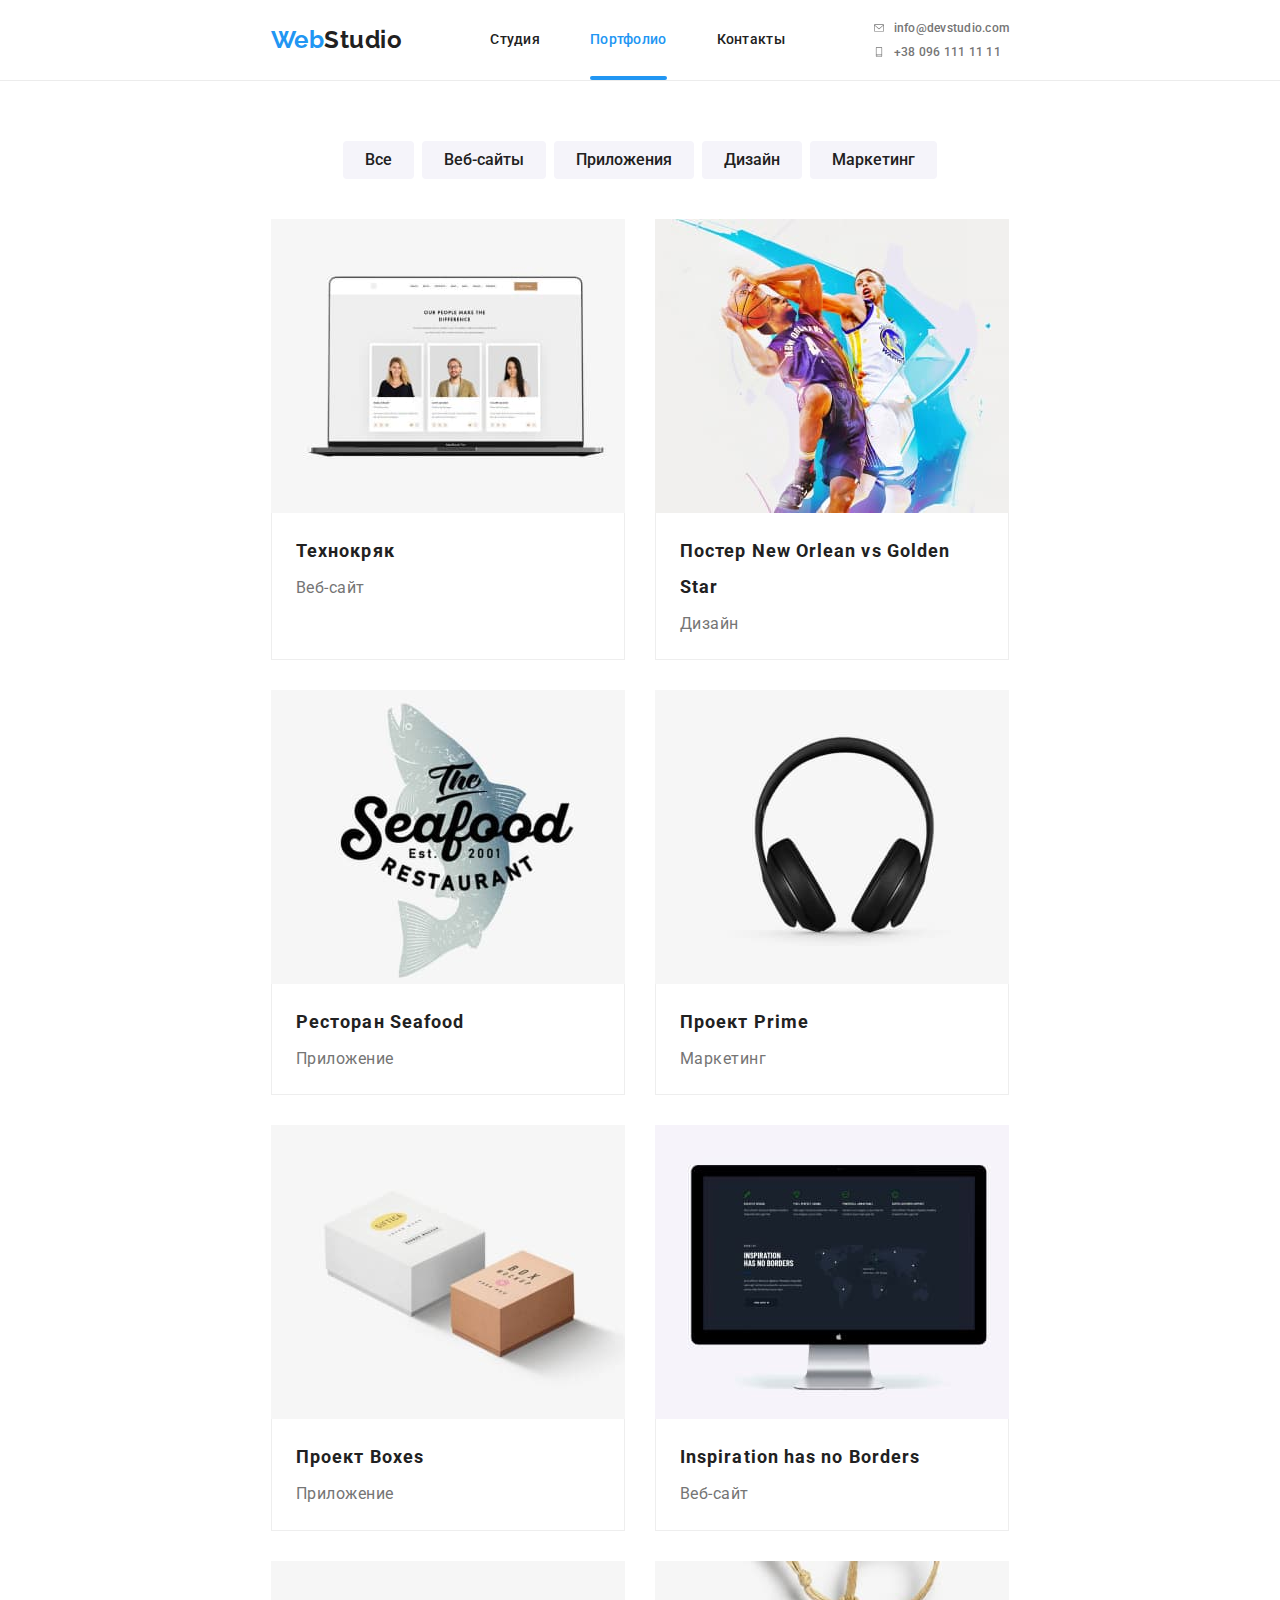
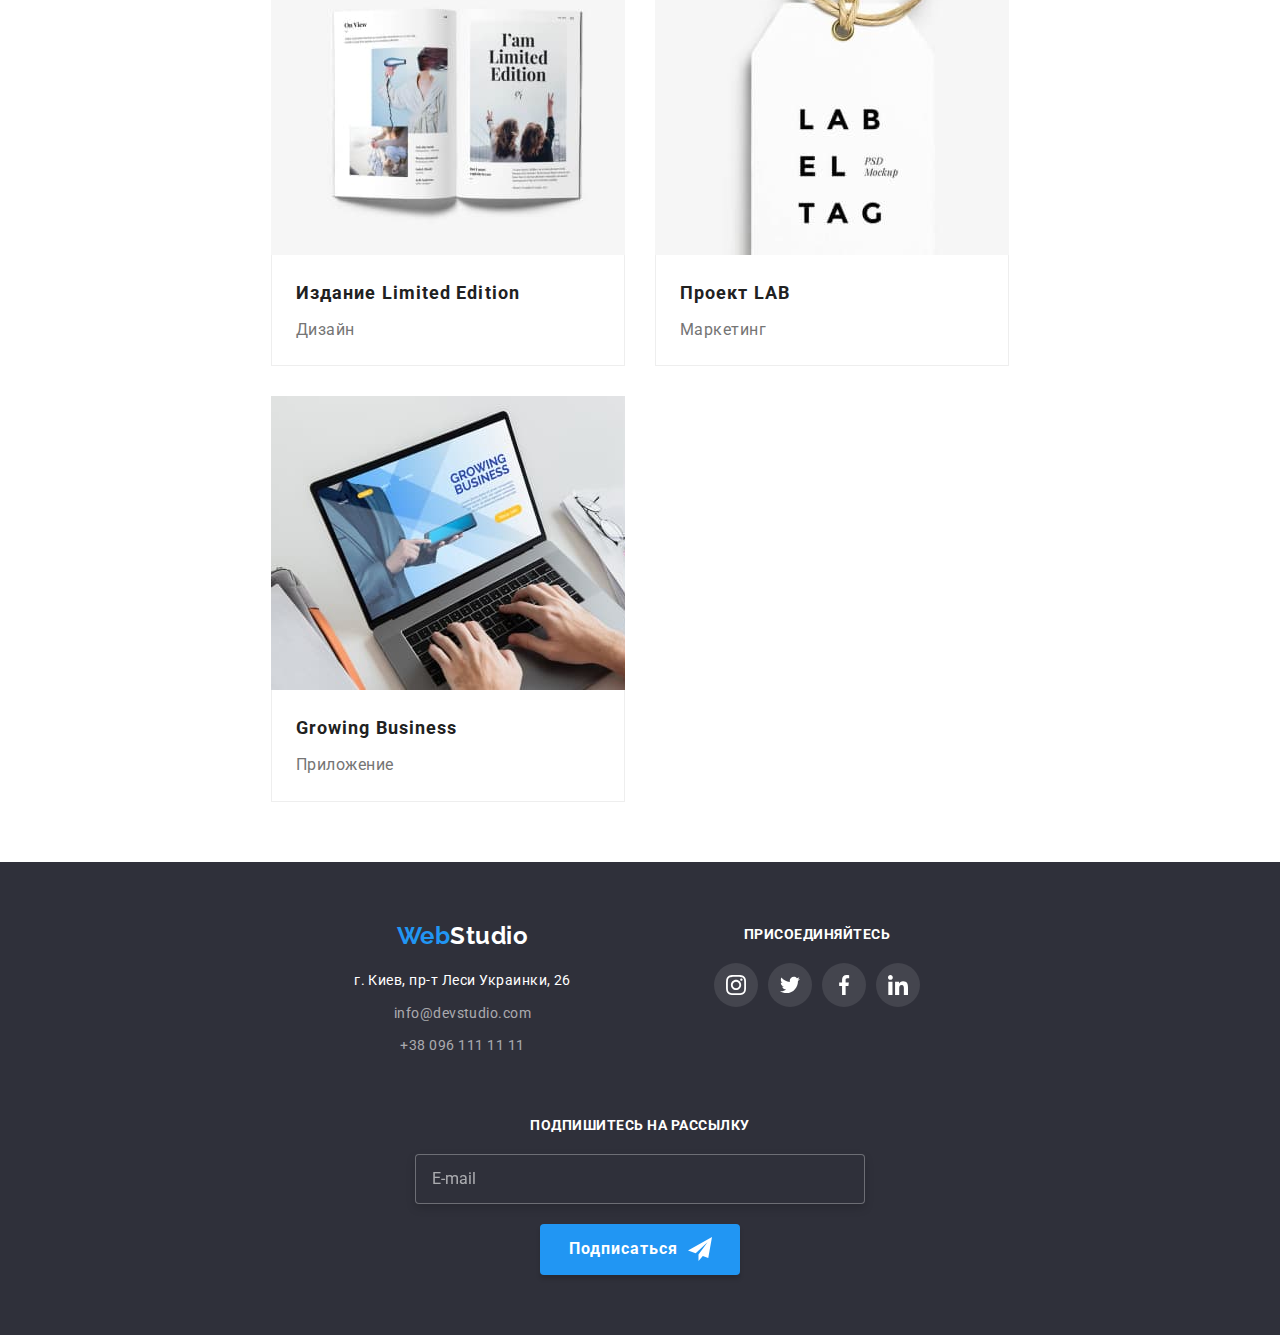
==== portfolio.html @ 77389b67 "сделан макет в формате tablet + кнопка мобильного меню" ====
<!DOCTYPE html>
<html lang="en">
<head>
    <meta charset="UTF-8">
    <meta http-equiv="X-UA-Compatible" content="IE=edge">
    <meta name="viewport" content="width=device-width, initial-scale=1.0">
    <title>Document</title>
    <link rel="preconnect" href="https://fonts.googleapis.com">
    <link rel="preconnect" href="https://fonts.gstatic.com" crossorigin>
    <link href="https://fonts.googleapis.com/css2?family=Raleway:wght@700&family=Roboto:wght@400;500;700;900&display=swap"
        rel="stylesheet">
    <link rel="stylesheet" href="https://cdnjs.cloudflare.com/ajax/libs/modern-normalize/1.1.0/modern-normalize.min.css">
    <link rel="stylesheet" href="./css/main.min.css">
</head>
<body>
    <!-- Шапка сайта -->
    <header class="page-header">
        <div class="container main-nav">
            <nav class="page-header__nav">
                <a href="#" class="logo">
                    Web<span class="logo__text">Studio</span>
                </a>
                <button class="page-header__menu-btn" type="button" data-modal-open></button>
                <ul class="site-nav list">
                    <li class="site-nav__item"><a href="./index.html" class="site-nav__link">Студия</a></li>
                    <li class="site-nav__item"><a href="#" class="site-nav__link site-nav__link--current">Портфолио</a></li>
                    <li class="site-nav__item"><a href="" class="site-nav__link">Контакты</a></li>
                </ul>

                <div class="mobile-menu is-hidden" data-modal>
                    <div class="mobile-menu__container">
                        <button type="button" class="menu-btn-close" data-modal-close></button>
                        <ul class="nav-menu">
                            <li class="nav-menu__item"><a href="./index.html" class="nav-menu__link">Студия</a></li>
                            <li class="nav-menu__item"><a href="#" class="nav-menu__link nav-menu__link--current">Портфолио</a></li>
                            <li class="nav-menu__item"><a href="" class="nav-menu__link">Контакты</a></li>
                        </ul>
                        <ul class="contacts-mobile">
                            <li class="contacts-mobile__item">
                                <a href="tel:+380961111111" class="contacts-mobile__tel-link">
                                    +38 096 111 11 11
                                </a>
                            </li>
                            <li class="contacts-mobile__item">
                                <a href="mailto:info@devstudio.com" class="contacts-mobile__mail-link">
                                    info@devstudio.com
                                </a>
                            </li>
                        </ul>
                        <ul class="links-menu">
                            <li class="links-menu__item"><a class="links-menu__link" href="">Instagram</a></li>
                            <li class="links-menu__item"><a class="links-menu__link" href="">Twitter</a></li>
                            <li class="links-menu__item"><a class="links-menu__link" href="">Facebook</a></li>
                            <li class="links-menu__item"><a class="links-menu__link" href="">LinkedIn</a></li>
                        </ul>
                    </div>
                </div>
            </nav>
            <ul class="contacts list">
                <li class="contacts__item">
                    <a href="mailto:info@devstudio.com" class="contacts__link">
                        <svg class="contacts__icon" width="16px" height="12px">
                            <use href="images/symbol-defs.svg#envelope"></use>
                        </svg>
                        info@devstudio.com
                    </a>
                </li>
                <li class="contacts__item">
                    <a href="tel:+380961111111" class="contacts__link">
                        <svg class="contacts__icon" width="10px" height="16px">
                            <use href="images/symbol-defs.svg#smartphone"></use>
                        </svg>
                        +38 096 111 11 11
                    </a>
                </li>
            </ul>
        </div>
    </header>

    <!-- Основной контент -->
    <main>
        <!-- Примеры работ -->
        <section class="works-section">
            <!-- Фильтр -->
            <div class="container-portfolio">
                <ul class="filter">
                    <li class="filter__item"><button type="button" class="filter__button">Все</button></li>
                    <li class="filter__item"><button type="button" class="filter__button">Веб-сайты</button></li>
                    <li class="filter__item"><button type="button" class="filter__button">Приложения</button></li>
                    <li class="filter__item"><button type="button" class="filter__button">Дизайн</button></li>
                    <li class="filter__item"><button type="button" class="filter__button">Маркетинг</button></li>
                </ul>
                <ul class="examples">
                    <li class="examples__item">
                        <a href="" class="examples__link">
                            <img class="photo" src="./images/imgp1.jpg" alt="Пример веб-сайта" width="370">
                            <div class="examples__container">
                                <p class="examples__description">Технокряк это современная площадка распространения коронавируса. Компании используют эту платформу для цифрового
                                шпионажа и атак на защищённые сервера конкурентов.
                                </p>
                            </div>
                            <div class="examples__info examples__info--height">
                                <h2 class="examples__titel">Технокряк</h2>
                                <p class="examples__text">Веб-сайт</p>
                            </div>
                        </a>
                    </li>
                    <li class="examples__item">
                        <a href="" class="examples__link">
                            <img class="photo" src="./images/imgp2.jpg" alt="Постер" width="370">
                            <div class="examples__container">
                                <p class="examples__description">Технокряк это современная площадка распространения коронавируса. Компании используют эту платформу для цифрового
                                    шпионажа и атак на защищённые сервера конкурентов.
                                </p>
                            </div>
                            <div class="examples__info">
                                <h2 class="examples__titel">Постер New Orlean vs Golden Star</h2>
                                <p class="examples__text">Дизайн</p>
                            </div>
                        </a>
                    </li>
                    <li class="examples__item">
                        <a href="" class="examples__link">
                            <img class="photo" src="./images/imgp3.jpg" alt="Логотип" width="370">
                            <div class="examples__container">
                                <p class="examples__description">Технокряк это современная площадка распространения коронавируса. Компании используют эту платформу для цифрового
                                    шпионажа и атак на защищённые сервера конкурентов.
                                </p class="examples__description">
                            </div>
                            <div class="examples__info">
                                <h2 class="examples__titel">Ресторан Seafood</h2>
                                <p class="examples__text">Приложение</p>
                            </div>
                        </a>
                    </li>
                    <li class="examples__item">
                        <a href="" class="examples__link">
                            <img class="photo" src="./images/imgp4.jpg" alt="Наушники" width="370">
                            <div class="examples__container">
                                <p class="examples__description">Технокряк это современная площадка распространения коронавируса. Компании используют эту платформу для цифрового
                                    шпионажа и атак на защищённые сервера конкурентов.
                                </p>
                            </div>
                            <div class="examples__info">
                                <h2 class="examples__titel">Проект Prime</h2>
                                <p class="examples__text">Маркетинг</p>
                            </div>
                        </a>
                    </li>
                    <li class="examples__item">
                        <a href="" class="examples__link">
                            <img class="photo" src="./images/imgp5.jpg" alt="Коробки" width="370">
                            <div class="examples__container">
                                <p class="examples__description">Технокряк это современная площадка распространения коронавируса. Компании используют эту платформу для цифрового
                                    шпионажа и атак на защищённые сервера конкурентов.
                                </p>
                            </div>
                            <div class="examples__info">
                                <h2 class="examples__titel">Проект Boxes</h2>
                                <p class="examples__text">Приложение</p>
                            </div>
                        </a>
                    </li>
                    <li class="examples__item">
                        <a href="" class="examples__link">
                            <img class="photo" src="./images/imgp6.jpg" alt="Пример веб-сайта" width="370">
                            <div class="examples__container">
                                <p class="examples__description">Технокряк это современная площадка распространения коронавируса. Компании используют эту платформу для цифрового
                                    шпионажа и атак на защищённые сервера конкурентов.
                                </p>
                            </div>
                            <div class="examples__info">
                                <h2 class="examples__titel">Inspiration has no Borders</h2>
                                <p class="examples__text">Веб-сайт</p>
                            </div>
                        </a>
                    </li>
                    <li class="examples__item">
                        <a href="" class="examples__link">
                            <img class="photo" src="./images/imgp7.jpg" alt="Книга" width="370">
                            <div class="examples__container">
                                <p class="examples__description">Технокряк это современная площадка распространения коронавируса. Компании используют эту платформу для цифрового
                                    шпионажа и атак на защищённые сервера конкурентов.
                                </p>
                            </div>
                            <div class="examples__info">
                                <h2 class="examples__titel">Издание Limited Edition</h2>
                                <p class="examples__text">Дизайн</p>
                            </div>
                        </a>
                    </li>
                    <li class="examples__item">
                        <a href="" class="examples__link">
                            <img class="photo" src="./images/imgp8.jpg" alt="Логотип" width="370">
                            <div class="examples__container">
                                <p class="examples__description">Технокряк это современная площадка распространения коронавируса. Компании используют эту платформу для цифрового
                                    шпионажа и атак на защищённые сервера конкурентов.
                                </p>
                            </div>
                            <div class="examples__info">
                                <h2 class="examples__titel">Проект LAB</h2>
                                <p class="examples__text">Маркетинг</p>
                            </div>
                        </a>
                    </li>
                    <li class="examples__item">
                        <a href="" class="examples__link">
                            <img class="photo" src="./images/imgp9.jpg" alt="Пример приложения" width="370">
                            <div class="examples__container">
                                <p class="examples__description">Технокряк это современная площадка распространения коронавируса. Компании используют эту платформу для цифрового
                                    шпионажа и атак на защищённые сервера конкурентов.
                                </p>
                            </div>
                            <div class="examples__info">
                                <h2 class="examples__titel">Growing Business</h2>
                                <p class="examples__text">Приложение</p>
                            </div>
                        </a>
                    </li>
                </ul>
            </div>
        </section>
            
    </main>

    <!-- Футер -->
    <footer class="footer">
        <div class="footer-container">
            <div class="contacts-container">
                <a href="#" class="logo logo--footer">
                    Web<span class="logo__text logo__text--white">Studio</span>
                </a>
                <address class="address">
                    <p class="address__text">г. Киев, пр-т Леси Украинки, 26</p>
                    <a href="mailto:info@devstudio.com" class="address__link">info@devstudio.com</a>
                    <a href="tel:+380961111111" class="address__link">+38 096 111 11 11</a>
                </address>
            </div>
            <div class="footer-social-container">
                <p class="join-text">присоединяйтесь</p>
                <ul class="social-networks social-networks--footer">
                    <li class="social-networks__item social-networks__item--dark">
                        <a href="" class="social-networks__link social-networks__link--white">
                            <svg width="20" height="20">
                                <use href="images/symbol-defs.svg#instagram"></use>
                            </svg>
                        </a>
                    </li>
                    <li class="social-networks__item social-networks__item--dark">
                        <a href="" class="social-networks__link social-networks__link--white">
                            <svg width="20px" height="20px">
                                <use href="images/symbol-defs.svg#twitter"></use>
                            </svg>
                        </a>
                    </li>
                    <li class="social-networks__item social-networks__item--dark">
                        <a href="" class="social-networks__link social-networks__link--white">
                            <svg width="20px" height="20px">
                                <use href="images/symbol-defs.svg#facebook"></use>
                            </svg>
                        </a>
                    </li>
                    <li class="social-networks__item social-networks__item--dark">
                        <a href="" class="social-networks__link social-networks__link--white">
                            <svg width="20px" height="20px">
                                <use href="images/symbol-defs.svg#linkedin"></use>
                            </svg>
                        </a>
                    </li>
                </ul>
            </div>
            <div class="join-container">
                <p class="join-text">подпишитесь на рассылку</p>
                <form class="footer-form" name="mailing-list" autocomplete="off">
                    <input class="footer-form__input" type="email" name="email" placeholder="E-mail">
                </form>
                <button class="mailing-btn" type="submit">Подписаться</button>
            </div>
        </div>
    </footer>
    <script src="./js/modal.js"></script>
</body>
</html>
---- css/main.min.css ----
.site-nav,.contacts,.nav-menu,.contacts-mobile,.links-menu,.advantage__list,.services__list,.team-list,.filter,.examples{padding:0;margin:0;list-style:none}.visually-hidden{position:absolute;width:1px;height:1px;margin:-1px;border:0;padding:0;white-space:nowrap;-webkit-clip-path:inset(100%);clip-path:inset(100%);clip:rect(0 0 0 0);overflow:hidden}body{color:#212121;font-family:Roboto,sans-serif;letter-spacing:0.03em}.container{margin:0 auto;padding-left:15px;padding-right:15px}@media screen and (min-width: 480px){.container{width:480px}}@media screen and (min-width: 768px){.container{width:768px}}.section-titel{margin-top:0;font-weight:700;text-align:center}@media screen and (max-width: 767px){.section-titel{margin-bottom:30px;font-size:28px;line-height:1.18}}@media screen and (min-width: 768px){.section-titel{margin-bottom:30px}}.page-header{border-bottom:1px solid #ececec}.page-header__menu-btn{display:-webkit-inline-box;display:-ms-inline-flexbox;display:inline-flex;margin:10px 0;padding:0;border:transparent;background-color:transparent}@media screen and (min-width: 767px){.page-header__menu-btn{display:none}}.main-nav{display:-webkit-box;display:-ms-flexbox;display:flex;-webkit-box-pack:justify;-ms-flex-pack:justify;justify-content:space-between}.page-header__nav{display:-webkit-box;display:-ms-flexbox;display:flex;width:100%}@media screen and (max-width: 767px){.page-header__nav{-webkit-box-pack:justify;-ms-flex-pack:justify;justify-content:space-between}}.logo{display:block;color:#2196f3;font-family:Raleway,sans-serif;font-weight:700;font-size:24px;line-height:1.16;text-decoration:none}@media screen and (max-width: 767px){.logo{padding-top:16px;padding-bottom:16px}}@media screen and (min-width: 768px){.logo{padding-top:26px;padding-bottom:26px}}.logo__text{color:#212121}.main-nav{display:-webkit-box;display:-ms-flexbox;display:flex;-webkit-box-align:center;-ms-flex-align:center;align-items:center}.page-header__nav{display:-webkit-box;display:-ms-flexbox;display:flex}.site-nav{display:none}@media screen and (min-width: 768px){.site-nav{display:-webkit-box;display:-ms-flexbox;display:flex;margin-left:88px}.site-nav__item:not(:last-child){margin-right:50px}}.site-nav__link{display:block;padding-top:32px;padding-bottom:32px;-webkit-transition:color 250ms cubic-bezier(0.4, 0, 0.2, 1);transition:color 250ms cubic-bezier(0.4, 0, 0.2, 1);color:#212121;font-weight:500;font-size:14px;line-height:1.14;letter-spacing:0.02em;text-decoration:none}.site-nav__link:hover,.site-nav__link:focus{color:#2196f3}.site-nav__link--current{position:relative;color:#2196f3}.site-nav__link--current::after{content:'';position:absolute;left:0;bottom:0;display:block;width:100%;height:4px;background-color:#2196f3;border-radius:2px}.contacts{display:none;margin-left:auto}@media screen and (min-width: 768px){.contacts{display:block;padding-top:21px;padding-bottom:21px}}@media screen and (min-width: 768px){.contacts__item:not(:last-child){margin-bottom:10px}}.contacts__link{display:-webkit-box;display:-ms-flexbox;display:flex;-webkit-box-align:center;-ms-flex-align:center;align-items:center;-webkit-transition:color 250ms cubic-bezier(0.4, 0, 0.2, 1);transition:color 250ms cubic-bezier(0.4, 0, 0.2, 1);font-weight:500;letter-spacing:0.02em;text-decoration:none;color:#757575;fill:#757575}.contacts__link:hover,.contacts__link:focus{color:#2196f3;fill:#2196f3}@media screen and (min-width: 768px){.contacts__link{font-size:12px;line-height:1.17}}.contacts__icon{-webkit-transition:fill 250ms cubic-bezier(0.4, 0, 0.2, 1);transition:fill 250ms cubic-bezier(0.4, 0, 0.2, 1)}@media screen and (min-width: 768px){.contacts__icon{width:14px;height:10px;margin-right:8px}}.mobile-menu{position:fixed;top:0;left:0;-webkit-transition:opacity 250ms cubic-bezier(0.4, 0, 0.2, 1);transition:opacity 250ms cubic-bezier(0.4, 0, 0.2, 1);width:100%;height:100%;overflow-y:scroll;background-color:#ffffff;-webkit-box-shadow:0px 4px 8px rgba(0,0,0,0.04),0px 2px 4px rgba(0,0,0,0.08),0px 1px 3px rgba(0,0,0,0.16);box-shadow:0px 4px 8px rgba(0,0,0,0.04),0px 2px 4px rgba(0,0,0,0.08),0px 1px 3px rgba(0,0,0,0.16);z-index:2}.mobile-menu.is-hidden{opacity:0;pointer-events:none;-webkit-transition:opacity 250ms cubic-bezier(0.4, 0, 0.2, 1);transition:opacity 250ms cubic-bezier(0.4, 0, 0.2, 1)}.menu-btn-close{position:absolute;top:10px;right:15px;margin:0;padding:0;border:none;background-color:transparent}.mobile-menu__container{padding:48px 40px}.nav-menu{display:block}.nav-menu__item{margin-bottom:32px}.nav-menu__item:last-child{margin-bottom:0}.nav-menu__link{font-weight:500;font-size:40px;line-height:1.17;letter-spacing:0.02em;text-decoration:none;color:#212121}.nav-menu__link--current{color:#2196f3}.contacts-mobile{display:block;margin-top:306px}.contacts-mobile__item{margin-bottom:32px}.contacts-mobile__item:last-child{margin-bottom:0}.contacts-mobile__tel-link{font-weight:500;font-size:34px;line-height:1.18;letter-spacing:0.02em;text-decoration:none;color:#2196f3}.contacts-mobile__mail-link{font-weight:500;font-size:24px;line-height:1.17;letter-spacing:0.02em;text-decoration:none;color:#757575}.links-menu{display:-webkit-box;display:-ms-flexbox;display:flex;margin-top:64px}.links-menu__item{margin-right:10px;padding-right:10px;border-right:1px solid rgba(33,33,33,0.2)}.links-menu__item:last-child{margin-right:0;padding-right:0;border-right:transparent}.links-menu__link{font-weight:500;font-size:18px;line-height:1.2;letter-spacing:0.02em;text-decoration:none;color:#2196f3}.hero{text-align:center;margin-left:auto;margin-right:auto;background-color:#c4c4c4;background-image:-webkit-gradient(linear, left top, right top, from(rgba(47,48,58,0.4)), to(rgba(47,48,58,0.4))),url(../images/bgh.jpg);background-image:linear-gradient(to right, rgba(47,48,58,0.4), rgba(47,48,58,0.4)),url(../images/bgh.jpg);background-repeat:no-repeat;background-position:center;background-size:cover}@media screen and (max-width: 767px){.hero{padding-top:118px;padding-bottom:118px;height:400px;max-width:767px}}.hero__titel{margin:0 auto 30px auto;color:#fff;font-weight:900;text-align:center;letter-spacing:0.06em;text-transform:uppercase}@media screen and (max-width: 767px){.hero__titel{max-width:360px;font-size:26px;line-height:1.61}}.hero__button{display:inline-block;border:transparent;padding:10px 32px;-webkit-transition:background-color 250ms cubic-bezier(0.4, 0, 0.2, 1);transition:background-color 250ms cubic-bezier(0.4, 0, 0.2, 1);border-radius:4px;background-color:#2196f3;color:#fff;font-weight:700;font-size:16px;line-height:1.9;letter-spacing:0.06em}.hero__button:hover,.hero__button:focus{background-color:#188ce8}@media screen and (max-width: 767px){.advantage{padding-top:60px;padding-bottom:60px}}@media screen and (min-width: 768px){.advantage{padding-top:60px;padding-bottom:60px}}@media screen and (max-width: 767px){.advantage__list{display:block}}@media screen and (min-width: 768px){.advantage__list{display:-webkit-box;display:-ms-flexbox;display:flex;-ms-flex-wrap:wrap;flex-wrap:wrap}}@media screen and (min-width: 768px){.advantage__item{width:354px;margin-right:30px;margin-bottom:30px}.advantage__item:nth-child(2n){margin-right:0}.advantage__item:nth-last-child(-n+2){margin-bottom:0}}.advantage__icon{display:-webkit-box;display:-ms-flexbox;display:flex;-webkit-box-pack:center;-ms-flex-pack:center;justify-content:center;-webkit-box-align:center;-ms-flex-align:center;align-items:center;height:120px;margin-bottom:30px;background-color:#f5f4fa}.advantage__titel{margin-top:0;margin-bottom:10px;font-weight:700;font-size:14px;line-height:1.14;text-transform:uppercase}@media screen and (max-width: 767px){.advantage__titel{text-align:center}}.advantage__text{margin-top:0;margin-bottom:0;color:#757575;font-size:14px;line-height:1.7}.backdrop{position:fixed;top:0;left:0;-webkit-transition:opacity 250ms cubic-bezier(0.4, 0, 0.2, 1);transition:opacity 250ms cubic-bezier(0.4, 0, 0.2, 1);width:100%;height:100%;background-color:rgba(0,0,0,0.2);z-index:1}.backdrop.is-hidden{opacity:0;pointer-events:none;-webkit-transition:opacity 250ms cubic-bezier(0.4, 0, 0.2, 1);transition:opacity 250ms cubic-bezier(0.4, 0, 0.2, 1)}.backdrop__modal{position:absolute;top:50%;left:50%;-webkit-transform:translate(-50%, -50%);transform:translate(-50%, -50%);padding:40px 0;background:#fff;-webkit-box-shadow:0px 1px 3px rgba(0,0,0,0.12),0px 1px 1px rgba(0,0,0,0.14),0px 2px 1px rgba(0,0,0,0.2);box-shadow:0px 1px 3px rgba(0,0,0,0.12),0px 1px 1px rgba(0,0,0,0.14),0px 2px 1px rgba(0,0,0,0.2);border-radius:4px}@media screen and (max-width: 767px){.backdrop__modal{width:450px;height:609px}}@media screen and (min-width: 768px){.backdrop__modal{width:450px;height:609px}}.backdrop__titel{display:block;margin:0 auto;font-weight:700;font-size:20px;text-align:center;color:#212121}@media screen and (max-width: 767px){.backdrop__titel{width:370px;line-height:1.5}}@media screen and (min-width: 768px){.backdrop__titel{width:370px;line-height:1.5}}.close-btn{display:-webkit-box;display:-ms-flexbox;display:flex;-webkit-box-pack:center;-ms-flex-pack:center;justify-content:center;-webkit-box-align:center;-ms-flex-align:center;align-items:center;width:30px;height:30px;cursor:pointer;position:absolute;top:8px;right:8px;-webkit-transition:fill 250ms cubic-bezier(0.4, 0, 0.2, 1);transition:fill 250ms cubic-bezier(0.4, 0, 0.2, 1);padding:0;background-color:#fff;border:2px solid rgba(0,0,0,0.1);border-radius:50%}.close-btn:hover,.close-btn:focus{fill:#2196f3}.backdrop-form{display:-webkit-box;display:-ms-flexbox;display:flex;-webkit-box-orient:vertical;-webkit-box-direction:normal;-ms-flex-direction:column;flex-direction:column;margin:0 auto}@media screen and (max-width: 767px){.backdrop-form{width:370px}}@media screen and (min-width: 768px){.backdrop-form{width:370px}}.backdrop-form__field{display:-webkit-box;display:-ms-flexbox;display:flex;-webkit-box-orient:vertical;-webkit-box-direction:normal;-ms-flex-direction:column;flex-direction:column;margin-top:10px;position:relative}.backdrop-form__field:first-child{margin-top:12px}.backdrop-form__label{display:block;margin:0 0 4px 0;padding:0;font-size:12px;line-height:14px;letter-spacing:0.01em;color:#757575}.backdrop-form__input{width:100%;margin:0;padding:10px 10px 10px 42px;-webkit-transition:border-color 250ms cubic-bezier(0.4, 0, 0.2, 1);transition:border-color 250ms cubic-bezier(0.4, 0, 0.2, 1);color:#000000;border:1px solid rgba(33,33,33,0.2);border-radius:4px}.backdrop-form__input:focus{outline:none;border:1px solid #2196f3;cursor:pointer;fill:#2196f3}.backdrop-form__icon{position:absolute;left:12px;bottom:11px;-webkit-transition:fill 250ms cubic-bezier(0.4, 0, 0.2, 1);transition:fill 250ms cubic-bezier(0.4, 0, 0.2, 1);fill:#212121}.backdrop-form__input:focus+.backdrop-form__icon{fill:#2196f3}.backdrop-form__textarea{display:block;width:100%;height:120px;padding:12px 16px;margin:0;resize:none;cursor:pointer;-webkit-transition:border-color 250ms cubic-bezier(0.4, 0, 0.2, 1);transition:border-color 250ms cubic-bezier(0.4, 0, 0.2, 1);border:1px solid rgba(33,33,33,0.2);border-radius:4px;color:rgba(117,117,117,0.5)}.backdrop-form__textarea::-webkit-input-placeholder{font-size:12px;line-height:14px;letter-spacing:0.01em}.backdrop-form__textarea:-ms-input-placeholder{font-size:12px;line-height:14px;letter-spacing:0.01em}.backdrop-form__textarea::-ms-input-placeholder{font-size:12px;line-height:14px;letter-spacing:0.01em}.backdrop-form__textarea::placeholder{font-size:12px;line-height:14px;letter-spacing:0.01em}.backdrop-form__textarea:focus{outline:none;border:1px solid #2196f3}.checkbox{display:-webkit-box;display:-ms-flexbox;display:flex;-webkit-box-pack:center;-ms-flex-pack:center;justify-content:center;-webkit-box-align:center;-ms-flex-align:center;align-items:center;margin-top:20px}@media screen and (max-width: 767px){.checkbox{height:15px}}@media screen and (min-width: 768px){.checkbox{height:15px}}.checkbox__input{position:absolute;width:1px;height:1px;margin:-1px;border:0;padding:0}.checkbox__icon{display:block;width:16px;height:15px;margin-right:8px;-webkit-transition:border-color 250ms cubic-bezier(0.4, 0, 0.2, 1),background-color 250ms cubic-bezier(0.4, 0, 0.2, 1);transition:border-color 250ms cubic-bezier(0.4, 0, 0.2, 1),background-color 250ms cubic-bezier(0.4, 0, 0.2, 1);border:2px solid #212121;border-radius:4px}.checkbox__input:checked+.checkbox__icon{background-color:#2196f3;background-image:url(../images/icon-check.svg);background-size:contain;background-origin:border-box;border-color:#2196f3}.checkbox__accept{letter-spacing:0.03em;color:#757575}@media screen and (max-width: 767px){.checkbox__accept{height:14px;font-size:12px;line-height:1.66}}@media screen and (min-width: 768px){.checkbox__accept{height:14px;font-size:12px;line-height:1.66}}.checkbox__conditions{color:#2196f3}.send-btn{display:block;padding:10px 55px;margin:30px auto 0;font-weight:700;font-size:16px;line-height:30px;text-align:center;letter-spacing:0.06em;border:transparent;cursor:pointer;-webkit-transition:background-color 250ms cubic-bezier(0.4, 0, 0.2, 1),-webkit-box-shadow 250ms cubic-bezier(0.4, 0, 0.2, 1);transition:background-color 250ms cubic-bezier(0.4, 0, 0.2, 1),-webkit-box-shadow 250ms cubic-bezier(0.4, 0, 0.2, 1);transition:background-color 250ms cubic-bezier(0.4, 0, 0.2, 1),box-shadow 250ms cubic-bezier(0.4, 0, 0.2, 1);transition:background-color 250ms cubic-bezier(0.4, 0, 0.2, 1),box-shadow 250ms cubic-bezier(0.4, 0, 0.2, 1),-webkit-box-shadow 250ms cubic-bezier(0.4, 0, 0.2, 1);background-color:#2196f3;color:#fff;border-radius:4px;-webkit-box-shadow:0px 4px 4px rgba(0,0,0,0.15);box-shadow:0px 4px 4px rgba(0,0,0,0.15)}.send-btn:hover{background-color:#188ce8;-webkit-box-shadow:0px 4px 4px rgba(0,0,0,0.15);box-shadow:0px 4px 4px rgba(0,0,0,0.15)}.services{padding-top:94px;padding-bottom:94px}@media screen and (max-width: 1199px){.services{display:none}}.services__list{display:-webkit-box;display:-ms-flexbox;display:flex;padding-top:0}.services__item{margin-right:30px;position:relative}.services__item:last-child{margin-right:0}.photo{display:block}.services__description{width:100%;position:absolute;left:0;bottom:0;text-align:center;background:rgba(47,48,58,0.8)}.services__text{margin:27px 0;font-weight:700;font-size:14px;line-height:16px;text-transform:uppercase;color:#fff}.team{background-color:#f5f4fa}@media screen and (max-width: 767px){.team{padding-top:60px;padding-bottom:60px}}@media screen and (min-width: 768px){.team{padding-top:60px;padding-bottom:60px}}.team-list{display:-webkit-box;display:-ms-flexbox;display:flex;-ms-flex-wrap:wrap;flex-wrap:wrap}.team-list__item{border-radius:0px 0px 4px 4px;-webkit-box-shadow:0px 1px 3px rgba(0,0,0,0.12),0px 1px 1px rgba(0,0,0,0.14),0px 2px 1px rgba(0,0,0,0.2);box-shadow:0px 1px 3px rgba(0,0,0,0.12),0px 1px 1px rgba(0,0,0,0.14),0px 2px 1px rgba(0,0,0,0.2);background-color:#fff}@media screen and (max-width: 767px){.team-list__item{width:450px;margin-bottom:30px}.team-list__item:last-child{margin-bottom:0}}@media screen and (min-width: 768px){.team-list__item{width:354px;margin-right:30px;margin-bottom:30px}.team-list__item:nth-child(2n){margin-right:0}.team-list__item:nth-last-child(-n+2){margin-bottom:0}}.information{padding-top:30px}.information__titel{margin-top:0;margin-bottom:10px;font-weight:500;font-size:16px;line-height:1.2;text-align:center}.information__text{margin-top:0;margin-bottom:0;color:#757575;font-size:16px;line-height:1.2;text-align:center}.social-networks{display:-webkit-box;display:-ms-flexbox;display:flex;-webkit-box-pack:center;-ms-flex-pack:center;justify-content:center;margin-top:16px;padding:0 0 24px 0;-webkit-box-align:center;-ms-flex-align:center;align-items:center}.social-networks__item{display:-webkit-box;display:-ms-flexbox;display:flex;-webkit-box-align:center;-ms-flex-align:center;align-items:center;list-style:none;margin-right:10px;min-height:44px;min-width:44px;border-radius:50%}.social-networks__item:last-child{margin-right:0}.social-networks__link{display:-webkit-box;display:-ms-flexbox;display:flex;-webkit-box-pack:center;-ms-flex-pack:center;justify-content:center;-webkit-box-align:center;-ms-flex-align:center;align-items:center;min-height:44px;min-width:44px;-webkit-transition:fill 250ms cubic-bezier(0.4, 0, 0.2, 1),background-color 250ms cubic-bezier(0.4, 0, 0.2, 1);transition:fill 250ms cubic-bezier(0.4, 0, 0.2, 1),background-color 250ms cubic-bezier(0.4, 0, 0.2, 1);border-radius:50%;fill:#afb1b8}.social-networks__link:hover,.social-networks__link:focus{background-color:#2196f3;fill:#fff}@media screen and (max-width: 767px){.regular-customers{padding-top:60px;padding-bottom:60px}}@media screen and (min-width: 768px){.regular-customers{padding-top:60px;padding-bottom:60px}}.customers-list{display:-webkit-box;display:-ms-flexbox;display:flex;margin:0;padding:0;list-style-type:none}@media screen and (max-width: 767px){.customers-list{-ms-flex-wrap:wrap;flex-wrap:wrap}}@media screen and (min-width: 768px){.customers-list{-ms-flex-wrap:wrap;flex-wrap:wrap}}.customers-list__item{display:-webkit-box;display:-ms-flexbox;display:flex;-webkit-box-align:center;-ms-flex-align:center;align-items:center;-webkit-box-pack:center;-ms-flex-pack:center;justify-content:center;padding:0;height:92px;-webkit-transition:border 250ms cubic-bezier(0.4, 0, 0.2, 1);transition:border 250ms cubic-bezier(0.4, 0, 0.2, 1);border:1px solid #afb1b8;border-radius:4px}.customers-list__item:hover,.customers-list__item:focus{border:1px solid #2196f3}@media screen and (max-width: 767px){.customers-list__item{width:210px;margin-right:30px;margin-bottom:30px}.customers-list__item:nth-child(2n){margin-right:0}.customers-list__item:nth-last-child(-n+2){margin-bottom:0}}@media screen and (min-width: 768px){.customers-list__item{width:226px;margin-right:30px;margin-bottom:30px}.customers-list__item:nth-child(3n){margin-right:0}.customers-list__item:nth-last-child(-n+3){margin-bottom:0}}.customers-list__link{display:-webkit-box;display:-ms-flexbox;display:flex;-webkit-box-pack:center;-ms-flex-pack:center;justify-content:center;-webkit-box-align:center;-ms-flex-align:center;align-items:center;width:100%;height:92px;-webkit-transition:fill 250ms cubic-bezier(0.4, 0, 0.2, 1);transition:fill 250ms cubic-bezier(0.4, 0, 0.2, 1);border-radius:4px;fill:#afb1b8}.customers-list__link:hover,.customers-list__link:focus{fill:#2196f3}.footer{padding-top:60px;padding-bottom:60px;background-color:#2f303a}.footer-container{-ms-flex-line-pack:baseline;align-content:baseline;margin:0 auto;padding-left:15px;padding-right:15px}@media screen and (min-width: 480px){.footer-container{width:480px}}@media screen and (min-width: 768px){.footer-container{display:-webkit-box;display:-ms-flexbox;display:flex;width:768px;-ms-flex-wrap:wrap;flex-wrap:wrap}}.contacts-container{width:231px}@media screen and (max-width: 767px){.contacts-container{text-align:center;margin:0 auto}}@media screen and (min-width: 768px){.contacts-container{text-align:center;margin:0 auto;margin-left:76px}}@media screen and (max-width: 767px){.logo--footer{padding:0;margin-bottom:20px}}@media screen and (min-width: 768px){.logo--footer{padding:0 0 20px 0}}.logo__text--white{color:#fff}.address{color:#fff;font-size:14px;line-height:1.7;font-style:normal}@media screen and (max-width: 767px){.address{margin-bottom:60px}}.address__text{margin:0 0 9px 0}@media screen and (max-width: 767px){.address__text{margin-bottom:8px}}.address__link{display:block;margin:0;-webkit-transition:color 250ms cubic-bezier(0.4, 0, 0.2, 1);transition:color 250ms cubic-bezier(0.4, 0, 0.2, 1);color:rgba(255,255,255,0.6);text-decoration:none}.address__link:hover,.address__link:focus{color:#f5f4fa}.address__link:last-child{margin-bottom:0}@media screen and (max-width: 767px){.address__link{margin-bottom:8px}}@media screen and (min-width: 768px){.address__link{margin-bottom:8px}}@media screen and (min-width: 768px){.footer-social-container{display:-webkit-box;display:-ms-flexbox;display:flex;-webkit-box-orient:vertical;-webkit-box-direction:normal;-ms-flex-direction:column;flex-direction:column;width:206px;margin-right:89px;padding-top:5px}}.join-text{font-weight:700;font-size:14px;line-height:1.14;text-transform:uppercase;color:#fff}@media screen and (max-width: 767px){.join-text{margin:0 0 20px 0;text-align:center}}@media screen and (min-width: 768px){.join-text{margin:0 0 20px 0;text-align:center}}@media screen and (max-width: 767px){.social-networks--footer{margin:0 0 60px 0}}@media screen and (min-width: 768px){.social-networks--footer{margin:0;padding:0}}.social-networks__item:last-child{margin-right:0}.social-networks__item--dark{background:rgba(255,255,255,0.1)}.social-networks__link--white{fill:#fff}@media screen and (min-width: 768px){.join-container{width:450px;margin:0 auto;padding-top:60px}}.footer-form{display:-webkit-box;display:-ms-flexbox;display:flex}@media screen and (max-width: 767px){.footer-form{-webkit-box-orient:vertical;-webkit-box-direction:normal;-ms-flex-direction:column;flex-direction:column}}.footer-form__input{padding:15px 16px;margin:0;border:1px solid rgba(255,255,255,0.3);border-radius:4px;-webkit-transition:250ms cubic-bezier(0.4, 0, 0.2, 1);transition:250ms cubic-bezier(0.4, 0, 0.2, 1);color:#fff;background-color:#2f303a;-webkit-filter:drop-shadow(0px 4px 4px rgba(0,0,0,0.15));filter:drop-shadow(0px 4px 4px rgba(0,0,0,0.15))}.footer-form__input::-webkit-input-placeholder{font-size:16px;line-height:1.25;color:rgba(255,255,255,0.6)}.footer-form__input:-ms-input-placeholder{font-size:16px;line-height:1.25;color:rgba(255,255,255,0.6)}.footer-form__input::-ms-input-placeholder{font-size:16px;line-height:1.25;color:rgba(255,255,255,0.6)}.footer-form__input::placeholder{font-size:16px;line-height:1.25;color:rgba(255,255,255,0.6)}.footer-form__input:focus{outline:none;border:1px solid #2196f3;cursor:pointer}@media screen and (max-width: 767px){.footer-form__input{margin-bottom:20px}}@media screen and (min-width: 768px){.footer-form__input{width:100%;margin-bottom:20px}}.mailing-btn{display:block;width:200px;padding:10px 29px;margin:0;font-weight:700;font-size:16px;line-height:1.9;-webkit-box-align:center;-ms-flex-align:center;align-items:center;text-align:start;letter-spacing:0.06em;cursor:pointer;background-color:#2196f3;color:#fff;-webkit-box-shadow:0px 4px 4px rgba(0,0,0,0.15);box-shadow:0px 4px 4px rgba(0,0,0,0.15);border:transparent;border-radius:4px;background-image:url(../images/icon-send.svg);background-repeat:no-repeat;background-position:148px 13px}@media screen and (max-width: 767px){.mailing-btn{margin:0 auto}}@media screen and (min-width: 768px){.mailing-btn{margin:0 auto}}.works-section{display:-webkit-box;display:-ms-flexbox;display:flex;-ms-flex-wrap:wrap;flex-wrap:wrap;margin-left:auto;margin-right:auto}@media screen and (max-width: 767px){.works-section{padding-top:60px;padding-bottom:60px}}@media screen and (min-width: 768px){.works-section{padding-top:60px;padding-bottom:60px}}.container-portfolio{display:-webkit-box;display:-ms-flexbox;display:flex;-ms-flex-wrap:wrap;flex-wrap:wrap;padding-left:15px;padding-right:15px;margin-left:auto;margin-right:auto}@media screen and (min-width: 480px){.container-portfolio{width:480px}}@media screen and (min-width: 768px){.container-portfolio{width:768px}}.filter{display:-webkit-box;display:-ms-flexbox;display:flex;margin-left:auto;margin-right:auto}@media screen and (max-width: 767px){.filter{margin-bottom:40px;-ms-flex-wrap:wrap;flex-wrap:wrap}}@media screen and (min-width: 768px){.filter{margin-bottom:40px}}.filter__item{margin-right:8px}@media screen and (max-width: 767px){.filter__item{padding-bottom:15px}}.filter__item:last-child{margin-right:0}@media screen and (max-width: 767px){.filter__item:nth-last-child(-n+2){padding-bottom:0px}}.filter__button{padding:6px 22px;border-radius:4px;border:transparent;-webkit-transition:background-color 250ms cubic-bezier(0.4, 0, 0.2, 1),color 250ms cubic-bezier(0.4, 0, 0.2, 1),-webkit-box-shadow 250ms cubic-bezier(0.4, 0, 0.2, 1);transition:background-color 250ms cubic-bezier(0.4, 0, 0.2, 1),color 250ms cubic-bezier(0.4, 0, 0.2, 1),-webkit-box-shadow 250ms cubic-bezier(0.4, 0, 0.2, 1);transition:box-shadow 250ms cubic-bezier(0.4, 0, 0.2, 1),background-color 250ms cubic-bezier(0.4, 0, 0.2, 1),color 250ms cubic-bezier(0.4, 0, 0.2, 1);transition:box-shadow 250ms cubic-bezier(0.4, 0, 0.2, 1),background-color 250ms cubic-bezier(0.4, 0, 0.2, 1),color 250ms cubic-bezier(0.4, 0, 0.2, 1),-webkit-box-shadow 250ms cubic-bezier(0.4, 0, 0.2, 1);font-weight:500;font-size:16px;line-height:1.6;text-align:center;cursor:pointer;background-color:#f5f4fa;color:#212121}.filter__button:hover,.filter__button:focus{background-color:#2196f3;color:#fff;-webkit-box-shadow:0px 3px 1px rgba(0,0,0,0.1),0px 1px 2px rgba(0,0,0,0.08),0px 2px 2px rgba(0,0,0,0.12);box-shadow:0px 3px 1px rgba(0,0,0,0.1),0px 1px 2px rgba(0,0,0,0.08),0px 2px 2px rgba(0,0,0,0.12)}@media screen and (max-width: 767px){.examples{display:block}}@media screen and (min-width: 768px){.examples{display:-webkit-box;display:-ms-flexbox;display:flex;-ms-flex-wrap:wrap;flex-wrap:wrap}}.examples__item{margin-bottom:30px}@media screen and (max-width: 767px){.examples__item{width:450px}}@media screen and (min-width: 768px){.examples__item{width:354px;margin-right:30px}}@media screen and (max-width: 767px){.examples__item:last-child{margin-bottom:0}}@media screen and (min-width: 768px){.examples__item:last-child{margin-bottom:0}}@media screen and (min-width: 768px){.examples__item:nth-child(2n){margin-right:0}}@media screen and (min-width: 768px){.examples__item:nth-last-child(-n+2){margin-bottom:0}}.examples__link{display:block;position:relative;-webkit-transition:color 250ms cubic-bezier(0.4, 0, 0.2, 1),-webkit-box-shadow 250ms cubic-bezier(0.4, 0, 0.2, 1);transition:color 250ms cubic-bezier(0.4, 0, 0.2, 1),-webkit-box-shadow 250ms cubic-bezier(0.4, 0, 0.2, 1);transition:color 250ms cubic-bezier(0.4, 0, 0.2, 1),box-shadow 250ms cubic-bezier(0.4, 0, 0.2, 1);transition:color 250ms cubic-bezier(0.4, 0, 0.2, 1),box-shadow 250ms cubic-bezier(0.4, 0, 0.2, 1),-webkit-box-shadow 250ms cubic-bezier(0.4, 0, 0.2, 1);color:#212121;text-decoration:none;overflow:hidden}.examples__link:hover,.examples__link:focus{-webkit-box-shadow:0px 1px 1px rgba(0,0,0,0.12),0px 4px 4px rgba(0,0,0,0.06),1px 4px 6px rgba(0,0,0,0.16);box-shadow:0px 1px 1px rgba(0,0,0,0.12),0px 4px 4px rgba(0,0,0,0.06),1px 4px 6px rgba(0,0,0,0.16)}.examples__link:hover .examples__container,.examples__link:focus .examples__container{-webkit-transform:translateY(0);transform:translateY(0)}.examples__container{width:100%;height:294px;margin:0 0 0 0;position:absolute;left:0;top:0;-webkit-transform:translateY(101%);transform:translateY(101%);-webkit-transition:-webkit-transform 250ms cubic-bezier(0.4, 0, 0.2, 1);transition:-webkit-transform 250ms cubic-bezier(0.4, 0, 0.2, 1);transition:transform 250ms cubic-bezier(0.4, 0, 0.2, 1);transition:transform 250ms cubic-bezier(0.4, 0, 0.2, 1), -webkit-transform 250ms cubic-bezier(0.4, 0, 0.2, 1);background:rgba(33,150,243,0.9)}.examples__description{margin:0;padding:63px 24px;font-size:18px;line-height:28px;color:#fff}.examples__info{padding:20px 24px;border:1px solid #eeeeee;border-top:transparent;position:relative;z-index:1;background-color:#fff}@media screen and (min-width: 768px){.examples__info--height{height:147.4px}}.examples__titel{margin:0 0 4px 0;font-weight:700;font-size:18px;line-height:2;letter-spacing:0.06em}.examples__text{margin:0;color:#757575;font-size:16px;line-height:1.9}
/*# sourceMappingURL=main.min.css.map */
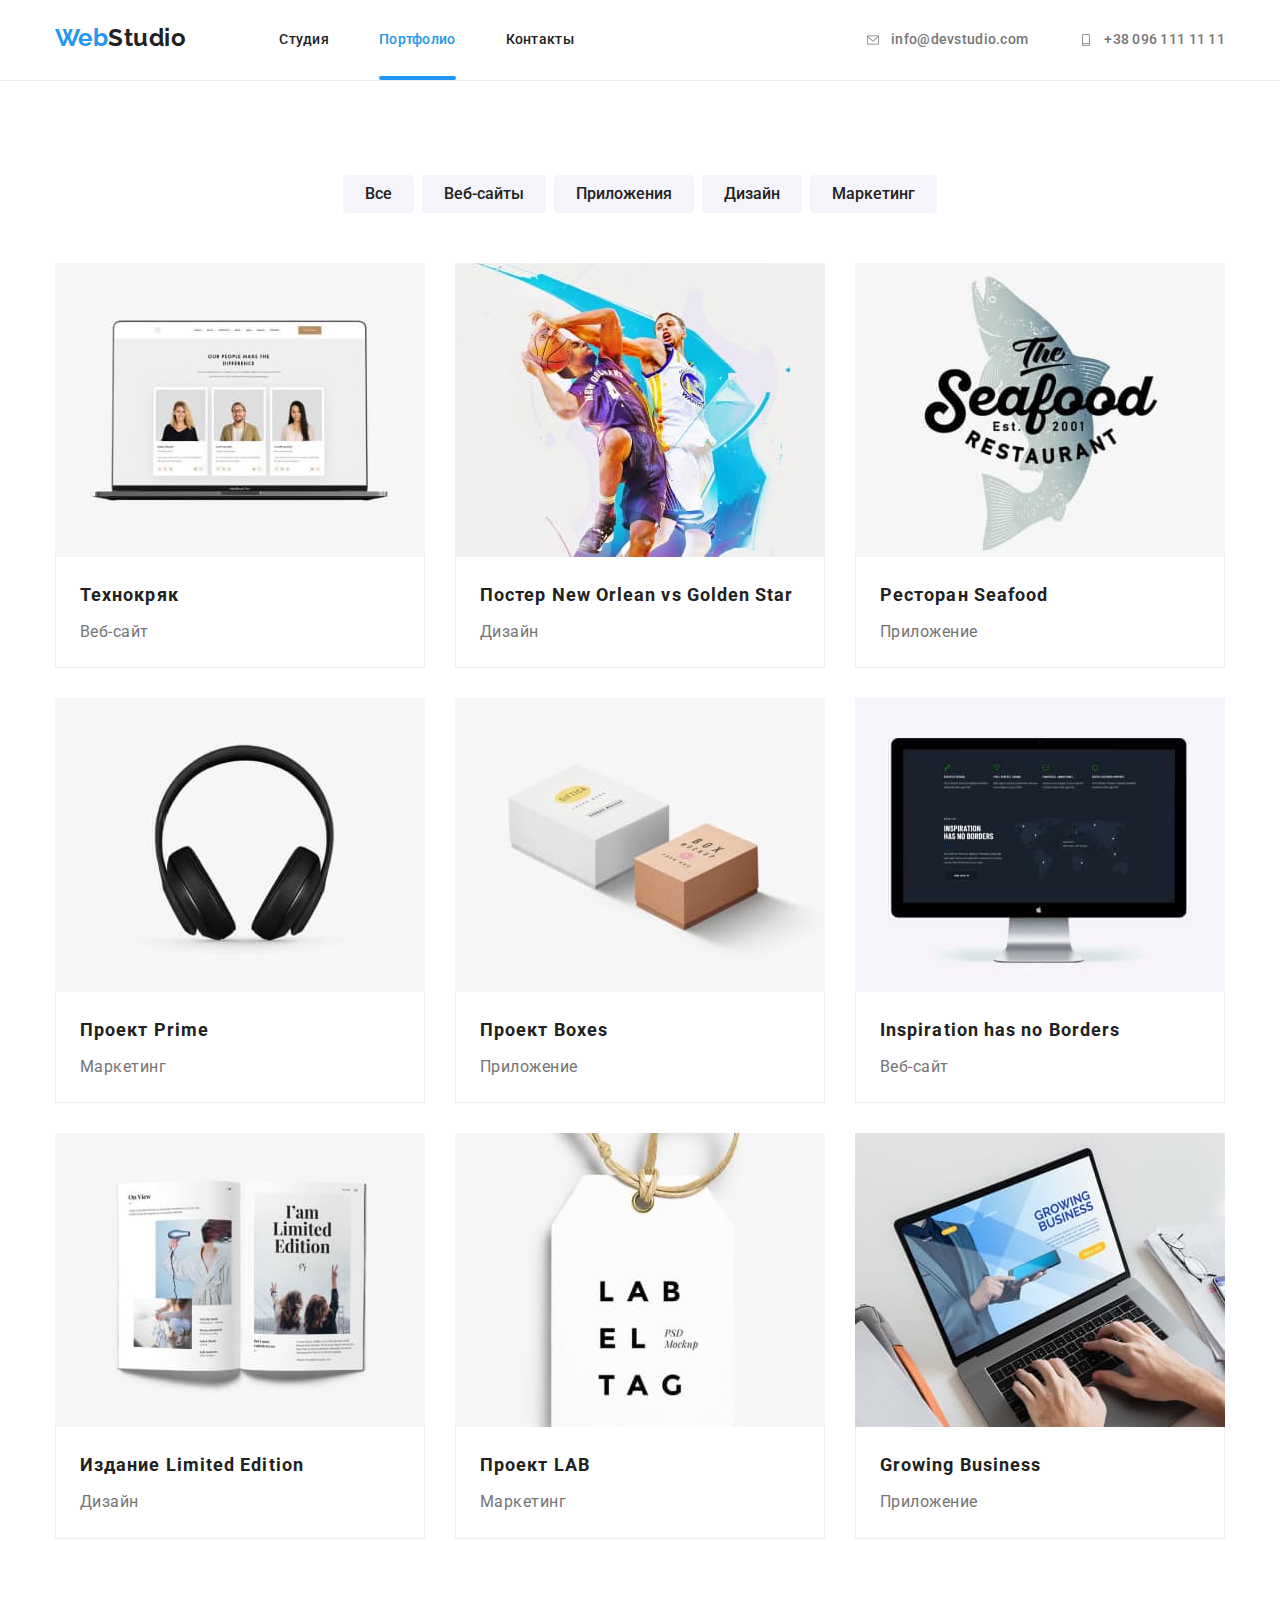
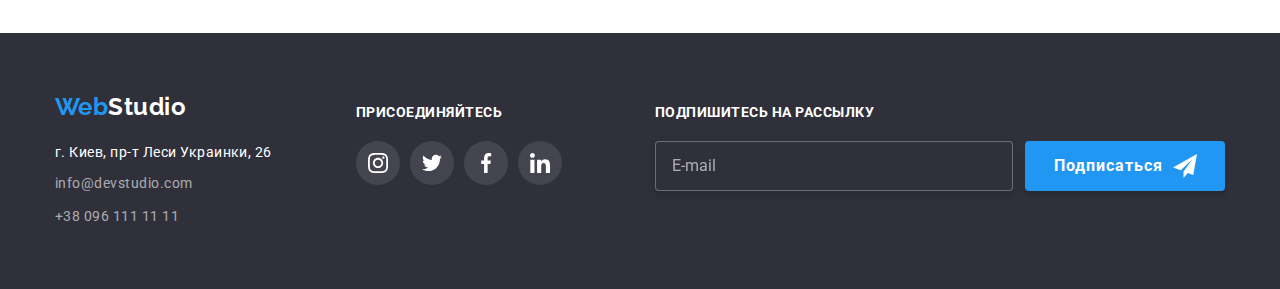
==== commit c568d96d: "сделан макет в формате desktop" ====
--- a/portfolio.html
+++ b/portfolio.html
@@ -20,16 +20,24 @@
                 <a href="#" class="logo">
                     Web<span class="logo__text">Studio</span>
                 </a>
-                <button class="page-header__menu-btn" type="button" data-modal-open></button>
+                <button class="page-header__menu-btn" type="button" data-menu-open2>
+                    <svg width="40px" height="40px">
+                        <use class="page-header__icon-menu" href="./images/symbol-defs.svg#menu-black"></use>
+                    </svg>
+                </button>
                 <ul class="site-nav list">
                     <li class="site-nav__item"><a href="./index.html" class="site-nav__link">Студия</a></li>
                     <li class="site-nav__item"><a href="#" class="site-nav__link site-nav__link--current">Портфолио</a></li>
                     <li class="site-nav__item"><a href="" class="site-nav__link">Контакты</a></li>
                 </ul>
 
-                <div class="mobile-menu is-hidden" data-modal>
+                <div class="mobile-menu is-hidden" data-menu>
                     <div class="mobile-menu__container">
-                        <button type="button" class="menu-btn-close" data-modal-close></button>
+                        <button type="button" class="menu-btn-close" data-menu-close>
+                            <svg width="40px" height="40px">
+                                <use href="./images/symbol-defs.svg#close-black"></use>
+                            </svg>
+                        </button>
                         <ul class="nav-menu">
                             <li class="nav-menu__item"><a href="./index.html" class="nav-menu__link">Студия</a></li>
                             <li class="nav-menu__item"><a href="#" class="nav-menu__link nav-menu__link--current">Портфолио</a></li>
@@ -273,8 +281,9 @@
                 <p class="join-text">подпишитесь на рассылку</p>
                 <form class="footer-form" name="mailing-list" autocomplete="off">
                     <input class="footer-form__input" type="email" name="email" placeholder="E-mail">
+                    <button class="mailing-btn" type="submit">Подписаться</button>
                 </form>
-                <button class="mailing-btn" type="submit">Подписаться</button>
+                <!-- <button class="mailing-btn" type="submit">Подписаться</button> -->
             </div>
         </div>
     </footer>
--- a/css/main.min.css
+++ b/css/main.min.css
@@ -1,2 +1,2 @@
-.site-nav,.contacts,.nav-menu,.contacts-mobile,.links-menu,.advantage__list,.services__list,.team-list,.filter,.examples{padding:0;margin:0;list-style:none}.visually-hidden{position:absolute;width:1px;height:1px;margin:-1px;border:0;padding:0;white-space:nowrap;-webkit-clip-path:inset(100%);clip-path:inset(100%);clip:rect(0 0 0 0);overflow:hidden}body{color:#212121;font-family:Roboto,sans-serif;letter-spacing:0.03em}.container{margin:0 auto;padding-left:15px;padding-right:15px}@media screen and (min-width: 480px){.container{width:480px}}@media screen and (min-width: 768px){.container{width:768px}}.section-titel{margin-top:0;font-weight:700;text-align:center}@media screen and (max-width: 767px){.section-titel{margin-bottom:30px;font-size:28px;line-height:1.18}}@media screen and (min-width: 768px){.section-titel{margin-bottom:30px}}.page-header{border-bottom:1px solid #ececec}.page-header__menu-btn{display:-webkit-inline-box;display:-ms-inline-flexbox;display:inline-flex;margin:10px 0;padding:0;border:transparent;background-color:transparent}@media screen and (min-width: 767px){.page-header__menu-btn{display:none}}.main-nav{display:-webkit-box;display:-ms-flexbox;display:flex;-webkit-box-pack:justify;-ms-flex-pack:justify;justify-content:space-between}.page-header__nav{display:-webkit-box;display:-ms-flexbox;display:flex;width:100%}@media screen and (max-width: 767px){.page-header__nav{-webkit-box-pack:justify;-ms-flex-pack:justify;justify-content:space-between}}.logo{display:block;color:#2196f3;font-family:Raleway,sans-serif;font-weight:700;font-size:24px;line-height:1.16;text-decoration:none}@media screen and (max-width: 767px){.logo{padding-top:16px;padding-bottom:16px}}@media screen and (min-width: 768px){.logo{padding-top:26px;padding-bottom:26px}}.logo__text{color:#212121}.main-nav{display:-webkit-box;display:-ms-flexbox;display:flex;-webkit-box-align:center;-ms-flex-align:center;align-items:center}.page-header__nav{display:-webkit-box;display:-ms-flexbox;display:flex}.site-nav{display:none}@media screen and (min-width: 768px){.site-nav{display:-webkit-box;display:-ms-flexbox;display:flex;margin-left:88px}.site-nav__item:not(:last-child){margin-right:50px}}.site-nav__link{display:block;padding-top:32px;padding-bottom:32px;-webkit-transition:color 250ms cubic-bezier(0.4, 0, 0.2, 1);transition:color 250ms cubic-bezier(0.4, 0, 0.2, 1);color:#212121;font-weight:500;font-size:14px;line-height:1.14;letter-spacing:0.02em;text-decoration:none}.site-nav__link:hover,.site-nav__link:focus{color:#2196f3}.site-nav__link--current{position:relative;color:#2196f3}.site-nav__link--current::after{content:'';position:absolute;left:0;bottom:0;display:block;width:100%;height:4px;background-color:#2196f3;border-radius:2px}.contacts{display:none;margin-left:auto}@media screen and (min-width: 768px){.contacts{display:block;padding-top:21px;padding-bottom:21px}}@media screen and (min-width: 768px){.contacts__item:not(:last-child){margin-bottom:10px}}.contacts__link{display:-webkit-box;display:-ms-flexbox;display:flex;-webkit-box-align:center;-ms-flex-align:center;align-items:center;-webkit-transition:color 250ms cubic-bezier(0.4, 0, 0.2, 1);transition:color 250ms cubic-bezier(0.4, 0, 0.2, 1);font-weight:500;letter-spacing:0.02em;text-decoration:none;color:#757575;fill:#757575}.contacts__link:hover,.contacts__link:focus{color:#2196f3;fill:#2196f3}@media screen and (min-width: 768px){.contacts__link{font-size:12px;line-height:1.17}}.contacts__icon{-webkit-transition:fill 250ms cubic-bezier(0.4, 0, 0.2, 1);transition:fill 250ms cubic-bezier(0.4, 0, 0.2, 1)}@media screen and (min-width: 768px){.contacts__icon{width:14px;height:10px;margin-right:8px}}.mobile-menu{position:fixed;top:0;left:0;-webkit-transition:opacity 250ms cubic-bezier(0.4, 0, 0.2, 1);transition:opacity 250ms cubic-bezier(0.4, 0, 0.2, 1);width:100%;height:100%;overflow-y:scroll;background-color:#ffffff;-webkit-box-shadow:0px 4px 8px rgba(0,0,0,0.04),0px 2px 4px rgba(0,0,0,0.08),0px 1px 3px rgba(0,0,0,0.16);box-shadow:0px 4px 8px rgba(0,0,0,0.04),0px 2px 4px rgba(0,0,0,0.08),0px 1px 3px rgba(0,0,0,0.16);z-index:2}.mobile-menu.is-hidden{opacity:0;pointer-events:none;-webkit-transition:opacity 250ms cubic-bezier(0.4, 0, 0.2, 1);transition:opacity 250ms cubic-bezier(0.4, 0, 0.2, 1)}.menu-btn-close{position:absolute;top:10px;right:15px;margin:0;padding:0;border:none;background-color:transparent}.mobile-menu__container{padding:48px 40px}.nav-menu{display:block}.nav-menu__item{margin-bottom:32px}.nav-menu__item:last-child{margin-bottom:0}.nav-menu__link{font-weight:500;font-size:40px;line-height:1.17;letter-spacing:0.02em;text-decoration:none;color:#212121}.nav-menu__link--current{color:#2196f3}.contacts-mobile{display:block;margin-top:306px}.contacts-mobile__item{margin-bottom:32px}.contacts-mobile__item:last-child{margin-bottom:0}.contacts-mobile__tel-link{font-weight:500;font-size:34px;line-height:1.18;letter-spacing:0.02em;text-decoration:none;color:#2196f3}.contacts-mobile__mail-link{font-weight:500;font-size:24px;line-height:1.17;letter-spacing:0.02em;text-decoration:none;color:#757575}.links-menu{display:-webkit-box;display:-ms-flexbox;display:flex;margin-top:64px}.links-menu__item{margin-right:10px;padding-right:10px;border-right:1px solid rgba(33,33,33,0.2)}.links-menu__item:last-child{margin-right:0;padding-right:0;border-right:transparent}.links-menu__link{font-weight:500;font-size:18px;line-height:1.2;letter-spacing:0.02em;text-decoration:none;color:#2196f3}.hero{text-align:center;margin-left:auto;margin-right:auto;background-color:#c4c4c4;background-image:-webkit-gradient(linear, left top, right top, from(rgba(47,48,58,0.4)), to(rgba(47,48,58,0.4))),url(../images/bgh.jpg);background-image:linear-gradient(to right, rgba(47,48,58,0.4), rgba(47,48,58,0.4)),url(../images/bgh.jpg);background-repeat:no-repeat;background-position:center;background-size:cover}@media screen and (max-width: 767px){.hero{padding-top:118px;padding-bottom:118px;height:400px;max-width:767px}}.hero__titel{margin:0 auto 30px auto;color:#fff;font-weight:900;text-align:center;letter-spacing:0.06em;text-transform:uppercase}@media screen and (max-width: 767px){.hero__titel{max-width:360px;font-size:26px;line-height:1.61}}.hero__button{display:inline-block;border:transparent;padding:10px 32px;-webkit-transition:background-color 250ms cubic-bezier(0.4, 0, 0.2, 1);transition:background-color 250ms cubic-bezier(0.4, 0, 0.2, 1);border-radius:4px;background-color:#2196f3;color:#fff;font-weight:700;font-size:16px;line-height:1.9;letter-spacing:0.06em}.hero__button:hover,.hero__button:focus{background-color:#188ce8}@media screen and (max-width: 767px){.advantage{padding-top:60px;padding-bottom:60px}}@media screen and (min-width: 768px){.advantage{padding-top:60px;padding-bottom:60px}}@media screen and (max-width: 767px){.advantage__list{display:block}}@media screen and (min-width: 768px){.advantage__list{display:-webkit-box;display:-ms-flexbox;display:flex;-ms-flex-wrap:wrap;flex-wrap:wrap}}@media screen and (min-width: 768px){.advantage__item{width:354px;margin-right:30px;margin-bottom:30px}.advantage__item:nth-child(2n){margin-right:0}.advantage__item:nth-last-child(-n+2){margin-bottom:0}}.advantage__icon{display:-webkit-box;display:-ms-flexbox;display:flex;-webkit-box-pack:center;-ms-flex-pack:center;justify-content:center;-webkit-box-align:center;-ms-flex-align:center;align-items:center;height:120px;margin-bottom:30px;background-color:#f5f4fa}.advantage__titel{margin-top:0;margin-bottom:10px;font-weight:700;font-size:14px;line-height:1.14;text-transform:uppercase}@media screen and (max-width: 767px){.advantage__titel{text-align:center}}.advantage__text{margin-top:0;margin-bottom:0;color:#757575;font-size:14px;line-height:1.7}.backdrop{position:fixed;top:0;left:0;-webkit-transition:opacity 250ms cubic-bezier(0.4, 0, 0.2, 1);transition:opacity 250ms cubic-bezier(0.4, 0, 0.2, 1);width:100%;height:100%;background-color:rgba(0,0,0,0.2);z-index:1}.backdrop.is-hidden{opacity:0;pointer-events:none;-webkit-transition:opacity 250ms cubic-bezier(0.4, 0, 0.2, 1);transition:opacity 250ms cubic-bezier(0.4, 0, 0.2, 1)}.backdrop__modal{position:absolute;top:50%;left:50%;-webkit-transform:translate(-50%, -50%);transform:translate(-50%, -50%);padding:40px 0;background:#fff;-webkit-box-shadow:0px 1px 3px rgba(0,0,0,0.12),0px 1px 1px rgba(0,0,0,0.14),0px 2px 1px rgba(0,0,0,0.2);box-shadow:0px 1px 3px rgba(0,0,0,0.12),0px 1px 1px rgba(0,0,0,0.14),0px 2px 1px rgba(0,0,0,0.2);border-radius:4px}@media screen and (max-width: 767px){.backdrop__modal{width:450px;height:609px}}@media screen and (min-width: 768px){.backdrop__modal{width:450px;height:609px}}.backdrop__titel{display:block;margin:0 auto;font-weight:700;font-size:20px;text-align:center;color:#212121}@media screen and (max-width: 767px){.backdrop__titel{width:370px;line-height:1.5}}@media screen and (min-width: 768px){.backdrop__titel{width:370px;line-height:1.5}}.close-btn{display:-webkit-box;display:-ms-flexbox;display:flex;-webkit-box-pack:center;-ms-flex-pack:center;justify-content:center;-webkit-box-align:center;-ms-flex-align:center;align-items:center;width:30px;height:30px;cursor:pointer;position:absolute;top:8px;right:8px;-webkit-transition:fill 250ms cubic-bezier(0.4, 0, 0.2, 1);transition:fill 250ms cubic-bezier(0.4, 0, 0.2, 1);padding:0;background-color:#fff;border:2px solid rgba(0,0,0,0.1);border-radius:50%}.close-btn:hover,.close-btn:focus{fill:#2196f3}.backdrop-form{display:-webkit-box;display:-ms-flexbox;display:flex;-webkit-box-orient:vertical;-webkit-box-direction:normal;-ms-flex-direction:column;flex-direction:column;margin:0 auto}@media screen and (max-width: 767px){.backdrop-form{width:370px}}@media screen and (min-width: 768px){.backdrop-form{width:370px}}.backdrop-form__field{display:-webkit-box;display:-ms-flexbox;display:flex;-webkit-box-orient:vertical;-webkit-box-direction:normal;-ms-flex-direction:column;flex-direction:column;margin-top:10px;position:relative}.backdrop-form__field:first-child{margin-top:12px}.backdrop-form__label{display:block;margin:0 0 4px 0;padding:0;font-size:12px;line-height:14px;letter-spacing:0.01em;color:#757575}.backdrop-form__input{width:100%;margin:0;padding:10px 10px 10px 42px;-webkit-transition:border-color 250ms cubic-bezier(0.4, 0, 0.2, 1);transition:border-color 250ms cubic-bezier(0.4, 0, 0.2, 1);color:#000000;border:1px solid rgba(33,33,33,0.2);border-radius:4px}.backdrop-form__input:focus{outline:none;border:1px solid #2196f3;cursor:pointer;fill:#2196f3}.backdrop-form__icon{position:absolute;left:12px;bottom:11px;-webkit-transition:fill 250ms cubic-bezier(0.4, 0, 0.2, 1);transition:fill 250ms cubic-bezier(0.4, 0, 0.2, 1);fill:#212121}.backdrop-form__input:focus+.backdrop-form__icon{fill:#2196f3}.backdrop-form__textarea{display:block;width:100%;height:120px;padding:12px 16px;margin:0;resize:none;cursor:pointer;-webkit-transition:border-color 250ms cubic-bezier(0.4, 0, 0.2, 1);transition:border-color 250ms cubic-bezier(0.4, 0, 0.2, 1);border:1px solid rgba(33,33,33,0.2);border-radius:4px;color:rgba(117,117,117,0.5)}.backdrop-form__textarea::-webkit-input-placeholder{font-size:12px;line-height:14px;letter-spacing:0.01em}.backdrop-form__textarea:-ms-input-placeholder{font-size:12px;line-height:14px;letter-spacing:0.01em}.backdrop-form__textarea::-ms-input-placeholder{font-size:12px;line-height:14px;letter-spacing:0.01em}.backdrop-form__textarea::placeholder{font-size:12px;line-height:14px;letter-spacing:0.01em}.backdrop-form__textarea:focus{outline:none;border:1px solid #2196f3}.checkbox{display:-webkit-box;display:-ms-flexbox;display:flex;-webkit-box-pack:center;-ms-flex-pack:center;justify-content:center;-webkit-box-align:center;-ms-flex-align:center;align-items:center;margin-top:20px}@media screen and (max-width: 767px){.checkbox{height:15px}}@media screen and (min-width: 768px){.checkbox{height:15px}}.checkbox__input{position:absolute;width:1px;height:1px;margin:-1px;border:0;padding:0}.checkbox__icon{display:block;width:16px;height:15px;margin-right:8px;-webkit-transition:border-color 250ms cubic-bezier(0.4, 0, 0.2, 1),background-color 250ms cubic-bezier(0.4, 0, 0.2, 1);transition:border-color 250ms cubic-bezier(0.4, 0, 0.2, 1),background-color 250ms cubic-bezier(0.4, 0, 0.2, 1);border:2px solid #212121;border-radius:4px}.checkbox__input:checked+.checkbox__icon{background-color:#2196f3;background-image:url(../images/icon-check.svg);background-size:contain;background-origin:border-box;border-color:#2196f3}.checkbox__accept{letter-spacing:0.03em;color:#757575}@media screen and (max-width: 767px){.checkbox__accept{height:14px;font-size:12px;line-height:1.66}}@media screen and (min-width: 768px){.checkbox__accept{height:14px;font-size:12px;line-height:1.66}}.checkbox__conditions{color:#2196f3}.send-btn{display:block;padding:10px 55px;margin:30px auto 0;font-weight:700;font-size:16px;line-height:30px;text-align:center;letter-spacing:0.06em;border:transparent;cursor:pointer;-webkit-transition:background-color 250ms cubic-bezier(0.4, 0, 0.2, 1),-webkit-box-shadow 250ms cubic-bezier(0.4, 0, 0.2, 1);transition:background-color 250ms cubic-bezier(0.4, 0, 0.2, 1),-webkit-box-shadow 250ms cubic-bezier(0.4, 0, 0.2, 1);transition:background-color 250ms cubic-bezier(0.4, 0, 0.2, 1),box-shadow 250ms cubic-bezier(0.4, 0, 0.2, 1);transition:background-color 250ms cubic-bezier(0.4, 0, 0.2, 1),box-shadow 250ms cubic-bezier(0.4, 0, 0.2, 1),-webkit-box-shadow 250ms cubic-bezier(0.4, 0, 0.2, 1);background-color:#2196f3;color:#fff;border-radius:4px;-webkit-box-shadow:0px 4px 4px rgba(0,0,0,0.15);box-shadow:0px 4px 4px rgba(0,0,0,0.15)}.send-btn:hover{background-color:#188ce8;-webkit-box-shadow:0px 4px 4px rgba(0,0,0,0.15);box-shadow:0px 4px 4px rgba(0,0,0,0.15)}.services{padding-top:94px;padding-bottom:94px}@media screen and (max-width: 1199px){.services{display:none}}.services__list{display:-webkit-box;display:-ms-flexbox;display:flex;padding-top:0}.services__item{margin-right:30px;position:relative}.services__item:last-child{margin-right:0}.photo{display:block}.services__description{width:100%;position:absolute;left:0;bottom:0;text-align:center;background:rgba(47,48,58,0.8)}.services__text{margin:27px 0;font-weight:700;font-size:14px;line-height:16px;text-transform:uppercase;color:#fff}.team{background-color:#f5f4fa}@media screen and (max-width: 767px){.team{padding-top:60px;padding-bottom:60px}}@media screen and (min-width: 768px){.team{padding-top:60px;padding-bottom:60px}}.team-list{display:-webkit-box;display:-ms-flexbox;display:flex;-ms-flex-wrap:wrap;flex-wrap:wrap}.team-list__item{border-radius:0px 0px 4px 4px;-webkit-box-shadow:0px 1px 3px rgba(0,0,0,0.12),0px 1px 1px rgba(0,0,0,0.14),0px 2px 1px rgba(0,0,0,0.2);box-shadow:0px 1px 3px rgba(0,0,0,0.12),0px 1px 1px rgba(0,0,0,0.14),0px 2px 1px rgba(0,0,0,0.2);background-color:#fff}@media screen and (max-width: 767px){.team-list__item{width:450px;margin-bottom:30px}.team-list__item:last-child{margin-bottom:0}}@media screen and (min-width: 768px){.team-list__item{width:354px;margin-right:30px;margin-bottom:30px}.team-list__item:nth-child(2n){margin-right:0}.team-list__item:nth-last-child(-n+2){margin-bottom:0}}.information{padding-top:30px}.information__titel{margin-top:0;margin-bottom:10px;font-weight:500;font-size:16px;line-height:1.2;text-align:center}.information__text{margin-top:0;margin-bottom:0;color:#757575;font-size:16px;line-height:1.2;text-align:center}.social-networks{display:-webkit-box;display:-ms-flexbox;display:flex;-webkit-box-pack:center;-ms-flex-pack:center;justify-content:center;margin-top:16px;padding:0 0 24px 0;-webkit-box-align:center;-ms-flex-align:center;align-items:center}.social-networks__item{display:-webkit-box;display:-ms-flexbox;display:flex;-webkit-box-align:center;-ms-flex-align:center;align-items:center;list-style:none;margin-right:10px;min-height:44px;min-width:44px;border-radius:50%}.social-networks__item:last-child{margin-right:0}.social-networks__link{display:-webkit-box;display:-ms-flexbox;display:flex;-webkit-box-pack:center;-ms-flex-pack:center;justify-content:center;-webkit-box-align:center;-ms-flex-align:center;align-items:center;min-height:44px;min-width:44px;-webkit-transition:fill 250ms cubic-bezier(0.4, 0, 0.2, 1),background-color 250ms cubic-bezier(0.4, 0, 0.2, 1);transition:fill 250ms cubic-bezier(0.4, 0, 0.2, 1),background-color 250ms cubic-bezier(0.4, 0, 0.2, 1);border-radius:50%;fill:#afb1b8}.social-networks__link:hover,.social-networks__link:focus{background-color:#2196f3;fill:#fff}@media screen and (max-width: 767px){.regular-customers{padding-top:60px;padding-bottom:60px}}@media screen and (min-width: 768px){.regular-customers{padding-top:60px;padding-bottom:60px}}.customers-list{display:-webkit-box;display:-ms-flexbox;display:flex;margin:0;padding:0;list-style-type:none}@media screen and (max-width: 767px){.customers-list{-ms-flex-wrap:wrap;flex-wrap:wrap}}@media screen and (min-width: 768px){.customers-list{-ms-flex-wrap:wrap;flex-wrap:wrap}}.customers-list__item{display:-webkit-box;display:-ms-flexbox;display:flex;-webkit-box-align:center;-ms-flex-align:center;align-items:center;-webkit-box-pack:center;-ms-flex-pack:center;justify-content:center;padding:0;height:92px;-webkit-transition:border 250ms cubic-bezier(0.4, 0, 0.2, 1);transition:border 250ms cubic-bezier(0.4, 0, 0.2, 1);border:1px solid #afb1b8;border-radius:4px}.customers-list__item:hover,.customers-list__item:focus{border:1px solid #2196f3}@media screen and (max-width: 767px){.customers-list__item{width:210px;margin-right:30px;margin-bottom:30px}.customers-list__item:nth-child(2n){margin-right:0}.customers-list__item:nth-last-child(-n+2){margin-bottom:0}}@media screen and (min-width: 768px){.customers-list__item{width:226px;margin-right:30px;margin-bottom:30px}.customers-list__item:nth-child(3n){margin-right:0}.customers-list__item:nth-last-child(-n+3){margin-bottom:0}}.customers-list__link{display:-webkit-box;display:-ms-flexbox;display:flex;-webkit-box-pack:center;-ms-flex-pack:center;justify-content:center;-webkit-box-align:center;-ms-flex-align:center;align-items:center;width:100%;height:92px;-webkit-transition:fill 250ms cubic-bezier(0.4, 0, 0.2, 1);transition:fill 250ms cubic-bezier(0.4, 0, 0.2, 1);border-radius:4px;fill:#afb1b8}.customers-list__link:hover,.customers-list__link:focus{fill:#2196f3}.footer{padding-top:60px;padding-bottom:60px;background-color:#2f303a}.footer-container{-ms-flex-line-pack:baseline;align-content:baseline;margin:0 auto;padding-left:15px;padding-right:15px}@media screen and (min-width: 480px){.footer-container{width:480px}}@media screen and (min-width: 768px){.footer-container{display:-webkit-box;display:-ms-flexbox;display:flex;width:768px;-ms-flex-wrap:wrap;flex-wrap:wrap}}.contacts-container{width:231px}@media screen and (max-width: 767px){.contacts-container{text-align:center;margin:0 auto}}@media screen and (min-width: 768px){.contacts-container{text-align:center;margin:0 auto;margin-left:76px}}@media screen and (max-width: 767px){.logo--footer{padding:0;margin-bottom:20px}}@media screen and (min-width: 768px){.logo--footer{padding:0 0 20px 0}}.logo__text--white{color:#fff}.address{color:#fff;font-size:14px;line-height:1.7;font-style:normal}@media screen and (max-width: 767px){.address{margin-bottom:60px}}.address__text{margin:0 0 9px 0}@media screen and (max-width: 767px){.address__text{margin-bottom:8px}}.address__link{display:block;margin:0;-webkit-transition:color 250ms cubic-bezier(0.4, 0, 0.2, 1);transition:color 250ms cubic-bezier(0.4, 0, 0.2, 1);color:rgba(255,255,255,0.6);text-decoration:none}.address__link:hover,.address__link:focus{color:#f5f4fa}.address__link:last-child{margin-bottom:0}@media screen and (max-width: 767px){.address__link{margin-bottom:8px}}@media screen and (min-width: 768px){.address__link{margin-bottom:8px}}@media screen and (min-width: 768px){.footer-social-container{display:-webkit-box;display:-ms-flexbox;display:flex;-webkit-box-orient:vertical;-webkit-box-direction:normal;-ms-flex-direction:column;flex-direction:column;width:206px;margin-right:89px;padding-top:5px}}.join-text{font-weight:700;font-size:14px;line-height:1.14;text-transform:uppercase;color:#fff}@media screen and (max-width: 767px){.join-text{margin:0 0 20px 0;text-align:center}}@media screen and (min-width: 768px){.join-text{margin:0 0 20px 0;text-align:center}}@media screen and (max-width: 767px){.social-networks--footer{margin:0 0 60px 0}}@media screen and (min-width: 768px){.social-networks--footer{margin:0;padding:0}}.social-networks__item:last-child{margin-right:0}.social-networks__item--dark{background:rgba(255,255,255,0.1)}.social-networks__link--white{fill:#fff}@media screen and (min-width: 768px){.join-container{width:450px;margin:0 auto;padding-top:60px}}.footer-form{display:-webkit-box;display:-ms-flexbox;display:flex}@media screen and (max-width: 767px){.footer-form{-webkit-box-orient:vertical;-webkit-box-direction:normal;-ms-flex-direction:column;flex-direction:column}}.footer-form__input{padding:15px 16px;margin:0;border:1px solid rgba(255,255,255,0.3);border-radius:4px;-webkit-transition:250ms cubic-bezier(0.4, 0, 0.2, 1);transition:250ms cubic-bezier(0.4, 0, 0.2, 1);color:#fff;background-color:#2f303a;-webkit-filter:drop-shadow(0px 4px 4px rgba(0,0,0,0.15));filter:drop-shadow(0px 4px 4px rgba(0,0,0,0.15))}.footer-form__input::-webkit-input-placeholder{font-size:16px;line-height:1.25;color:rgba(255,255,255,0.6)}.footer-form__input:-ms-input-placeholder{font-size:16px;line-height:1.25;color:rgba(255,255,255,0.6)}.footer-form__input::-ms-input-placeholder{font-size:16px;line-height:1.25;color:rgba(255,255,255,0.6)}.footer-form__input::placeholder{font-size:16px;line-height:1.25;color:rgba(255,255,255,0.6)}.footer-form__input:focus{outline:none;border:1px solid #2196f3;cursor:pointer}@media screen and (max-width: 767px){.footer-form__input{margin-bottom:20px}}@media screen and (min-width: 768px){.footer-form__input{width:100%;margin-bottom:20px}}.mailing-btn{display:block;width:200px;padding:10px 29px;margin:0;font-weight:700;font-size:16px;line-height:1.9;-webkit-box-align:center;-ms-flex-align:center;align-items:center;text-align:start;letter-spacing:0.06em;cursor:pointer;background-color:#2196f3;color:#fff;-webkit-box-shadow:0px 4px 4px rgba(0,0,0,0.15);box-shadow:0px 4px 4px rgba(0,0,0,0.15);border:transparent;border-radius:4px;background-image:url(../images/icon-send.svg);background-repeat:no-repeat;background-position:148px 13px}@media screen and (max-width: 767px){.mailing-btn{margin:0 auto}}@media screen and (min-width: 768px){.mailing-btn{margin:0 auto}}.works-section{display:-webkit-box;display:-ms-flexbox;display:flex;-ms-flex-wrap:wrap;flex-wrap:wrap;margin-left:auto;margin-right:auto}@media screen and (max-width: 767px){.works-section{padding-top:60px;padding-bottom:60px}}@media screen and (min-width: 768px){.works-section{padding-top:60px;padding-bottom:60px}}.container-portfolio{display:-webkit-box;display:-ms-flexbox;display:flex;-ms-flex-wrap:wrap;flex-wrap:wrap;padding-left:15px;padding-right:15px;margin-left:auto;margin-right:auto}@media screen and (min-width: 480px){.container-portfolio{width:480px}}@media screen and (min-width: 768px){.container-portfolio{width:768px}}.filter{display:-webkit-box;display:-ms-flexbox;display:flex;margin-left:auto;margin-right:auto}@media screen and (max-width: 767px){.filter{margin-bottom:40px;-ms-flex-wrap:wrap;flex-wrap:wrap}}@media screen and (min-width: 768px){.filter{margin-bottom:40px}}.filter__item{margin-right:8px}@media screen and (max-width: 767px){.filter__item{padding-bottom:15px}}.filter__item:last-child{margin-right:0}@media screen and (max-width: 767px){.filter__item:nth-last-child(-n+2){padding-bottom:0px}}.filter__button{padding:6px 22px;border-radius:4px;border:transparent;-webkit-transition:background-color 250ms cubic-bezier(0.4, 0, 0.2, 1),color 250ms cubic-bezier(0.4, 0, 0.2, 1),-webkit-box-shadow 250ms cubic-bezier(0.4, 0, 0.2, 1);transition:background-color 250ms cubic-bezier(0.4, 0, 0.2, 1),color 250ms cubic-bezier(0.4, 0, 0.2, 1),-webkit-box-shadow 250ms cubic-bezier(0.4, 0, 0.2, 1);transition:box-shadow 250ms cubic-bezier(0.4, 0, 0.2, 1),background-color 250ms cubic-bezier(0.4, 0, 0.2, 1),color 250ms cubic-bezier(0.4, 0, 0.2, 1);transition:box-shadow 250ms cubic-bezier(0.4, 0, 0.2, 1),background-color 250ms cubic-bezier(0.4, 0, 0.2, 1),color 250ms cubic-bezier(0.4, 0, 0.2, 1),-webkit-box-shadow 250ms cubic-bezier(0.4, 0, 0.2, 1);font-weight:500;font-size:16px;line-height:1.6;text-align:center;cursor:pointer;background-color:#f5f4fa;color:#212121}.filter__button:hover,.filter__button:focus{background-color:#2196f3;color:#fff;-webkit-box-shadow:0px 3px 1px rgba(0,0,0,0.1),0px 1px 2px rgba(0,0,0,0.08),0px 2px 2px rgba(0,0,0,0.12);box-shadow:0px 3px 1px rgba(0,0,0,0.1),0px 1px 2px rgba(0,0,0,0.08),0px 2px 2px rgba(0,0,0,0.12)}@media screen and (max-width: 767px){.examples{display:block}}@media screen and (min-width: 768px){.examples{display:-webkit-box;display:-ms-flexbox;display:flex;-ms-flex-wrap:wrap;flex-wrap:wrap}}.examples__item{margin-bottom:30px}@media screen and (max-width: 767px){.examples__item{width:450px}}@media screen and (min-width: 768px){.examples__item{width:354px;margin-right:30px}}@media screen and (max-width: 767px){.examples__item:last-child{margin-bottom:0}}@media screen and (min-width: 768px){.examples__item:last-child{margin-bottom:0}}@media screen and (min-width: 768px){.examples__item:nth-child(2n){margin-right:0}}@media screen and (min-width: 768px){.examples__item:nth-last-child(-n+2){margin-bottom:0}}.examples__link{display:block;position:relative;-webkit-transition:color 250ms cubic-bezier(0.4, 0, 0.2, 1),-webkit-box-shadow 250ms cubic-bezier(0.4, 0, 0.2, 1);transition:color 250ms cubic-bezier(0.4, 0, 0.2, 1),-webkit-box-shadow 250ms cubic-bezier(0.4, 0, 0.2, 1);transition:color 250ms cubic-bezier(0.4, 0, 0.2, 1),box-shadow 250ms cubic-bezier(0.4, 0, 0.2, 1);transition:color 250ms cubic-bezier(0.4, 0, 0.2, 1),box-shadow 250ms cubic-bezier(0.4, 0, 0.2, 1),-webkit-box-shadow 250ms cubic-bezier(0.4, 0, 0.2, 1);color:#212121;text-decoration:none;overflow:hidden}.examples__link:hover,.examples__link:focus{-webkit-box-shadow:0px 1px 1px rgba(0,0,0,0.12),0px 4px 4px rgba(0,0,0,0.06),1px 4px 6px rgba(0,0,0,0.16);box-shadow:0px 1px 1px rgba(0,0,0,0.12),0px 4px 4px rgba(0,0,0,0.06),1px 4px 6px rgba(0,0,0,0.16)}.examples__link:hover .examples__container,.examples__link:focus .examples__container{-webkit-transform:translateY(0);transform:translateY(0)}.examples__container{width:100%;height:294px;margin:0 0 0 0;position:absolute;left:0;top:0;-webkit-transform:translateY(101%);transform:translateY(101%);-webkit-transition:-webkit-transform 250ms cubic-bezier(0.4, 0, 0.2, 1);transition:-webkit-transform 250ms cubic-bezier(0.4, 0, 0.2, 1);transition:transform 250ms cubic-bezier(0.4, 0, 0.2, 1);transition:transform 250ms cubic-bezier(0.4, 0, 0.2, 1), -webkit-transform 250ms cubic-bezier(0.4, 0, 0.2, 1);background:rgba(33,150,243,0.9)}.examples__description{margin:0;padding:63px 24px;font-size:18px;line-height:28px;color:#fff}.examples__info{padding:20px 24px;border:1px solid #eeeeee;border-top:transparent;position:relative;z-index:1;background-color:#fff}@media screen and (min-width: 768px){.examples__info--height{height:147.4px}}.examples__titel{margin:0 0 4px 0;font-weight:700;font-size:18px;line-height:2;letter-spacing:0.06em}.examples__text{margin:0;color:#757575;font-size:16px;line-height:1.9}
+.site-nav,.contacts,.nav-menu,.contacts-mobile,.links-menu,.advantage__list,.services__list,.team-list,.filter,.examples{padding:0;margin:0;list-style:none}.visually-hidden{position:absolute;width:1px;height:1px;margin:-1px;border:0;padding:0;white-space:nowrap;-webkit-clip-path:inset(100%);clip-path:inset(100%);clip:rect(0 0 0 0);overflow:hidden}body{color:#212121;font-family:Roboto,sans-serif;letter-spacing:0.03em}.container{margin:0 auto;padding-left:15px;padding-right:15px}@media screen and (min-width: 480px){.container{width:480px}}@media screen and (min-width: 768px){.container{width:768px}}@media screen and (min-width: 1200px){.container{width:1200px}}.section-titel{margin-top:0;font-weight:700;text-align:center}@media screen and (max-width: 767px){.section-titel{margin-bottom:30px;font-size:28px;line-height:1.18}}@media screen and (min-width: 768px){.section-titel{margin-bottom:30px;font-size:28px;line-height:1.18}}@media screen and (min-width: 1200px){.section-titel{margin-bottom:50px;font-size:36px;line-height:1.2}}.page-header{border-bottom:1px solid #ececec}.page-header__menu-btn{display:-webkit-inline-box;display:-ms-inline-flexbox;display:inline-flex;margin:10px 0;padding:0;border:transparent;background-color:transparent}@media screen and (min-width: 767px){.page-header__menu-btn{display:none}}.logo{display:block;color:#2196f3;font-family:Raleway,sans-serif;font-weight:700;font-size:24px;line-height:1.16;text-decoration:none}@media screen and (max-width: 767px){.logo{padding-top:16px;padding-bottom:16px}}@media screen and (min-width: 768px){.logo{padding-top:26px;padding-bottom:26px}}@media screen and (min-width: 1200px){.logo{padding-top:24px;padding-bottom:25px;margin-right:93px}}.logo__text{color:#212121}.main-nav{display:-webkit-box;display:-ms-flexbox;display:flex}.page-header__nav{display:-webkit-box;display:-ms-flexbox;display:flex}@media screen and (max-width: 767px){.page-header__nav{-webkit-box-pack:justify;-ms-flex-pack:justify;justify-content:space-between;width:100%}}.site-nav{display:none}@media screen and (min-width: 768px){.site-nav{display:-webkit-box;display:-ms-flexbox;display:flex;margin-left:88px}.site-nav__item:not(:last-child){margin-right:50px}}@media screen and (min-width: 1200px){.site-nav{display:-webkit-box;display:-ms-flexbox;display:flex;margin-left:0}.site-nav__item:not(:last-child){margin-right:50px}}.site-nav__link{display:block;padding-top:32px;padding-bottom:32px;-webkit-transition:color 250ms cubic-bezier(0.4, 0, 0.2, 1);transition:color 250ms cubic-bezier(0.4, 0, 0.2, 1);color:#212121;font-weight:500;font-size:14px;line-height:1.14;letter-spacing:0.02em;text-decoration:none}.site-nav__link:hover,.site-nav__link:focus{color:#2196f3}.site-nav__link--current{position:relative;color:#2196f3}.site-nav__link--current::after{content:'';position:absolute;left:0;bottom:0;display:block;width:100%;height:4px;background-color:#2196f3;border-radius:2px}.contacts{display:none;margin-left:auto}@media screen and (min-width: 768px){.contacts{display:block;padding-top:21px;padding-bottom:21px}}@media screen and (min-width: 1200px){.contacts{display:-webkit-box;display:-ms-flexbox;display:flex;padding:0}}@media screen and (min-width: 768px){.contacts__item:not(:last-child){margin-bottom:10px}}@media screen and (min-width: 1200px){.contacts__item:not(:last-child){margin-right:50px;margin-bottom:0}}.contacts__link{display:-webkit-box;display:-ms-flexbox;display:flex;-webkit-box-align:center;-ms-flex-align:center;align-items:center;-webkit-transition:color 250ms cubic-bezier(0.4, 0, 0.2, 1);transition:color 250ms cubic-bezier(0.4, 0, 0.2, 1);font-weight:500;letter-spacing:0.02em;text-decoration:none;color:#757575;fill:#757575}.contacts__link:hover,.contacts__link:focus{color:#2196f3;fill:#2196f3}@media screen and (min-width: 768px){.contacts__link{font-size:12px;line-height:1.17}}@media screen and (min-width: 1200px){.contacts__link{padding-top:32px;padding-bottom:32px;font-size:14px;line-height:1.14}}.contacts__icon{-webkit-transition:fill 250ms cubic-bezier(0.4, 0, 0.2, 1);transition:fill 250ms cubic-bezier(0.4, 0, 0.2, 1)}@media screen and (min-width: 768px){.contacts__icon{width:14px;height:10px;margin-right:8px}}@media screen and (min-width: 1200px){.contacts__icon{width:16px;height:12px;margin-right:10px}}.mobile-menu{position:fixed;top:0;left:0;-webkit-transition:opacity 250ms cubic-bezier(0.4, 0, 0.2, 1);transition:opacity 250ms cubic-bezier(0.4, 0, 0.2, 1);width:100%;height:100%;overflow-y:scroll;background-color:#ffffff;-webkit-box-shadow:0px 4px 8px rgba(0,0,0,0.04),0px 2px 4px rgba(0,0,0,0.08),0px 1px 3px rgba(0,0,0,0.16);box-shadow:0px 4px 8px rgba(0,0,0,0.04),0px 2px 4px rgba(0,0,0,0.08),0px 1px 3px rgba(0,0,0,0.16);z-index:2}.mobile-menu.is-hidden{opacity:0;pointer-events:none;-webkit-transition:opacity 250ms cubic-bezier(0.4, 0, 0.2, 1);transition:opacity 250ms cubic-bezier(0.4, 0, 0.2, 1)}.menu-btn-close{position:absolute;top:10px;right:15px;margin:0;padding:0;border:none;background-color:transparent}.mobile-menu__container{padding:48px 40px}.nav-menu{display:block}.nav-menu__item{margin-bottom:32px}.nav-menu__item:last-child{margin-bottom:0}.nav-menu__link{font-weight:500;font-size:40px;line-height:1.17;letter-spacing:0.02em;text-decoration:none;color:#212121}.nav-menu__link--current{color:#2196f3}.contacts-mobile{display:block;margin-top:306px}.contacts-mobile__item{margin-bottom:32px}.contacts-mobile__item:last-child{margin-bottom:0}.contacts-mobile__tel-link{font-weight:500;font-size:34px;line-height:1.18;letter-spacing:0.02em;text-decoration:none;color:#2196f3}.contacts-mobile__mail-link{font-weight:500;font-size:24px;line-height:1.17;letter-spacing:0.02em;text-decoration:none;color:#757575}.links-menu{display:-webkit-box;display:-ms-flexbox;display:flex;margin-top:64px}.links-menu__item{margin-right:10px;padding-right:10px;border-right:1px solid rgba(33,33,33,0.2)}.links-menu__item:last-child{margin-right:0;padding-right:0;border-right:transparent}.links-menu__link{font-weight:500;font-size:18px;line-height:1.2;letter-spacing:0.02em;text-decoration:none;color:#2196f3}.hero{text-align:center;margin-left:auto;margin-right:auto;background-color:#c4c4c4;background-image:-webkit-gradient(linear, left top, right top, from(rgba(47,48,58,0.4)), to(rgba(47,48,58,0.4))),url(../images/bgh.jpg);background-image:linear-gradient(to right, rgba(47,48,58,0.4), rgba(47,48,58,0.4)),url(../images/bgh.jpg);background-repeat:no-repeat;background-position:center;background-size:cover}@media screen and (max-width: 767px){.hero{padding-top:118px;padding-bottom:118px;height:400px;max-width:767px}}.hero__titel{margin:0 auto 30px auto;color:#fff;font-weight:900;text-align:center;letter-spacing:0.06em;text-transform:uppercase}@media screen and (max-width: 767px){.hero__titel{max-width:360px;font-size:26px;line-height:1.61}}.hero__button{display:inline-block;border:transparent;padding:10px 32px;-webkit-transition:background-color 250ms cubic-bezier(0.4, 0, 0.2, 1);transition:background-color 250ms cubic-bezier(0.4, 0, 0.2, 1);border-radius:4px;background-color:#2196f3;color:#fff;font-weight:700;font-size:16px;line-height:1.9;letter-spacing:0.06em}.hero__button:hover,.hero__button:focus{background-color:#188ce8}@media screen and (max-width: 767px){.advantage{padding-top:60px;padding-bottom:60px}}@media screen and (min-width: 768px){.advantage{padding-top:60px;padding-bottom:60px}}@media screen and (min-width: 1200px){.advantage{padding-top:94px;padding-bottom:0}}@media screen and (max-width: 767px){.advantage__list{display:block}}@media screen and (min-width: 768px){.advantage__list{display:-webkit-box;display:-ms-flexbox;display:flex;-ms-flex-wrap:wrap;flex-wrap:wrap}}@media screen and (min-width: 1200px){.advantage__list{display:-webkit-box;display:-ms-flexbox;display:flex;-ms-flex-wrap:nowrap;flex-wrap:nowrap}}@media screen and (min-width: 768px){.advantage__item{width:354px;margin-right:30px;margin-bottom:30px}}@media screen and (min-width: 768px) and (max-width: 1199px){.advantage__item:nth-child(2n){margin-right:0}.advantage__item:nth-last-child(-n+2){margin-bottom:0}}@media screen and (min-width: 1200px){.advantage__item{width:270px;margin-right:30px;margin-bottom:0}.advantage__item:nth-child(4n){margin-right:0}}.advantage__icon{display:-webkit-box;display:-ms-flexbox;display:flex;-webkit-box-pack:center;-ms-flex-pack:center;justify-content:center;-webkit-box-align:center;-ms-flex-align:center;align-items:center;height:120px;margin-bottom:30px;background-color:#f5f4fa}.advantage__titel{margin-top:0;margin-bottom:10px;font-weight:700;font-size:14px;line-height:1.14;text-transform:uppercase}@media screen and (max-width: 767px){.advantage__titel{text-align:center}}.advantage__text{margin-top:0;margin-bottom:0;color:#757575;font-size:14px;line-height:1.7}.backdrop{position:fixed;top:0;left:0;-webkit-transition:opacity 250ms cubic-bezier(0.4, 0, 0.2, 1);transition:opacity 250ms cubic-bezier(0.4, 0, 0.2, 1);width:100%;height:100%;background-color:rgba(0,0,0,0.2);z-index:1}.backdrop.is-hidden{opacity:0;pointer-events:none;-webkit-transition:opacity 250ms cubic-bezier(0.4, 0, 0.2, 1);transition:opacity 250ms cubic-bezier(0.4, 0, 0.2, 1)}.backdrop__modal{position:absolute;top:50%;left:50%;-webkit-transform:translate(-50%, -50%);transform:translate(-50%, -50%);padding:40px 0;background:#fff;-webkit-box-shadow:0px 1px 3px rgba(0,0,0,0.12),0px 1px 1px rgba(0,0,0,0.14),0px 2px 1px rgba(0,0,0,0.2);box-shadow:0px 1px 3px rgba(0,0,0,0.12),0px 1px 1px rgba(0,0,0,0.14),0px 2px 1px rgba(0,0,0,0.2);border-radius:4px}@media screen and (max-width: 767px){.backdrop__modal{width:450px;height:609px}}@media screen and (min-width: 768px){.backdrop__modal{width:450px;height:609px}}@media screen and (min-width: 1200px){.backdrop__modal{width:528px;height:581px}}.backdrop__titel{display:block;margin:0 auto;font-weight:700;font-size:20px;text-align:center;color:#212121}@media screen and (max-width: 767px){.backdrop__titel{width:370px;line-height:1.5}}@media screen and (min-width: 768px){.backdrop__titel{width:370px;line-height:1.5}}@media screen and (min-width: 1200px){.backdrop__titel{width:448px;line-height:1.15}}.close-btn{display:-webkit-box;display:-ms-flexbox;display:flex;-webkit-box-pack:center;-ms-flex-pack:center;justify-content:center;-webkit-box-align:center;-ms-flex-align:center;align-items:center;width:30px;height:30px;cursor:pointer;position:absolute;top:8px;right:8px;-webkit-transition:fill 250ms cubic-bezier(0.4, 0, 0.2, 1);transition:fill 250ms cubic-bezier(0.4, 0, 0.2, 1);padding:0;background-color:#fff;border:2px solid rgba(0,0,0,0.1);border-radius:50%}.close-btn:hover,.close-btn:focus{fill:#2196f3}.backdrop-form{display:-webkit-box;display:-ms-flexbox;display:flex;-webkit-box-orient:vertical;-webkit-box-direction:normal;-ms-flex-direction:column;flex-direction:column;margin:0 auto}@media screen and (max-width: 767px){.backdrop-form{width:370px}}@media screen and (min-width: 768px){.backdrop-form{width:370px}}@media screen and (min-width: 1200px){.backdrop-form{width:448px}}.backdrop-form__field{display:-webkit-box;display:-ms-flexbox;display:flex;-webkit-box-orient:vertical;-webkit-box-direction:normal;-ms-flex-direction:column;flex-direction:column;margin-top:10px;position:relative}.backdrop-form__field:first-child{margin-top:12px}.backdrop-form__label{display:block;margin:0 0 4px 0;padding:0;font-size:12px;line-height:14px;letter-spacing:0.01em;color:#757575}.backdrop-form__input{width:100%;margin:0;padding:10px 10px 10px 42px;-webkit-transition:border-color 250ms cubic-bezier(0.4, 0, 0.2, 1);transition:border-color 250ms cubic-bezier(0.4, 0, 0.2, 1);color:#000000;border:1px solid rgba(33,33,33,0.2);border-radius:4px}.backdrop-form__input:focus{outline:none;border:1px solid #2196f3;cursor:pointer;fill:#2196f3}.backdrop-form__icon{position:absolute;left:12px;bottom:11px;-webkit-transition:fill 250ms cubic-bezier(0.4, 0, 0.2, 1);transition:fill 250ms cubic-bezier(0.4, 0, 0.2, 1);fill:#212121}.backdrop-form__input:focus+.backdrop-form__icon{fill:#2196f3}.backdrop-form__textarea{display:block;width:100%;height:120px;padding:12px 16px;margin:0;resize:none;cursor:pointer;-webkit-transition:border-color 250ms cubic-bezier(0.4, 0, 0.2, 1);transition:border-color 250ms cubic-bezier(0.4, 0, 0.2, 1);border:1px solid rgba(33,33,33,0.2);border-radius:4px;color:rgba(117,117,117,0.5)}.backdrop-form__textarea::-webkit-input-placeholder{font-size:12px;line-height:14px;letter-spacing:0.01em}.backdrop-form__textarea:-ms-input-placeholder{font-size:12px;line-height:14px;letter-spacing:0.01em}.backdrop-form__textarea::-ms-input-placeholder{font-size:12px;line-height:14px;letter-spacing:0.01em}.backdrop-form__textarea::placeholder{font-size:12px;line-height:14px;letter-spacing:0.01em}.backdrop-form__textarea:focus{outline:none;border:1px solid #2196f3}.checkbox{display:-webkit-box;display:-ms-flexbox;display:flex;-webkit-box-pack:center;-ms-flex-pack:center;justify-content:center;-webkit-box-align:center;-ms-flex-align:center;align-items:center;margin-top:20px}@media screen and (max-width: 767px){.checkbox{height:15px}}@media screen and (max-width: 1199px){.checkbox{height:15px}}.checkbox__input{position:absolute;width:1px;height:1px;margin:-1px;border:0;padding:0}.checkbox__icon{display:block;width:16px;height:15px;margin-right:8px;-webkit-transition:border-color 250ms cubic-bezier(0.4, 0, 0.2, 1),background-color 250ms cubic-bezier(0.4, 0, 0.2, 1);transition:border-color 250ms cubic-bezier(0.4, 0, 0.2, 1),background-color 250ms cubic-bezier(0.4, 0, 0.2, 1);border:2px solid #212121;border-radius:4px}.checkbox__input:checked+.checkbox__icon{background-color:#2196f3;background-image:url(../images/icon-check.svg);background-size:contain;background-origin:border-box;border-color:#2196f3}.checkbox__accept{letter-spacing:0.03em;color:#757575}@media screen and (max-width: 767px){.checkbox__accept{height:14px;font-size:12px;line-height:1.66}}@media screen and (max-width: 1199px){.checkbox__accept{height:14px;font-size:12px;line-height:1.66}}@media screen and (min-width: 1200px){.checkbox__accept{font-size:14px;line-height:24px}}.checkbox__conditions{color:#2196f3}.send-btn{display:block;padding:10px 55px;margin:30px auto 0;font-weight:700;font-size:16px;line-height:30px;text-align:center;letter-spacing:0.06em;border:transparent;cursor:pointer;-webkit-transition:background-color 250ms cubic-bezier(0.4, 0, 0.2, 1),-webkit-box-shadow 250ms cubic-bezier(0.4, 0, 0.2, 1);transition:background-color 250ms cubic-bezier(0.4, 0, 0.2, 1),-webkit-box-shadow 250ms cubic-bezier(0.4, 0, 0.2, 1);transition:background-color 250ms cubic-bezier(0.4, 0, 0.2, 1),box-shadow 250ms cubic-bezier(0.4, 0, 0.2, 1);transition:background-color 250ms cubic-bezier(0.4, 0, 0.2, 1),box-shadow 250ms cubic-bezier(0.4, 0, 0.2, 1),-webkit-box-shadow 250ms cubic-bezier(0.4, 0, 0.2, 1);background-color:#2196f3;color:#fff;border-radius:4px;-webkit-box-shadow:0px 4px 4px rgba(0,0,0,0.15);box-shadow:0px 4px 4px rgba(0,0,0,0.15)}.send-btn:hover{background-color:#188ce8;-webkit-box-shadow:0px 4px 4px rgba(0,0,0,0.15);box-shadow:0px 4px 4px rgba(0,0,0,0.15)}.services{padding-top:94px;padding-bottom:94px}@media screen and (max-width: 1199px){.services{display:none}}.services__list{display:-webkit-box;display:-ms-flexbox;display:flex;padding-top:0}.services__item{margin-right:30px;position:relative}.services__item:last-child{margin-right:0}.photo{display:block}.services__description{width:100%;position:absolute;left:0;bottom:0;text-align:center;background:rgba(47,48,58,0.8)}.services__text{margin:27px 0;font-weight:700;font-size:14px;line-height:16px;text-transform:uppercase;color:#fff}.team{background-color:#f5f4fa}@media screen and (max-width: 767px){.team{padding-top:60px;padding-bottom:60px}}@media screen and (min-width: 768px){.team{padding-top:60px;padding-bottom:60px}}@media screen and (min-width: 1200px){.team{padding-top:94px;padding-bottom:94px}}.team-list{display:-webkit-box;display:-ms-flexbox;display:flex;-ms-flex-wrap:wrap;flex-wrap:wrap}.team-list__item{border-radius:0px 0px 4px 4px;-webkit-box-shadow:0px 1px 3px rgba(0,0,0,0.12),0px 1px 1px rgba(0,0,0,0.14),0px 2px 1px rgba(0,0,0,0.2);box-shadow:0px 1px 3px rgba(0,0,0,0.12),0px 1px 1px rgba(0,0,0,0.14),0px 2px 1px rgba(0,0,0,0.2);background-color:#fff}@media screen and (max-width: 767px){.team-list__item{width:450px;margin-bottom:30px}.team-list__item:last-child{margin-bottom:0}}@media screen and (min-width: 768px){.team-list__item{width:354px;margin-right:30px;margin-bottom:30px}}@media screen and (min-width: 768px) and (max-width: 1199px){.team-list__item:nth-child(2n){margin-right:0}.team-list__item:nth-last-child(-n+2){margin-bottom:0}}@media screen and (min-width: 1200px){.team-list__item{width:270px;margin-right:30px}.team-list__item:last-child{margin-right:0}}.information{padding-top:30px}@media screen and (min-width: 1200px){.information{padding-bottom:30px}}.information__titel{margin-top:0;margin-bottom:10px;font-weight:500;font-size:16px;line-height:1.2;text-align:center}.information__text{margin-top:0;margin-bottom:0;color:#757575;font-size:16px;line-height:1.2;text-align:center}.social-networks{display:-webkit-box;display:-ms-flexbox;display:flex;-webkit-box-pack:center;-ms-flex-pack:center;justify-content:center;margin-top:16px;padding:0 0 24px 0;-webkit-box-align:center;-ms-flex-align:center;align-items:center}@media screen and (min-width: 1200px){.social-networks{padding:0}}.social-networks__item{display:-webkit-box;display:-ms-flexbox;display:flex;-webkit-box-align:center;-ms-flex-align:center;align-items:center;list-style:none;margin-right:10px;min-height:44px;min-width:44px;border-radius:50%}.social-networks__item:last-child{margin-right:0}.social-networks__link{display:-webkit-box;display:-ms-flexbox;display:flex;-webkit-box-pack:center;-ms-flex-pack:center;justify-content:center;-webkit-box-align:center;-ms-flex-align:center;align-items:center;min-height:44px;min-width:44px;-webkit-transition:fill 250ms cubic-bezier(0.4, 0, 0.2, 1),background-color 250ms cubic-bezier(0.4, 0, 0.2, 1);transition:fill 250ms cubic-bezier(0.4, 0, 0.2, 1),background-color 250ms cubic-bezier(0.4, 0, 0.2, 1);border-radius:50%;fill:#afb1b8}.social-networks__link:hover,.social-networks__link:focus{background-color:#2196f3;fill:#fff}@media screen and (max-width: 767px){.regular-customers{padding-top:60px;padding-bottom:60px}}@media screen and (min-width: 768px){.regular-customers{padding-top:60px;padding-bottom:60px}}@media screen and (min-width: 1200px){.regular-customers{padding-top:94px;padding-bottom:94px}}.customers-list{display:-webkit-box;display:-ms-flexbox;display:flex;margin:0;padding:0;list-style-type:none}@media screen and (max-width: 767px){.customers-list{-ms-flex-wrap:wrap;flex-wrap:wrap}}@media screen and (max-width: 1199px){.customers-list{-ms-flex-wrap:wrap;flex-wrap:wrap}}.customers-list__item{display:-webkit-box;display:-ms-flexbox;display:flex;-webkit-box-align:center;-ms-flex-align:center;align-items:center;-webkit-box-pack:center;-ms-flex-pack:center;justify-content:center;padding:0;height:92px;-webkit-transition:border 250ms cubic-bezier(0.4, 0, 0.2, 1);transition:border 250ms cubic-bezier(0.4, 0, 0.2, 1);border:1px solid #afb1b8;border-radius:4px}.customers-list__item:hover,.customers-list__item:focus{border:1px solid #2196f3}@media screen and (max-width: 767px){.customers-list__item{width:210px;margin-right:30px;margin-bottom:30px}.customers-list__item:nth-child(2n){margin-right:0}.customers-list__item:nth-last-child(-n+2){margin-bottom:0}}@media screen and (min-width: 768px){.customers-list__item{width:226px;margin-right:30px;margin-bottom:30px}}@media screen and (min-width: 768px) and (max-width: 1199px){.customers-list__item:nth-child(3n){margin-right:0}.customers-list__item:nth-last-child(-n+3){margin-bottom:0}}@media screen and (min-width: 1200px){.customers-list__item{width:170px;margin-right:30px}.customers-list__item:last-child{margin-right:0}}.customers-list__link{display:-webkit-box;display:-ms-flexbox;display:flex;-webkit-box-pack:center;-ms-flex-pack:center;justify-content:center;-webkit-box-align:center;-ms-flex-align:center;align-items:center;width:100%;height:100%;-webkit-transition:fill 250ms cubic-bezier(0.4, 0, 0.2, 1);transition:fill 250ms cubic-bezier(0.4, 0, 0.2, 1);border-radius:4px;fill:#afb1b8}.customers-list__link:hover,.customers-list__link:focus{fill:#2196f3}.footer{padding-top:60px;padding-bottom:60px;background-color:#2f303a}.footer-container{-ms-flex-line-pack:baseline;align-content:baseline;margin:0 auto;padding-left:15px;padding-right:15px}@media screen and (min-width: 480px){.footer-container{width:480px}}@media screen and (min-width: 768px){.footer-container{display:-webkit-box;display:-ms-flexbox;display:flex;width:768px;-ms-flex-wrap:wrap;flex-wrap:wrap}}@media screen and (min-width: 1200px){.footer-container{display:-webkit-box;display:-ms-flexbox;display:flex;width:1200px;-ms-flex-wrap:nowrap;flex-wrap:nowrap}}.contacts-container{width:231px}@media screen and (max-width: 767px){.contacts-container{text-align:center;margin:0 auto}}@media screen and (min-width: 768px) and (max-width: 1199px){.contacts-container{text-align:center;margin:0 auto;margin-left:76px}}@media screen and (min-width: 1200px){.contacts-container{margin-right:70px}}.logo--footer{margin:0 0 20px 0;padding:0}.logo__text--white{color:#fff}.address{color:#fff;font-size:14px;line-height:1.7;font-style:normal}@media screen and (max-width: 767px){.address{margin-bottom:60px}}.address__text{margin:0 0 9px 0}@media screen and (max-width: 767px){.address__text{margin-bottom:8px}}@media screen and (min-width: 768px){.address__text{margin-bottom:8px}}.address__link{display:block;margin:0;-webkit-transition:color 250ms cubic-bezier(0.4, 0, 0.2, 1);transition:color 250ms cubic-bezier(0.4, 0, 0.2, 1);color:rgba(255,255,255,0.6);text-decoration:none}.address__link:hover,.address__link:focus{color:#f5f4fa}.address__link:last-child{margin-bottom:0}@media screen and (max-width: 767px){.address__link{margin-bottom:8px}}@media screen and (min-width: 768px){.address__link{margin-bottom:8px}}@media screen and (min-width: 1200px){.address__link{margin-bottom:9px}}@media screen and (max-width: 767px){.footer-social-container{display:-webkit-box;display:-ms-flexbox;display:flex;-webkit-box-orient:vertical;-webkit-box-direction:normal;-ms-flex-direction:column;flex-direction:column;width:206px;margin:0 auto}}@media screen and (min-width: 768px) and (max-width: 1199px){.footer-social-container{display:-webkit-box;display:-ms-flexbox;display:flex;-webkit-box-orient:vertical;-webkit-box-direction:normal;-ms-flex-direction:column;flex-direction:column;width:206px;margin-right:89px;padding-top:5px}}.join-text{font-weight:700;font-size:14px;line-height:1.14;text-transform:uppercase;color:#fff}@media screen and (max-width: 767px){.join-text{margin:0 0 20px 0;text-align:center}}@media screen and (min-width: 768px){.join-text{margin:0 0 20px 0;text-align:center}}@media screen and (min-width: 1200px){.join-text{margin:12px 0 20px 0;text-align:left}}@media screen and (max-width: 767px){.social-networks--footer{margin:0 0 60px 0;padding:0}}@media screen and (min-width: 768px){.social-networks--footer{margin:0;padding:0}}@media screen and (min-width: 1200px){.social-networks--footer{margin:0 93px 0 0}}.social-networks__item:last-child{margin-right:0}.social-networks__item--dark{background:rgba(255,255,255,0.1)}.social-networks__link--white{fill:#fff}@media screen and (max-width: 767px){.join-container{max-width:450px;margin:0 auto}}@media screen and (min-width: 768px) and (max-width: 1199px){.join-container{width:450px;margin:0 auto;padding-top:60px}}@media screen and (min-width: 1200px){.join-container{display:inline-block;width:570px}}.footer-form{display:-webkit-box;display:-ms-flexbox;display:flex}@media screen and (max-width: 767px){.footer-form{-webkit-box-orient:vertical;-webkit-box-direction:normal;-ms-flex-direction:column;flex-direction:column}}@media screen and (max-width: 1199px){.footer-form{-webkit-box-orient:vertical;-webkit-box-direction:normal;-ms-flex-direction:column;flex-direction:column}}.footer-form__input{padding:15px 16px;margin:0;border:1px solid rgba(255,255,255,0.3);border-radius:4px;-webkit-transition:250ms cubic-bezier(0.4, 0, 0.2, 1);transition:250ms cubic-bezier(0.4, 0, 0.2, 1);color:#fff;background-color:#2f303a;-webkit-filter:drop-shadow(0px 4px 4px rgba(0,0,0,0.15));filter:drop-shadow(0px 4px 4px rgba(0,0,0,0.15))}.footer-form__input::-webkit-input-placeholder{font-size:16px;line-height:1.25;color:rgba(255,255,255,0.6)}.footer-form__input:-ms-input-placeholder{font-size:16px;line-height:1.25;color:rgba(255,255,255,0.6)}.footer-form__input::-ms-input-placeholder{font-size:16px;line-height:1.25;color:rgba(255,255,255,0.6)}.footer-form__input::placeholder{font-size:16px;line-height:1.25;color:rgba(255,255,255,0.6)}.footer-form__input:focus{outline:none;border:1px solid #2196f3;cursor:pointer}@media screen and (max-width: 767px){.footer-form__input{margin-bottom:20px}}@media screen and (min-width: 768px) and (max-width: 1199px){.footer-form__input{width:100%;margin-bottom:20px}}@media screen and (min-width: 1200px){.footer-form__input{width:358px;margin-right:12px}}.mailing-btn{width:200px;padding:10px 29px;margin:0;font-weight:700;font-size:16px;line-height:1.9;-webkit-box-align:center;-ms-flex-align:center;align-items:center;text-align:start;letter-spacing:0.06em;cursor:pointer;background-color:#2196f3;color:#fff;-webkit-box-shadow:0px 4px 4px rgba(0,0,0,0.15);box-shadow:0px 4px 4px rgba(0,0,0,0.15);border:transparent;border-radius:4px;background-image:url(../images/icon-send.svg);background-repeat:no-repeat;background-position:148px 13px}@media screen and (max-width: 767px){.mailing-btn{margin:0 auto}}@media screen and (max-width: 1199px){.mailing-btn{margin:0 auto}}.works-section{display:-webkit-box;display:-ms-flexbox;display:flex;-ms-flex-wrap:wrap;flex-wrap:wrap;margin-left:auto;margin-right:auto}@media screen and (max-width: 767px){.works-section{padding-top:60px;padding-bottom:60px}}@media screen and (min-width: 768px){.works-section{padding-top:60px;padding-bottom:60px}}@media screen and (min-width: 1200px){.works-section{padding-top:94px;padding-bottom:94px}}.container-portfolio{display:-webkit-box;display:-ms-flexbox;display:flex;-ms-flex-wrap:wrap;flex-wrap:wrap;padding-left:15px;padding-right:15px;margin-left:auto;margin-right:auto}@media screen and (min-width: 480px){.container-portfolio{width:480px}}@media screen and (min-width: 768px){.container-portfolio{width:768px}}@media screen and (min-width: 1200px){.container-portfolio{width:1200px}}.filter{display:-webkit-box;display:-ms-flexbox;display:flex;margin-left:auto;margin-right:auto}@media screen and (max-width: 767px){.filter{margin-bottom:40px;-ms-flex-wrap:wrap;flex-wrap:wrap}}@media screen and (min-width: 768px){.filter{margin-bottom:40px}}@media screen and (min-width: 1200px){.filter{margin-bottom:50px}}.filter__item{margin-right:8px}@media screen and (max-width: 767px){.filter__item{padding-bottom:15px}}.filter__item:last-child{margin-right:0}@media screen and (max-width: 767px){.filter__item:nth-last-child(-n+2){padding-bottom:0px}}.filter__button{padding:6px 22px;border-radius:4px;border:transparent;-webkit-transition:background-color 250ms cubic-bezier(0.4, 0, 0.2, 1),color 250ms cubic-bezier(0.4, 0, 0.2, 1),-webkit-box-shadow 250ms cubic-bezier(0.4, 0, 0.2, 1);transition:background-color 250ms cubic-bezier(0.4, 0, 0.2, 1),color 250ms cubic-bezier(0.4, 0, 0.2, 1),-webkit-box-shadow 250ms cubic-bezier(0.4, 0, 0.2, 1);transition:box-shadow 250ms cubic-bezier(0.4, 0, 0.2, 1),background-color 250ms cubic-bezier(0.4, 0, 0.2, 1),color 250ms cubic-bezier(0.4, 0, 0.2, 1);transition:box-shadow 250ms cubic-bezier(0.4, 0, 0.2, 1),background-color 250ms cubic-bezier(0.4, 0, 0.2, 1),color 250ms cubic-bezier(0.4, 0, 0.2, 1),-webkit-box-shadow 250ms cubic-bezier(0.4, 0, 0.2, 1);font-weight:500;font-size:16px;line-height:1.6;text-align:center;cursor:pointer;background-color:#f5f4fa;color:#212121}.filter__button:hover,.filter__button:focus{background-color:#2196f3;color:#fff;-webkit-box-shadow:0px 3px 1px rgba(0,0,0,0.1),0px 1px 2px rgba(0,0,0,0.08),0px 2px 2px rgba(0,0,0,0.12);box-shadow:0px 3px 1px rgba(0,0,0,0.1),0px 1px 2px rgba(0,0,0,0.08),0px 2px 2px rgba(0,0,0,0.12)}@media screen and (max-width: 767px){.examples{display:block}}@media screen and (min-width: 768px){.examples{display:-webkit-box;display:-ms-flexbox;display:flex;-ms-flex-wrap:wrap;flex-wrap:wrap}}.examples__item{margin-bottom:30px}@media screen and (max-width: 767px){.examples__item{width:450px}.examples__item:last-child{margin-bottom:0}}@media screen and (min-width: 768px){.examples__item{width:354px;margin-right:30px}}@media screen and (min-width: 768px) and (max-width: 1199px){.examples__item:nth-child(2n){margin-right:0}.examples__item:nth-last-child(-n+2){margin-bottom:0}}@media screen and (min-width: 1200px){.examples__item{width:370px;margin-right:30px}.examples__item:nth-child(3n){margin-right:0}.examples__item:nth-last-child(-n+3){margin-bottom:0}}.examples__link{display:block;position:relative;-webkit-transition:color 250ms cubic-bezier(0.4, 0, 0.2, 1),-webkit-box-shadow 250ms cubic-bezier(0.4, 0, 0.2, 1);transition:color 250ms cubic-bezier(0.4, 0, 0.2, 1),-webkit-box-shadow 250ms cubic-bezier(0.4, 0, 0.2, 1);transition:color 250ms cubic-bezier(0.4, 0, 0.2, 1),box-shadow 250ms cubic-bezier(0.4, 0, 0.2, 1);transition:color 250ms cubic-bezier(0.4, 0, 0.2, 1),box-shadow 250ms cubic-bezier(0.4, 0, 0.2, 1),-webkit-box-shadow 250ms cubic-bezier(0.4, 0, 0.2, 1);color:#212121;text-decoration:none;overflow:hidden}.examples__link:hover,.examples__link:focus{-webkit-box-shadow:0px 1px 1px rgba(0,0,0,0.12),0px 4px 4px rgba(0,0,0,0.06),1px 4px 6px rgba(0,0,0,0.16);box-shadow:0px 1px 1px rgba(0,0,0,0.12),0px 4px 4px rgba(0,0,0,0.06),1px 4px 6px rgba(0,0,0,0.16)}.examples__link:hover .examples__container,.examples__link:focus .examples__container{-webkit-transform:translateY(0);transform:translateY(0)}.examples__container{width:100%;height:294px;margin:0 0 0 0;position:absolute;left:0;top:0;-webkit-transform:translateY(101%);transform:translateY(101%);-webkit-transition:-webkit-transform 250ms cubic-bezier(0.4, 0, 0.2, 1);transition:-webkit-transform 250ms cubic-bezier(0.4, 0, 0.2, 1);transition:transform 250ms cubic-bezier(0.4, 0, 0.2, 1);transition:transform 250ms cubic-bezier(0.4, 0, 0.2, 1), -webkit-transform 250ms cubic-bezier(0.4, 0, 0.2, 1);background:rgba(33,150,243,0.9)}.examples__description{margin:0;padding:63px 24px;font-size:18px;line-height:28px;color:#fff}.examples__info{padding:20px 24px;border:1px solid #eeeeee;border-top:transparent;position:relative;z-index:1;background-color:#fff}@media screen and (min-width: 768px) and (max-width: 1199px){.examples__info--height{height:147.4px}}.examples__titel{margin:0 0 4px 0;font-weight:700;font-size:18px;line-height:2;letter-spacing:0.06em}.examples__text{margin:0;color:#757575;font-size:16px;line-height:1.9}
 /*# sourceMappingURL=main.min.css.map */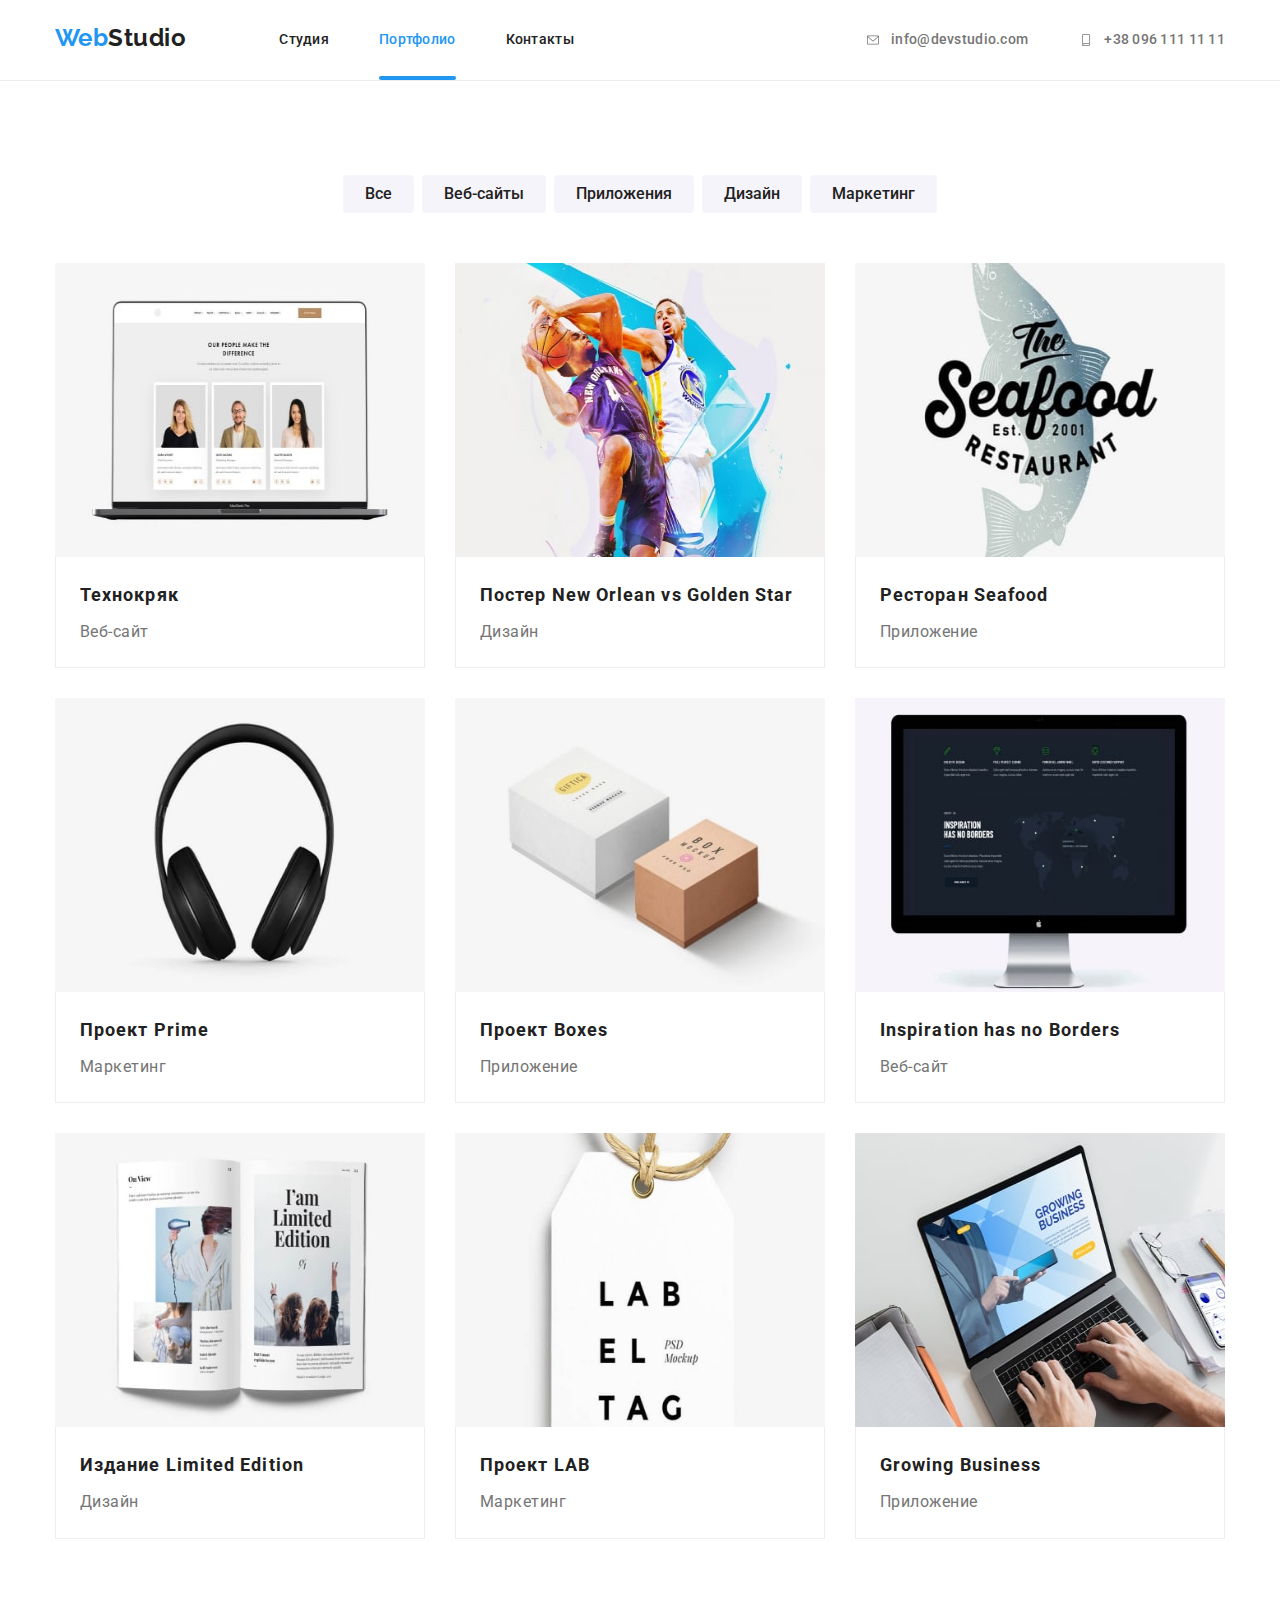
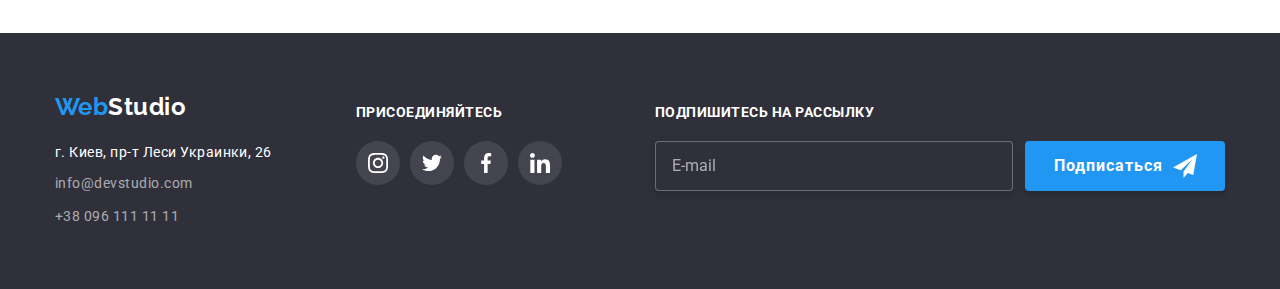
==== commit 3f8fba7d: "сделаны адаптивные изображения" ====
--- a/portfolio.html
+++ b/portfolio.html
@@ -101,10 +101,10 @@
                 <ul class="examples">
                     <li class="examples__item">
                         <a href="" class="examples__link">
-                            <img class="photo" src="./images/imgp1.jpg" alt="Пример веб-сайта" width="370">
-                            <div class="examples__container">
-                                <p class="examples__description">Технокряк это современная площадка распространения коронавируса. Компании используют эту платформу для цифрового
-                                шпионажа и атак на защищённые сервера конкурентов.
+                            <img class="photo-examples" srcset="./images/texnokr-1x.jpg 1x, ./images/texnokr-2x.jpg 2x" src="./images/texnokr-1x.jpg" alt="Пример веб-сайта">
+                            <div class="examples__container">
+                                <p class="examples__description">Ресурс предлагает комплексные предложения с разным уровнем функционала и сервисов. Все это позволит посетителю получить
+                                исчерпывающие сведения <br> о компании или частном лице.
                                 </p>
                             </div>
                             <div class="examples__info examples__info--height">
@@ -115,10 +115,10 @@
                     </li>
                     <li class="examples__item">
                         <a href="" class="examples__link">
-                            <img class="photo" src="./images/imgp2.jpg" alt="Постер" width="370">
-                            <div class="examples__container">
-                                <p class="examples__description">Технокряк это современная площадка распространения коронавируса. Компании используют эту платформу для цифрового
-                                    шпионажа и атак на защищённые сервера конкурентов.
+                            <img class="photo-examples" srcset="./images/orlean-1x.jpg 1x, ./images/orlean-2x.jpg 2x" src="./images/orlean-1x.jpg" alt="Постер">
+                            <div class="examples__container">
+                                <p class="examples__description">Ресурс предлагает комплексные предложения с разным уровнем функционала и сервисов. Все это позволит посетителю получить
+                                исчерпывающие сведения <br> о компании или частном лице.
                                 </p>
                             </div>
                             <div class="examples__info">
@@ -129,10 +129,10 @@
                     </li>
                     <li class="examples__item">
                         <a href="" class="examples__link">
-                            <img class="photo" src="./images/imgp3.jpg" alt="Логотип" width="370">
-                            <div class="examples__container">
-                                <p class="examples__description">Технокряк это современная площадка распространения коронавируса. Компании используют эту платформу для цифрового
-                                    шпионажа и атак на защищённые сервера конкурентов.
+                            <img class="photo-examples" srcset="./images/restoran-1x.jpg 1x, ./images/restoran-2x.jpg 2x" src="./images/restoran-1x.jpg" alt="Логотип">
+                            <div class="examples__container">
+                                <p class="examples__description">Ресурс предлагает комплексные предложения с разным уровнем функционала и сервисов. Все это позволит посетителю получить
+                                исчерпывающие сведения <br> о компании или частном лице.
                                 </p class="examples__description">
                             </div>
                             <div class="examples__info">
@@ -143,10 +143,10 @@
                     </li>
                     <li class="examples__item">
                         <a href="" class="examples__link">
-                            <img class="photo" src="./images/imgp4.jpg" alt="Наушники" width="370">
-                            <div class="examples__container">
-                                <p class="examples__description">Технокряк это современная площадка распространения коронавируса. Компании используют эту платформу для цифрового
-                                    шпионажа и атак на защищённые сервера конкурентов.
+                            <img class="photo-examples" srcset="./images/proekt-prime-1x.jpg 1x, ./images/proekt-prime-2x.jpg 2x" src="./images/proekt-prime-1x.jpg" alt="Наушники">
+                            <div class="examples__container">
+                                <p class="examples__description">Ресурс предлагает комплексные предложения с разным уровнем функционала и сервисов. Все это позволит посетителю получить
+                                исчерпывающие сведения <br> о компании или частном лице.
                                 </p>
                             </div>
                             <div class="examples__info">
@@ -157,10 +157,10 @@
                     </li>
                     <li class="examples__item">
                         <a href="" class="examples__link">
-                            <img class="photo" src="./images/imgp5.jpg" alt="Коробки" width="370">
-                            <div class="examples__container">
-                                <p class="examples__description">Технокряк это современная площадка распространения коронавируса. Компании используют эту платформу для цифрового
-                                    шпионажа и атак на защищённые сервера конкурентов.
+                            <img class="photo-examples" srcset="./images/proekt-boxes-1x.jpg 1x, ./images/proekt-boxes-2x.jpg 2x" src="./images/proekt-boxes-1x.jpg" alt="Коробки">
+                            <div class="examples__container">
+                                <p class="examples__description">Ресурс предлагает комплексные предложения с разным уровнем функционала и сервисов. Все это позволит посетителю получить
+                                исчерпывающие сведения <br> о компании или частном лице.
                                 </p>
                             </div>
                             <div class="examples__info">
@@ -171,10 +171,10 @@
                     </li>
                     <li class="examples__item">
                         <a href="" class="examples__link">
-                            <img class="photo" src="./images/imgp6.jpg" alt="Пример веб-сайта" width="370">
-                            <div class="examples__container">
-                                <p class="examples__description">Технокряк это современная площадка распространения коронавируса. Компании используют эту платформу для цифрового
-                                    шпионажа и атак на защищённые сервера конкурентов.
+                            <img class="photo-examples" srcset="./images/inspiration-1x.jpg 1x, ./images/inspiration-2x.jpg 2x" src="./images/inspiration-1x.jpg" alt="Пример веб-сайта">
+                            <div class="examples__container">
+                                <p class="examples__description">Ресурс предлагает комплексные предложения с разным уровнем функционала и сервисов. Все это позволит посетителю получить
+                                исчерпывающие сведения <br> о компании или частном лице.
                                 </p>
                             </div>
                             <div class="examples__info">
@@ -185,10 +185,10 @@
                     </li>
                     <li class="examples__item">
                         <a href="" class="examples__link">
-                            <img class="photo" src="./images/imgp7.jpg" alt="Книга" width="370">
-                            <div class="examples__container">
-                                <p class="examples__description">Технокряк это современная площадка распространения коронавируса. Компании используют эту платформу для цифрового
-                                    шпионажа и атак на защищённые сервера конкурентов.
+                            <img class="photo-examples" srcset="./images/izdanie-1x.jpg 1x, ./images/izdanie-2x.jpg 2x" src="./images/izdanie-1x.jpg" alt="Книга">
+                            <div class="examples__container">
+                                <p class="examples__description">Ресурс предлагает комплексные предложения с разным уровнем функционала и сервисов. Все это позволит посетителю получить
+                                исчерпывающие сведения <br> о компании или частном лице.
                                 </p>
                             </div>
                             <div class="examples__info">
@@ -199,10 +199,10 @@
                     </li>
                     <li class="examples__item">
                         <a href="" class="examples__link">
-                            <img class="photo" src="./images/imgp8.jpg" alt="Логотип" width="370">
-                            <div class="examples__container">
-                                <p class="examples__description">Технокряк это современная площадка распространения коронавируса. Компании используют эту платформу для цифрового
-                                    шпионажа и атак на защищённые сервера конкурентов.
+                            <img class="photo-examples" srcset="./images/LAB-1x.jpg 1x, ./images/LAB-2x.jpg 2x" src="./images/LAB-1x.jpg" alt="Логотип">
+                            <div class="examples__container">
+                                <p class="examples__description">Ресурс предлагает комплексные предложения с разным уровнем функционала и сервисов. Все это позволит посетителю получить
+                                исчерпывающие сведения <br> о компании или частном лице.
                                 </p>
                             </div>
                             <div class="examples__info">
@@ -213,10 +213,10 @@
                     </li>
                     <li class="examples__item">
                         <a href="" class="examples__link">
-                            <img class="photo" src="./images/imgp9.jpg" alt="Пример приложения" width="370">
-                            <div class="examples__container">
-                                <p class="examples__description">Технокряк это современная площадка распространения коронавируса. Компании используют эту платформу для цифрового
-                                    шпионажа и атак на защищённые сервера конкурентов.
+                            <img class="photo-examples" srcset="./images/growing-business-1x.jpg 1x, ./images/growing-business-2x.jpg 2x" src="./images/growing-business-1x.jpg" alt="Пример приложения">
+                            <div class="examples__container">
+                                <p class="examples__description">Ресурс предлагает комплексные предложения с разным уровнем функционала и сервисов. Все это позволит посетителю получить
+                                исчерпывающие сведения <br> о компании или частном лице.
                                 </p>
                             </div>
                             <div class="examples__info">
--- a/css/main.min.css
+++ b/css/main.min.css
@@ -1,2 +1,2 @@
-.site-nav,.contacts,.nav-menu,.contacts-mobile,.links-menu,.advantage__list,.services__list,.team-list,.filter,.examples{padding:0;margin:0;list-style:none}.visually-hidden{position:absolute;width:1px;height:1px;margin:-1px;border:0;padding:0;white-space:nowrap;-webkit-clip-path:inset(100%);clip-path:inset(100%);clip:rect(0 0 0 0);overflow:hidden}body{color:#212121;font-family:Roboto,sans-serif;letter-spacing:0.03em}.container{margin:0 auto;padding-left:15px;padding-right:15px}@media screen and (min-width: 480px){.container{width:480px}}@media screen and (min-width: 768px){.container{width:768px}}@media screen and (min-width: 1200px){.container{width:1200px}}.section-titel{margin-top:0;font-weight:700;text-align:center}@media screen and (max-width: 767px){.section-titel{margin-bottom:30px;font-size:28px;line-height:1.18}}@media screen and (min-width: 768px){.section-titel{margin-bottom:30px;font-size:28px;line-height:1.18}}@media screen and (min-width: 1200px){.section-titel{margin-bottom:50px;font-size:36px;line-height:1.2}}.page-header{border-bottom:1px solid #ececec}.page-header__menu-btn{display:-webkit-inline-box;display:-ms-inline-flexbox;display:inline-flex;margin:10px 0;padding:0;border:transparent;background-color:transparent}@media screen and (min-width: 767px){.page-header__menu-btn{display:none}}.logo{display:block;color:#2196f3;font-family:Raleway,sans-serif;font-weight:700;font-size:24px;line-height:1.16;text-decoration:none}@media screen and (max-width: 767px){.logo{padding-top:16px;padding-bottom:16px}}@media screen and (min-width: 768px){.logo{padding-top:26px;padding-bottom:26px}}@media screen and (min-width: 1200px){.logo{padding-top:24px;padding-bottom:25px;margin-right:93px}}.logo__text{color:#212121}.main-nav{display:-webkit-box;display:-ms-flexbox;display:flex}.page-header__nav{display:-webkit-box;display:-ms-flexbox;display:flex}@media screen and (max-width: 767px){.page-header__nav{-webkit-box-pack:justify;-ms-flex-pack:justify;justify-content:space-between;width:100%}}.site-nav{display:none}@media screen and (min-width: 768px){.site-nav{display:-webkit-box;display:-ms-flexbox;display:flex;margin-left:88px}.site-nav__item:not(:last-child){margin-right:50px}}@media screen and (min-width: 1200px){.site-nav{display:-webkit-box;display:-ms-flexbox;display:flex;margin-left:0}.site-nav__item:not(:last-child){margin-right:50px}}.site-nav__link{display:block;padding-top:32px;padding-bottom:32px;-webkit-transition:color 250ms cubic-bezier(0.4, 0, 0.2, 1);transition:color 250ms cubic-bezier(0.4, 0, 0.2, 1);color:#212121;font-weight:500;font-size:14px;line-height:1.14;letter-spacing:0.02em;text-decoration:none}.site-nav__link:hover,.site-nav__link:focus{color:#2196f3}.site-nav__link--current{position:relative;color:#2196f3}.site-nav__link--current::after{content:'';position:absolute;left:0;bottom:0;display:block;width:100%;height:4px;background-color:#2196f3;border-radius:2px}.contacts{display:none;margin-left:auto}@media screen and (min-width: 768px){.contacts{display:block;padding-top:21px;padding-bottom:21px}}@media screen and (min-width: 1200px){.contacts{display:-webkit-box;display:-ms-flexbox;display:flex;padding:0}}@media screen and (min-width: 768px){.contacts__item:not(:last-child){margin-bottom:10px}}@media screen and (min-width: 1200px){.contacts__item:not(:last-child){margin-right:50px;margin-bottom:0}}.contacts__link{display:-webkit-box;display:-ms-flexbox;display:flex;-webkit-box-align:center;-ms-flex-align:center;align-items:center;-webkit-transition:color 250ms cubic-bezier(0.4, 0, 0.2, 1);transition:color 250ms cubic-bezier(0.4, 0, 0.2, 1);font-weight:500;letter-spacing:0.02em;text-decoration:none;color:#757575;fill:#757575}.contacts__link:hover,.contacts__link:focus{color:#2196f3;fill:#2196f3}@media screen and (min-width: 768px){.contacts__link{font-size:12px;line-height:1.17}}@media screen and (min-width: 1200px){.contacts__link{padding-top:32px;padding-bottom:32px;font-size:14px;line-height:1.14}}.contacts__icon{-webkit-transition:fill 250ms cubic-bezier(0.4, 0, 0.2, 1);transition:fill 250ms cubic-bezier(0.4, 0, 0.2, 1)}@media screen and (min-width: 768px){.contacts__icon{width:14px;height:10px;margin-right:8px}}@media screen and (min-width: 1200px){.contacts__icon{width:16px;height:12px;margin-right:10px}}.mobile-menu{position:fixed;top:0;left:0;-webkit-transition:opacity 250ms cubic-bezier(0.4, 0, 0.2, 1);transition:opacity 250ms cubic-bezier(0.4, 0, 0.2, 1);width:100%;height:100%;overflow-y:scroll;background-color:#ffffff;-webkit-box-shadow:0px 4px 8px rgba(0,0,0,0.04),0px 2px 4px rgba(0,0,0,0.08),0px 1px 3px rgba(0,0,0,0.16);box-shadow:0px 4px 8px rgba(0,0,0,0.04),0px 2px 4px rgba(0,0,0,0.08),0px 1px 3px rgba(0,0,0,0.16);z-index:2}.mobile-menu.is-hidden{opacity:0;pointer-events:none;-webkit-transition:opacity 250ms cubic-bezier(0.4, 0, 0.2, 1);transition:opacity 250ms cubic-bezier(0.4, 0, 0.2, 1)}.menu-btn-close{position:absolute;top:10px;right:15px;margin:0;padding:0;border:none;background-color:transparent}.mobile-menu__container{padding:48px 40px}.nav-menu{display:block}.nav-menu__item{margin-bottom:32px}.nav-menu__item:last-child{margin-bottom:0}.nav-menu__link{font-weight:500;font-size:40px;line-height:1.17;letter-spacing:0.02em;text-decoration:none;color:#212121}.nav-menu__link--current{color:#2196f3}.contacts-mobile{display:block;margin-top:306px}.contacts-mobile__item{margin-bottom:32px}.contacts-mobile__item:last-child{margin-bottom:0}.contacts-mobile__tel-link{font-weight:500;font-size:34px;line-height:1.18;letter-spacing:0.02em;text-decoration:none;color:#2196f3}.contacts-mobile__mail-link{font-weight:500;font-size:24px;line-height:1.17;letter-spacing:0.02em;text-decoration:none;color:#757575}.links-menu{display:-webkit-box;display:-ms-flexbox;display:flex;margin-top:64px}.links-menu__item{margin-right:10px;padding-right:10px;border-right:1px solid rgba(33,33,33,0.2)}.links-menu__item:last-child{margin-right:0;padding-right:0;border-right:transparent}.links-menu__link{font-weight:500;font-size:18px;line-height:1.2;letter-spacing:0.02em;text-decoration:none;color:#2196f3}.hero{text-align:center;margin-left:auto;margin-right:auto;background-color:#c4c4c4;background-image:-webkit-gradient(linear, left top, right top, from(rgba(47,48,58,0.4)), to(rgba(47,48,58,0.4))),url(../images/bgh.jpg);background-image:linear-gradient(to right, rgba(47,48,58,0.4), rgba(47,48,58,0.4)),url(../images/bgh.jpg);background-repeat:no-repeat;background-position:center;background-size:cover}@media screen and (max-width: 767px){.hero{padding-top:118px;padding-bottom:118px;height:400px;max-width:767px}}.hero__titel{margin:0 auto 30px auto;color:#fff;font-weight:900;text-align:center;letter-spacing:0.06em;text-transform:uppercase}@media screen and (max-width: 767px){.hero__titel{max-width:360px;font-size:26px;line-height:1.61}}.hero__button{display:inline-block;border:transparent;padding:10px 32px;-webkit-transition:background-color 250ms cubic-bezier(0.4, 0, 0.2, 1);transition:background-color 250ms cubic-bezier(0.4, 0, 0.2, 1);border-radius:4px;background-color:#2196f3;color:#fff;font-weight:700;font-size:16px;line-height:1.9;letter-spacing:0.06em}.hero__button:hover,.hero__button:focus{background-color:#188ce8}@media screen and (max-width: 767px){.advantage{padding-top:60px;padding-bottom:60px}}@media screen and (min-width: 768px){.advantage{padding-top:60px;padding-bottom:60px}}@media screen and (min-width: 1200px){.advantage{padding-top:94px;padding-bottom:0}}@media screen and (max-width: 767px){.advantage__list{display:block}}@media screen and (min-width: 768px){.advantage__list{display:-webkit-box;display:-ms-flexbox;display:flex;-ms-flex-wrap:wrap;flex-wrap:wrap}}@media screen and (min-width: 1200px){.advantage__list{display:-webkit-box;display:-ms-flexbox;display:flex;-ms-flex-wrap:nowrap;flex-wrap:nowrap}}@media screen and (min-width: 768px){.advantage__item{width:354px;margin-right:30px;margin-bottom:30px}}@media screen and (min-width: 768px) and (max-width: 1199px){.advantage__item:nth-child(2n){margin-right:0}.advantage__item:nth-last-child(-n+2){margin-bottom:0}}@media screen and (min-width: 1200px){.advantage__item{width:270px;margin-right:30px;margin-bottom:0}.advantage__item:nth-child(4n){margin-right:0}}.advantage__icon{display:-webkit-box;display:-ms-flexbox;display:flex;-webkit-box-pack:center;-ms-flex-pack:center;justify-content:center;-webkit-box-align:center;-ms-flex-align:center;align-items:center;height:120px;margin-bottom:30px;background-color:#f5f4fa}.advantage__titel{margin-top:0;margin-bottom:10px;font-weight:700;font-size:14px;line-height:1.14;text-transform:uppercase}@media screen and (max-width: 767px){.advantage__titel{text-align:center}}.advantage__text{margin-top:0;margin-bottom:0;color:#757575;font-size:14px;line-height:1.7}.backdrop{position:fixed;top:0;left:0;-webkit-transition:opacity 250ms cubic-bezier(0.4, 0, 0.2, 1);transition:opacity 250ms cubic-bezier(0.4, 0, 0.2, 1);width:100%;height:100%;background-color:rgba(0,0,0,0.2);z-index:1}.backdrop.is-hidden{opacity:0;pointer-events:none;-webkit-transition:opacity 250ms cubic-bezier(0.4, 0, 0.2, 1);transition:opacity 250ms cubic-bezier(0.4, 0, 0.2, 1)}.backdrop__modal{position:absolute;top:50%;left:50%;-webkit-transform:translate(-50%, -50%);transform:translate(-50%, -50%);padding:40px 0;background:#fff;-webkit-box-shadow:0px 1px 3px rgba(0,0,0,0.12),0px 1px 1px rgba(0,0,0,0.14),0px 2px 1px rgba(0,0,0,0.2);box-shadow:0px 1px 3px rgba(0,0,0,0.12),0px 1px 1px rgba(0,0,0,0.14),0px 2px 1px rgba(0,0,0,0.2);border-radius:4px}@media screen and (max-width: 767px){.backdrop__modal{width:450px;height:609px}}@media screen and (min-width: 768px){.backdrop__modal{width:450px;height:609px}}@media screen and (min-width: 1200px){.backdrop__modal{width:528px;height:581px}}.backdrop__titel{display:block;margin:0 auto;font-weight:700;font-size:20px;text-align:center;color:#212121}@media screen and (max-width: 767px){.backdrop__titel{width:370px;line-height:1.5}}@media screen and (min-width: 768px){.backdrop__titel{width:370px;line-height:1.5}}@media screen and (min-width: 1200px){.backdrop__titel{width:448px;line-height:1.15}}.close-btn{display:-webkit-box;display:-ms-flexbox;display:flex;-webkit-box-pack:center;-ms-flex-pack:center;justify-content:center;-webkit-box-align:center;-ms-flex-align:center;align-items:center;width:30px;height:30px;cursor:pointer;position:absolute;top:8px;right:8px;-webkit-transition:fill 250ms cubic-bezier(0.4, 0, 0.2, 1);transition:fill 250ms cubic-bezier(0.4, 0, 0.2, 1);padding:0;background-color:#fff;border:2px solid rgba(0,0,0,0.1);border-radius:50%}.close-btn:hover,.close-btn:focus{fill:#2196f3}.backdrop-form{display:-webkit-box;display:-ms-flexbox;display:flex;-webkit-box-orient:vertical;-webkit-box-direction:normal;-ms-flex-direction:column;flex-direction:column;margin:0 auto}@media screen and (max-width: 767px){.backdrop-form{width:370px}}@media screen and (min-width: 768px){.backdrop-form{width:370px}}@media screen and (min-width: 1200px){.backdrop-form{width:448px}}.backdrop-form__field{display:-webkit-box;display:-ms-flexbox;display:flex;-webkit-box-orient:vertical;-webkit-box-direction:normal;-ms-flex-direction:column;flex-direction:column;margin-top:10px;position:relative}.backdrop-form__field:first-child{margin-top:12px}.backdrop-form__label{display:block;margin:0 0 4px 0;padding:0;font-size:12px;line-height:14px;letter-spacing:0.01em;color:#757575}.backdrop-form__input{width:100%;margin:0;padding:10px 10px 10px 42px;-webkit-transition:border-color 250ms cubic-bezier(0.4, 0, 0.2, 1);transition:border-color 250ms cubic-bezier(0.4, 0, 0.2, 1);color:#000000;border:1px solid rgba(33,33,33,0.2);border-radius:4px}.backdrop-form__input:focus{outline:none;border:1px solid #2196f3;cursor:pointer;fill:#2196f3}.backdrop-form__icon{position:absolute;left:12px;bottom:11px;-webkit-transition:fill 250ms cubic-bezier(0.4, 0, 0.2, 1);transition:fill 250ms cubic-bezier(0.4, 0, 0.2, 1);fill:#212121}.backdrop-form__input:focus+.backdrop-form__icon{fill:#2196f3}.backdrop-form__textarea{display:block;width:100%;height:120px;padding:12px 16px;margin:0;resize:none;cursor:pointer;-webkit-transition:border-color 250ms cubic-bezier(0.4, 0, 0.2, 1);transition:border-color 250ms cubic-bezier(0.4, 0, 0.2, 1);border:1px solid rgba(33,33,33,0.2);border-radius:4px;color:rgba(117,117,117,0.5)}.backdrop-form__textarea::-webkit-input-placeholder{font-size:12px;line-height:14px;letter-spacing:0.01em}.backdrop-form__textarea:-ms-input-placeholder{font-size:12px;line-height:14px;letter-spacing:0.01em}.backdrop-form__textarea::-ms-input-placeholder{font-size:12px;line-height:14px;letter-spacing:0.01em}.backdrop-form__textarea::placeholder{font-size:12px;line-height:14px;letter-spacing:0.01em}.backdrop-form__textarea:focus{outline:none;border:1px solid #2196f3}.checkbox{display:-webkit-box;display:-ms-flexbox;display:flex;-webkit-box-pack:center;-ms-flex-pack:center;justify-content:center;-webkit-box-align:center;-ms-flex-align:center;align-items:center;margin-top:20px}@media screen and (max-width: 767px){.checkbox{height:15px}}@media screen and (max-width: 1199px){.checkbox{height:15px}}.checkbox__input{position:absolute;width:1px;height:1px;margin:-1px;border:0;padding:0}.checkbox__icon{display:block;width:16px;height:15px;margin-right:8px;-webkit-transition:border-color 250ms cubic-bezier(0.4, 0, 0.2, 1),background-color 250ms cubic-bezier(0.4, 0, 0.2, 1);transition:border-color 250ms cubic-bezier(0.4, 0, 0.2, 1),background-color 250ms cubic-bezier(0.4, 0, 0.2, 1);border:2px solid #212121;border-radius:4px}.checkbox__input:checked+.checkbox__icon{background-color:#2196f3;background-image:url(../images/icon-check.svg);background-size:contain;background-origin:border-box;border-color:#2196f3}.checkbox__accept{letter-spacing:0.03em;color:#757575}@media screen and (max-width: 767px){.checkbox__accept{height:14px;font-size:12px;line-height:1.66}}@media screen and (max-width: 1199px){.checkbox__accept{height:14px;font-size:12px;line-height:1.66}}@media screen and (min-width: 1200px){.checkbox__accept{font-size:14px;line-height:24px}}.checkbox__conditions{color:#2196f3}.send-btn{display:block;padding:10px 55px;margin:30px auto 0;font-weight:700;font-size:16px;line-height:30px;text-align:center;letter-spacing:0.06em;border:transparent;cursor:pointer;-webkit-transition:background-color 250ms cubic-bezier(0.4, 0, 0.2, 1),-webkit-box-shadow 250ms cubic-bezier(0.4, 0, 0.2, 1);transition:background-color 250ms cubic-bezier(0.4, 0, 0.2, 1),-webkit-box-shadow 250ms cubic-bezier(0.4, 0, 0.2, 1);transition:background-color 250ms cubic-bezier(0.4, 0, 0.2, 1),box-shadow 250ms cubic-bezier(0.4, 0, 0.2, 1);transition:background-color 250ms cubic-bezier(0.4, 0, 0.2, 1),box-shadow 250ms cubic-bezier(0.4, 0, 0.2, 1),-webkit-box-shadow 250ms cubic-bezier(0.4, 0, 0.2, 1);background-color:#2196f3;color:#fff;border-radius:4px;-webkit-box-shadow:0px 4px 4px rgba(0,0,0,0.15);box-shadow:0px 4px 4px rgba(0,0,0,0.15)}.send-btn:hover{background-color:#188ce8;-webkit-box-shadow:0px 4px 4px rgba(0,0,0,0.15);box-shadow:0px 4px 4px rgba(0,0,0,0.15)}.services{padding-top:94px;padding-bottom:94px}@media screen and (max-width: 1199px){.services{display:none}}.services__list{display:-webkit-box;display:-ms-flexbox;display:flex;padding-top:0}.services__item{margin-right:30px;position:relative}.services__item:last-child{margin-right:0}.photo{display:block}.services__description{width:100%;position:absolute;left:0;bottom:0;text-align:center;background:rgba(47,48,58,0.8)}.services__text{margin:27px 0;font-weight:700;font-size:14px;line-height:16px;text-transform:uppercase;color:#fff}.team{background-color:#f5f4fa}@media screen and (max-width: 767px){.team{padding-top:60px;padding-bottom:60px}}@media screen and (min-width: 768px){.team{padding-top:60px;padding-bottom:60px}}@media screen and (min-width: 1200px){.team{padding-top:94px;padding-bottom:94px}}.team-list{display:-webkit-box;display:-ms-flexbox;display:flex;-ms-flex-wrap:wrap;flex-wrap:wrap}.team-list__item{border-radius:0px 0px 4px 4px;-webkit-box-shadow:0px 1px 3px rgba(0,0,0,0.12),0px 1px 1px rgba(0,0,0,0.14),0px 2px 1px rgba(0,0,0,0.2);box-shadow:0px 1px 3px rgba(0,0,0,0.12),0px 1px 1px rgba(0,0,0,0.14),0px 2px 1px rgba(0,0,0,0.2);background-color:#fff}@media screen and (max-width: 767px){.team-list__item{width:450px;margin-bottom:30px}.team-list__item:last-child{margin-bottom:0}}@media screen and (min-width: 768px){.team-list__item{width:354px;margin-right:30px;margin-bottom:30px}}@media screen and (min-width: 768px) and (max-width: 1199px){.team-list__item:nth-child(2n){margin-right:0}.team-list__item:nth-last-child(-n+2){margin-bottom:0}}@media screen and (min-width: 1200px){.team-list__item{width:270px;margin-right:30px}.team-list__item:last-child{margin-right:0}}.information{padding-top:30px}@media screen and (min-width: 1200px){.information{padding-bottom:30px}}.information__titel{margin-top:0;margin-bottom:10px;font-weight:500;font-size:16px;line-height:1.2;text-align:center}.information__text{margin-top:0;margin-bottom:0;color:#757575;font-size:16px;line-height:1.2;text-align:center}.social-networks{display:-webkit-box;display:-ms-flexbox;display:flex;-webkit-box-pack:center;-ms-flex-pack:center;justify-content:center;margin-top:16px;padding:0 0 24px 0;-webkit-box-align:center;-ms-flex-align:center;align-items:center}@media screen and (min-width: 1200px){.social-networks{padding:0}}.social-networks__item{display:-webkit-box;display:-ms-flexbox;display:flex;-webkit-box-align:center;-ms-flex-align:center;align-items:center;list-style:none;margin-right:10px;min-height:44px;min-width:44px;border-radius:50%}.social-networks__item:last-child{margin-right:0}.social-networks__link{display:-webkit-box;display:-ms-flexbox;display:flex;-webkit-box-pack:center;-ms-flex-pack:center;justify-content:center;-webkit-box-align:center;-ms-flex-align:center;align-items:center;min-height:44px;min-width:44px;-webkit-transition:fill 250ms cubic-bezier(0.4, 0, 0.2, 1),background-color 250ms cubic-bezier(0.4, 0, 0.2, 1);transition:fill 250ms cubic-bezier(0.4, 0, 0.2, 1),background-color 250ms cubic-bezier(0.4, 0, 0.2, 1);border-radius:50%;fill:#afb1b8}.social-networks__link:hover,.social-networks__link:focus{background-color:#2196f3;fill:#fff}@media screen and (max-width: 767px){.regular-customers{padding-top:60px;padding-bottom:60px}}@media screen and (min-width: 768px){.regular-customers{padding-top:60px;padding-bottom:60px}}@media screen and (min-width: 1200px){.regular-customers{padding-top:94px;padding-bottom:94px}}.customers-list{display:-webkit-box;display:-ms-flexbox;display:flex;margin:0;padding:0;list-style-type:none}@media screen and (max-width: 767px){.customers-list{-ms-flex-wrap:wrap;flex-wrap:wrap}}@media screen and (max-width: 1199px){.customers-list{-ms-flex-wrap:wrap;flex-wrap:wrap}}.customers-list__item{display:-webkit-box;display:-ms-flexbox;display:flex;-webkit-box-align:center;-ms-flex-align:center;align-items:center;-webkit-box-pack:center;-ms-flex-pack:center;justify-content:center;padding:0;height:92px;-webkit-transition:border 250ms cubic-bezier(0.4, 0, 0.2, 1);transition:border 250ms cubic-bezier(0.4, 0, 0.2, 1);border:1px solid #afb1b8;border-radius:4px}.customers-list__item:hover,.customers-list__item:focus{border:1px solid #2196f3}@media screen and (max-width: 767px){.customers-list__item{width:210px;margin-right:30px;margin-bottom:30px}.customers-list__item:nth-child(2n){margin-right:0}.customers-list__item:nth-last-child(-n+2){margin-bottom:0}}@media screen and (min-width: 768px){.customers-list__item{width:226px;margin-right:30px;margin-bottom:30px}}@media screen and (min-width: 768px) and (max-width: 1199px){.customers-list__item:nth-child(3n){margin-right:0}.customers-list__item:nth-last-child(-n+3){margin-bottom:0}}@media screen and (min-width: 1200px){.customers-list__item{width:170px;margin-right:30px}.customers-list__item:last-child{margin-right:0}}.customers-list__link{display:-webkit-box;display:-ms-flexbox;display:flex;-webkit-box-pack:center;-ms-flex-pack:center;justify-content:center;-webkit-box-align:center;-ms-flex-align:center;align-items:center;width:100%;height:100%;-webkit-transition:fill 250ms cubic-bezier(0.4, 0, 0.2, 1);transition:fill 250ms cubic-bezier(0.4, 0, 0.2, 1);border-radius:4px;fill:#afb1b8}.customers-list__link:hover,.customers-list__link:focus{fill:#2196f3}.footer{padding-top:60px;padding-bottom:60px;background-color:#2f303a}.footer-container{-ms-flex-line-pack:baseline;align-content:baseline;margin:0 auto;padding-left:15px;padding-right:15px}@media screen and (min-width: 480px){.footer-container{width:480px}}@media screen and (min-width: 768px){.footer-container{display:-webkit-box;display:-ms-flexbox;display:flex;width:768px;-ms-flex-wrap:wrap;flex-wrap:wrap}}@media screen and (min-width: 1200px){.footer-container{display:-webkit-box;display:-ms-flexbox;display:flex;width:1200px;-ms-flex-wrap:nowrap;flex-wrap:nowrap}}.contacts-container{width:231px}@media screen and (max-width: 767px){.contacts-container{text-align:center;margin:0 auto}}@media screen and (min-width: 768px) and (max-width: 1199px){.contacts-container{text-align:center;margin:0 auto;margin-left:76px}}@media screen and (min-width: 1200px){.contacts-container{margin-right:70px}}.logo--footer{margin:0 0 20px 0;padding:0}.logo__text--white{color:#fff}.address{color:#fff;font-size:14px;line-height:1.7;font-style:normal}@media screen and (max-width: 767px){.address{margin-bottom:60px}}.address__text{margin:0 0 9px 0}@media screen and (max-width: 767px){.address__text{margin-bottom:8px}}@media screen and (min-width: 768px){.address__text{margin-bottom:8px}}.address__link{display:block;margin:0;-webkit-transition:color 250ms cubic-bezier(0.4, 0, 0.2, 1);transition:color 250ms cubic-bezier(0.4, 0, 0.2, 1);color:rgba(255,255,255,0.6);text-decoration:none}.address__link:hover,.address__link:focus{color:#f5f4fa}.address__link:last-child{margin-bottom:0}@media screen and (max-width: 767px){.address__link{margin-bottom:8px}}@media screen and (min-width: 768px){.address__link{margin-bottom:8px}}@media screen and (min-width: 1200px){.address__link{margin-bottom:9px}}@media screen and (max-width: 767px){.footer-social-container{display:-webkit-box;display:-ms-flexbox;display:flex;-webkit-box-orient:vertical;-webkit-box-direction:normal;-ms-flex-direction:column;flex-direction:column;width:206px;margin:0 auto}}@media screen and (min-width: 768px) and (max-width: 1199px){.footer-social-container{display:-webkit-box;display:-ms-flexbox;display:flex;-webkit-box-orient:vertical;-webkit-box-direction:normal;-ms-flex-direction:column;flex-direction:column;width:206px;margin-right:89px;padding-top:5px}}.join-text{font-weight:700;font-size:14px;line-height:1.14;text-transform:uppercase;color:#fff}@media screen and (max-width: 767px){.join-text{margin:0 0 20px 0;text-align:center}}@media screen and (min-width: 768px){.join-text{margin:0 0 20px 0;text-align:center}}@media screen and (min-width: 1200px){.join-text{margin:12px 0 20px 0;text-align:left}}@media screen and (max-width: 767px){.social-networks--footer{margin:0 0 60px 0;padding:0}}@media screen and (min-width: 768px){.social-networks--footer{margin:0;padding:0}}@media screen and (min-width: 1200px){.social-networks--footer{margin:0 93px 0 0}}.social-networks__item:last-child{margin-right:0}.social-networks__item--dark{background:rgba(255,255,255,0.1)}.social-networks__link--white{fill:#fff}@media screen and (max-width: 767px){.join-container{max-width:450px;margin:0 auto}}@media screen and (min-width: 768px) and (max-width: 1199px){.join-container{width:450px;margin:0 auto;padding-top:60px}}@media screen and (min-width: 1200px){.join-container{display:inline-block;width:570px}}.footer-form{display:-webkit-box;display:-ms-flexbox;display:flex}@media screen and (max-width: 767px){.footer-form{-webkit-box-orient:vertical;-webkit-box-direction:normal;-ms-flex-direction:column;flex-direction:column}}@media screen and (max-width: 1199px){.footer-form{-webkit-box-orient:vertical;-webkit-box-direction:normal;-ms-flex-direction:column;flex-direction:column}}.footer-form__input{padding:15px 16px;margin:0;border:1px solid rgba(255,255,255,0.3);border-radius:4px;-webkit-transition:250ms cubic-bezier(0.4, 0, 0.2, 1);transition:250ms cubic-bezier(0.4, 0, 0.2, 1);color:#fff;background-color:#2f303a;-webkit-filter:drop-shadow(0px 4px 4px rgba(0,0,0,0.15));filter:drop-shadow(0px 4px 4px rgba(0,0,0,0.15))}.footer-form__input::-webkit-input-placeholder{font-size:16px;line-height:1.25;color:rgba(255,255,255,0.6)}.footer-form__input:-ms-input-placeholder{font-size:16px;line-height:1.25;color:rgba(255,255,255,0.6)}.footer-form__input::-ms-input-placeholder{font-size:16px;line-height:1.25;color:rgba(255,255,255,0.6)}.footer-form__input::placeholder{font-size:16px;line-height:1.25;color:rgba(255,255,255,0.6)}.footer-form__input:focus{outline:none;border:1px solid #2196f3;cursor:pointer}@media screen and (max-width: 767px){.footer-form__input{margin-bottom:20px}}@media screen and (min-width: 768px) and (max-width: 1199px){.footer-form__input{width:100%;margin-bottom:20px}}@media screen and (min-width: 1200px){.footer-form__input{width:358px;margin-right:12px}}.mailing-btn{width:200px;padding:10px 29px;margin:0;font-weight:700;font-size:16px;line-height:1.9;-webkit-box-align:center;-ms-flex-align:center;align-items:center;text-align:start;letter-spacing:0.06em;cursor:pointer;background-color:#2196f3;color:#fff;-webkit-box-shadow:0px 4px 4px rgba(0,0,0,0.15);box-shadow:0px 4px 4px rgba(0,0,0,0.15);border:transparent;border-radius:4px;background-image:url(../images/icon-send.svg);background-repeat:no-repeat;background-position:148px 13px}@media screen and (max-width: 767px){.mailing-btn{margin:0 auto}}@media screen and (max-width: 1199px){.mailing-btn{margin:0 auto}}.works-section{display:-webkit-box;display:-ms-flexbox;display:flex;-ms-flex-wrap:wrap;flex-wrap:wrap;margin-left:auto;margin-right:auto}@media screen and (max-width: 767px){.works-section{padding-top:60px;padding-bottom:60px}}@media screen and (min-width: 768px){.works-section{padding-top:60px;padding-bottom:60px}}@media screen and (min-width: 1200px){.works-section{padding-top:94px;padding-bottom:94px}}.container-portfolio{display:-webkit-box;display:-ms-flexbox;display:flex;-ms-flex-wrap:wrap;flex-wrap:wrap;padding-left:15px;padding-right:15px;margin-left:auto;margin-right:auto}@media screen and (min-width: 480px){.container-portfolio{width:480px}}@media screen and (min-width: 768px){.container-portfolio{width:768px}}@media screen and (min-width: 1200px){.container-portfolio{width:1200px}}.filter{display:-webkit-box;display:-ms-flexbox;display:flex;margin-left:auto;margin-right:auto}@media screen and (max-width: 767px){.filter{margin-bottom:40px;-ms-flex-wrap:wrap;flex-wrap:wrap}}@media screen and (min-width: 768px){.filter{margin-bottom:40px}}@media screen and (min-width: 1200px){.filter{margin-bottom:50px}}.filter__item{margin-right:8px}@media screen and (max-width: 767px){.filter__item{padding-bottom:15px}}.filter__item:last-child{margin-right:0}@media screen and (max-width: 767px){.filter__item:nth-last-child(-n+2){padding-bottom:0px}}.filter__button{padding:6px 22px;border-radius:4px;border:transparent;-webkit-transition:background-color 250ms cubic-bezier(0.4, 0, 0.2, 1),color 250ms cubic-bezier(0.4, 0, 0.2, 1),-webkit-box-shadow 250ms cubic-bezier(0.4, 0, 0.2, 1);transition:background-color 250ms cubic-bezier(0.4, 0, 0.2, 1),color 250ms cubic-bezier(0.4, 0, 0.2, 1),-webkit-box-shadow 250ms cubic-bezier(0.4, 0, 0.2, 1);transition:box-shadow 250ms cubic-bezier(0.4, 0, 0.2, 1),background-color 250ms cubic-bezier(0.4, 0, 0.2, 1),color 250ms cubic-bezier(0.4, 0, 0.2, 1);transition:box-shadow 250ms cubic-bezier(0.4, 0, 0.2, 1),background-color 250ms cubic-bezier(0.4, 0, 0.2, 1),color 250ms cubic-bezier(0.4, 0, 0.2, 1),-webkit-box-shadow 250ms cubic-bezier(0.4, 0, 0.2, 1);font-weight:500;font-size:16px;line-height:1.6;text-align:center;cursor:pointer;background-color:#f5f4fa;color:#212121}.filter__button:hover,.filter__button:focus{background-color:#2196f3;color:#fff;-webkit-box-shadow:0px 3px 1px rgba(0,0,0,0.1),0px 1px 2px rgba(0,0,0,0.08),0px 2px 2px rgba(0,0,0,0.12);box-shadow:0px 3px 1px rgba(0,0,0,0.1),0px 1px 2px rgba(0,0,0,0.08),0px 2px 2px rgba(0,0,0,0.12)}@media screen and (max-width: 767px){.examples{display:block}}@media screen and (min-width: 768px){.examples{display:-webkit-box;display:-ms-flexbox;display:flex;-ms-flex-wrap:wrap;flex-wrap:wrap}}.examples__item{margin-bottom:30px}@media screen and (max-width: 767px){.examples__item{width:450px}.examples__item:last-child{margin-bottom:0}}@media screen and (min-width: 768px){.examples__item{width:354px;margin-right:30px}}@media screen and (min-width: 768px) and (max-width: 1199px){.examples__item:nth-child(2n){margin-right:0}.examples__item:nth-last-child(-n+2){margin-bottom:0}}@media screen and (min-width: 1200px){.examples__item{width:370px;margin-right:30px}.examples__item:nth-child(3n){margin-right:0}.examples__item:nth-last-child(-n+3){margin-bottom:0}}.examples__link{display:block;position:relative;-webkit-transition:color 250ms cubic-bezier(0.4, 0, 0.2, 1),-webkit-box-shadow 250ms cubic-bezier(0.4, 0, 0.2, 1);transition:color 250ms cubic-bezier(0.4, 0, 0.2, 1),-webkit-box-shadow 250ms cubic-bezier(0.4, 0, 0.2, 1);transition:color 250ms cubic-bezier(0.4, 0, 0.2, 1),box-shadow 250ms cubic-bezier(0.4, 0, 0.2, 1);transition:color 250ms cubic-bezier(0.4, 0, 0.2, 1),box-shadow 250ms cubic-bezier(0.4, 0, 0.2, 1),-webkit-box-shadow 250ms cubic-bezier(0.4, 0, 0.2, 1);color:#212121;text-decoration:none;overflow:hidden}.examples__link:hover,.examples__link:focus{-webkit-box-shadow:0px 1px 1px rgba(0,0,0,0.12),0px 4px 4px rgba(0,0,0,0.06),1px 4px 6px rgba(0,0,0,0.16);box-shadow:0px 1px 1px rgba(0,0,0,0.12),0px 4px 4px rgba(0,0,0,0.06),1px 4px 6px rgba(0,0,0,0.16)}.examples__link:hover .examples__container,.examples__link:focus .examples__container{-webkit-transform:translateY(0);transform:translateY(0)}.examples__container{width:100%;height:294px;margin:0 0 0 0;position:absolute;left:0;top:0;-webkit-transform:translateY(101%);transform:translateY(101%);-webkit-transition:-webkit-transform 250ms cubic-bezier(0.4, 0, 0.2, 1);transition:-webkit-transform 250ms cubic-bezier(0.4, 0, 0.2, 1);transition:transform 250ms cubic-bezier(0.4, 0, 0.2, 1);transition:transform 250ms cubic-bezier(0.4, 0, 0.2, 1), -webkit-transform 250ms cubic-bezier(0.4, 0, 0.2, 1);background:rgba(33,150,243,0.9)}.examples__description{margin:0;padding:63px 24px;font-size:18px;line-height:28px;color:#fff}.examples__info{padding:20px 24px;border:1px solid #eeeeee;border-top:transparent;position:relative;z-index:1;background-color:#fff}@media screen and (min-width: 768px) and (max-width: 1199px){.examples__info--height{height:147.4px}}.examples__titel{margin:0 0 4px 0;font-weight:700;font-size:18px;line-height:2;letter-spacing:0.06em}.examples__text{margin:0;color:#757575;font-size:16px;line-height:1.9}
+.site-nav,.contacts,.nav-menu,.contacts-mobile,.links-menu,.advantage__list,.services__list,.team-list,.filter,.examples{padding:0;margin:0;list-style:none}.visually-hidden{position:absolute;width:1px;height:1px;margin:-1px;border:0;padding:0;white-space:nowrap;-webkit-clip-path:inset(100%);clip-path:inset(100%);clip:rect(0 0 0 0);overflow:hidden}body{color:#212121;font-family:Roboto,sans-serif;letter-spacing:0.03em}.container{margin:0 auto;padding-left:15px;padding-right:15px}@media screen and (min-width: 480px){.container{width:480px}}@media screen and (min-width: 768px){.container{width:768px}}@media screen and (min-width: 1200px){.container{width:1200px}}.section-titel{margin-top:0;margin-bottom:30px;font-weight:700;font-size:28px;line-height:1.18;text-align:center}@media screen and (min-width: 1200px){.section-titel{margin-bottom:50px;font-size:36px;line-height:1.2}}.page-header{border-bottom:1px solid #ececec}.page-header__menu-btn{display:-webkit-inline-box;display:-ms-inline-flexbox;display:inline-flex;margin:10px 0;padding:0;border:transparent;background-color:transparent}@media screen and (min-width: 767px){.page-header__menu-btn{display:none}}.logo{display:block;padding-top:16px;padding-bottom:16px;color:#2196f3;font-family:Raleway,sans-serif;font-weight:700;font-size:24px;line-height:1.16;text-decoration:none}@media screen and (min-width: 768px){.logo{padding-top:26px;padding-bottom:26px}}@media screen and (min-width: 1200px){.logo{padding-top:24px;padding-bottom:25px;margin-right:93px}}.logo__text{color:#212121}.main-nav{display:-webkit-box;display:-ms-flexbox;display:flex}.page-header__nav{display:-webkit-box;display:-ms-flexbox;display:flex;-webkit-box-pack:justify;-ms-flex-pack:justify;justify-content:space-between}@media screen and (max-width: 767px){.page-header__nav{width:100%}}.site-nav{display:none}@media screen and (min-width: 768px){.site-nav{display:-webkit-box;display:-ms-flexbox;display:flex;margin-left:88px}.site-nav__item:not(:last-child){margin-right:50px}}@media screen and (min-width: 1200px){.site-nav{display:-webkit-box;display:-ms-flexbox;display:flex;margin-left:0}.site-nav__item:not(:last-child){margin-right:50px}}.site-nav__link{display:block;padding-top:32px;padding-bottom:32px;-webkit-transition:color 250ms cubic-bezier(0.4, 0, 0.2, 1);transition:color 250ms cubic-bezier(0.4, 0, 0.2, 1);color:#212121;font-weight:500;font-size:14px;line-height:1.14;letter-spacing:0.02em;text-decoration:none}.site-nav__link:hover,.site-nav__link:focus{color:#2196f3}.site-nav__link--current{position:relative;color:#2196f3}.site-nav__link--current::after{content:'';position:absolute;left:0;bottom:0;display:block;width:100%;height:4px;background-color:#2196f3;border-radius:2px}.contacts{display:none;margin-left:auto}@media screen and (min-width: 768px){.contacts{display:block;padding-top:21px;padding-bottom:21px}}@media screen and (min-width: 1200px){.contacts{display:-webkit-box;display:-ms-flexbox;display:flex;padding:0}}@media screen and (min-width: 768px){.contacts__item:not(:last-child){margin-bottom:10px}}@media screen and (min-width: 1200px){.contacts__item:not(:last-child){margin-right:50px;margin-bottom:0}}.contacts__link{display:-webkit-box;display:-ms-flexbox;display:flex;-webkit-box-align:center;-ms-flex-align:center;align-items:center;-webkit-transition:color 250ms cubic-bezier(0.4, 0, 0.2, 1);transition:color 250ms cubic-bezier(0.4, 0, 0.2, 1);font-weight:500;letter-spacing:0.02em;text-decoration:none;color:#757575;fill:#757575}.contacts__link:hover,.contacts__link:focus{color:#2196f3;fill:#2196f3}@media screen and (min-width: 768px){.contacts__link{font-size:12px;line-height:1.17}}@media screen and (min-width: 1200px){.contacts__link{padding-top:32px;padding-bottom:32px;font-size:14px;line-height:1.14}}.contacts__icon{-webkit-transition:fill 250ms cubic-bezier(0.4, 0, 0.2, 1);transition:fill 250ms cubic-bezier(0.4, 0, 0.2, 1)}@media screen and (min-width: 768px){.contacts__icon{width:14px;height:10px;margin-right:8px}}@media screen and (min-width: 1200px){.contacts__icon{width:16px;height:12px;margin-right:10px}}.mobile-menu{position:fixed;top:0;left:0;-webkit-transition:opacity 250ms cubic-bezier(0.4, 0, 0.2, 1);transition:opacity 250ms cubic-bezier(0.4, 0, 0.2, 1);width:100%;height:100%;overflow-y:scroll;background-color:#ffffff;-webkit-box-shadow:0px 4px 8px rgba(0,0,0,0.04),0px 2px 4px rgba(0,0,0,0.08),0px 1px 3px rgba(0,0,0,0.16);box-shadow:0px 4px 8px rgba(0,0,0,0.04),0px 2px 4px rgba(0,0,0,0.08),0px 1px 3px rgba(0,0,0,0.16);z-index:2}.mobile-menu.is-hidden{opacity:0;pointer-events:none;-webkit-transition:opacity 250ms cubic-bezier(0.4, 0, 0.2, 1);transition:opacity 250ms cubic-bezier(0.4, 0, 0.2, 1)}.menu-btn-close{position:absolute;top:10px;right:15px;margin:0;padding:0;border:none;background-color:transparent}.mobile-menu__container{padding:48px 40px}.nav-menu{display:block}.nav-menu__item{margin-bottom:32px}.nav-menu__item:last-child{margin-bottom:0}.nav-menu__link{font-weight:500;font-size:40px;line-height:1.17;letter-spacing:0.02em;text-decoration:none;color:#212121}.nav-menu__link--current{color:#2196f3}.contacts-mobile{display:block;margin-top:306px}.contacts-mobile__item{margin-bottom:32px}.contacts-mobile__item:last-child{margin-bottom:0}.contacts-mobile__tel-link{font-weight:500;font-size:34px;line-height:1.18;letter-spacing:0.02em;text-decoration:none;color:#2196f3}.contacts-mobile__mail-link{font-weight:500;font-size:24px;line-height:1.17;letter-spacing:0.02em;text-decoration:none;color:#757575}.links-menu{display:-webkit-box;display:-ms-flexbox;display:flex;margin-top:64px}.links-menu__item{margin-right:10px;padding-right:10px;border-right:1px solid rgba(33,33,33,0.2)}.links-menu__item:last-child{margin-right:0;padding-right:0;border-right:transparent}.links-menu__link{font-weight:500;font-size:18px;line-height:1.2;letter-spacing:0.02em;text-decoration:none;color:#2196f3}.hero{text-align:center;margin-left:auto;margin-right:auto;background-color:#c4c4c4;background-image:-webkit-gradient(linear, left top, right top, from(rgba(47,48,58,0.4)), to(rgba(47,48,58,0.4))),url(../images/bgh.jpg);background-image:linear-gradient(to right, rgba(47,48,58,0.4), rgba(47,48,58,0.4)),url(../images/bgh.jpg);background-repeat:no-repeat;background-position:center;background-size:cover}@media screen and (max-width: 767px){.hero{padding-top:118px;padding-bottom:118px;height:400px;max-width:767px}}.hero__titel{margin:0 auto 30px auto;color:#fff;font-weight:900;text-align:center;letter-spacing:0.06em;text-transform:uppercase}@media screen and (max-width: 767px){.hero__titel{max-width:360px;font-size:26px;line-height:1.61}}.hero__button{display:inline-block;border:transparent;padding:10px 32px;-webkit-transition:background-color 250ms cubic-bezier(0.4, 0, 0.2, 1);transition:background-color 250ms cubic-bezier(0.4, 0, 0.2, 1);border-radius:4px;background-color:#2196f3;color:#fff;font-weight:700;font-size:16px;line-height:1.9;letter-spacing:0.06em}.hero__button:hover,.hero__button:focus{background-color:#188ce8}.advantage{padding-top:60px;padding-bottom:60px}@media screen and (min-width: 1200px){.advantage{padding-top:94px;padding-bottom:0}}.advantage__list{display:block}@media screen and (min-width: 768px){.advantage__list{display:-webkit-box;display:-ms-flexbox;display:flex;-ms-flex-wrap:wrap;flex-wrap:wrap}}@media screen and (min-width: 1200px){.advantage__list{-ms-flex-wrap:nowrap;flex-wrap:nowrap}}@media screen and (min-width: 768px){.advantage__item{width:354px;margin-right:30px;margin-bottom:30px}}@media screen and (min-width: 768px) and (max-width: 1199px){.advantage__item:nth-child(2n){margin-right:0}.advantage__item:nth-last-child(-n+2){margin-bottom:0}}@media screen and (min-width: 1200px){.advantage__item{width:270px;margin-right:30px;margin-bottom:0}.advantage__item:nth-child(4n){margin-right:0}}.advantage__icon{display:-webkit-box;display:-ms-flexbox;display:flex;-webkit-box-pack:center;-ms-flex-pack:center;justify-content:center;-webkit-box-align:center;-ms-flex-align:center;align-items:center;height:120px;margin-bottom:30px;background-color:#f5f4fa}.advantage__titel{margin-top:0;margin-bottom:10px;font-weight:700;font-size:14px;line-height:1.14;text-transform:uppercase}@media screen and (max-width: 767px){.advantage__titel{text-align:center}}.advantage__text{margin-top:0;margin-bottom:0;color:#757575;font-size:14px;line-height:1.7}.backdrop{position:fixed;top:0;left:0;-webkit-transition:opacity 250ms cubic-bezier(0.4, 0, 0.2, 1);transition:opacity 250ms cubic-bezier(0.4, 0, 0.2, 1);width:100%;height:100%;background-color:rgba(0,0,0,0.2);z-index:1}.backdrop.is-hidden{opacity:0;pointer-events:none;-webkit-transition:opacity 250ms cubic-bezier(0.4, 0, 0.2, 1);transition:opacity 250ms cubic-bezier(0.4, 0, 0.2, 1)}.backdrop__modal{position:absolute;top:50%;left:50%;-webkit-transform:translate(-50%, -50%);transform:translate(-50%, -50%);height:609px;padding:40px 0;background:#fff;-webkit-box-shadow:0px 1px 3px rgba(0,0,0,0.12),0px 1px 1px rgba(0,0,0,0.14),0px 2px 1px rgba(0,0,0,0.2);box-shadow:0px 1px 3px rgba(0,0,0,0.12),0px 1px 1px rgba(0,0,0,0.14),0px 2px 1px rgba(0,0,0,0.2);border-radius:4px}@media screen and (max-width: 479px){.backdrop__modal{min-width:304px;max-width:450px;width:100%}}@media screen and (min-width: 480px){.backdrop__modal{width:450px}}@media screen and (min-width: 1200px){.backdrop__modal{width:528px;height:581px}}.backdrop__titel{display:block;margin:0 auto;font-weight:700;font-size:20px;text-align:center;color:#212121}@media screen and (min-width: 480px){.backdrop__titel{width:370px;line-height:1.5}}@media screen and (min-width: 1200px){.backdrop__titel{width:448px;line-height:1.15}}.close-btn{display:-webkit-box;display:-ms-flexbox;display:flex;-webkit-box-pack:center;-ms-flex-pack:center;justify-content:center;-webkit-box-align:center;-ms-flex-align:center;align-items:center;width:30px;height:30px;cursor:pointer;position:absolute;top:8px;right:8px;-webkit-transition:fill 250ms cubic-bezier(0.4, 0, 0.2, 1);transition:fill 250ms cubic-bezier(0.4, 0, 0.2, 1);padding:0;background-color:#fff;border:2px solid rgba(0,0,0,0.1);border-radius:50%}.close-btn:hover,.close-btn:focus{fill:#2196f3}.backdrop-form{display:-webkit-box;display:-ms-flexbox;display:flex;-webkit-box-orient:vertical;-webkit-box-direction:normal;-ms-flex-direction:column;flex-direction:column;margin:0 auto}@media screen and (max-width: 479px){.backdrop-form{padding:0 15px}}@media screen and (min-width: 480px){.backdrop-form{width:370px}}@media screen and (min-width: 1200px){.backdrop-form{width:448px}}.backdrop-form__field{display:-webkit-box;display:-ms-flexbox;display:flex;-webkit-box-orient:vertical;-webkit-box-direction:normal;-ms-flex-direction:column;flex-direction:column;margin-top:10px;position:relative}.backdrop-form__field:first-child{margin-top:12px}.backdrop-form__label{display:block;margin:0 0 4px 0;padding:0;font-size:12px;line-height:14px;letter-spacing:0.01em;color:#757575}.backdrop-form__input{width:100%;margin:0;padding:10px 10px 10px 42px;-webkit-transition:border-color 250ms cubic-bezier(0.4, 0, 0.2, 1);transition:border-color 250ms cubic-bezier(0.4, 0, 0.2, 1);color:#000000;border:1px solid rgba(33,33,33,0.2);border-radius:4px}.backdrop-form__input:focus{outline:none;border:1px solid #2196f3;cursor:pointer;fill:#2196f3}.backdrop-form__icon{position:absolute;left:12px;bottom:11px;-webkit-transition:fill 250ms cubic-bezier(0.4, 0, 0.2, 1);transition:fill 250ms cubic-bezier(0.4, 0, 0.2, 1);fill:#212121}.backdrop-form__input:focus+.backdrop-form__icon{fill:#2196f3}.backdrop-form__textarea{display:block;width:100%;height:120px;padding:12px 16px;margin:0;resize:none;cursor:pointer;-webkit-transition:border-color 250ms cubic-bezier(0.4, 0, 0.2, 1);transition:border-color 250ms cubic-bezier(0.4, 0, 0.2, 1);border:1px solid rgba(33,33,33,0.2);border-radius:4px;color:rgba(117,117,117,0.5)}.backdrop-form__textarea::-webkit-input-placeholder{font-size:12px;line-height:14px;letter-spacing:0.01em}.backdrop-form__textarea:-ms-input-placeholder{font-size:12px;line-height:14px;letter-spacing:0.01em}.backdrop-form__textarea::-ms-input-placeholder{font-size:12px;line-height:14px;letter-spacing:0.01em}.backdrop-form__textarea::placeholder{font-size:12px;line-height:14px;letter-spacing:0.01em}.backdrop-form__textarea:focus{outline:none;border:1px solid #2196f3}.checkbox{display:-webkit-box;display:-ms-flexbox;display:flex;-webkit-box-pack:center;-ms-flex-pack:center;justify-content:center;-webkit-box-align:center;-ms-flex-align:center;align-items:center;margin-top:20px}@media screen and (max-width: 1199px){.checkbox{height:15px}}.checkbox__input{position:absolute;width:1px;height:1px;margin:-1px;border:0;padding:0}.checkbox__icon{display:block;width:16px;height:15px;margin-right:8px;-webkit-transition:border-color 250ms cubic-bezier(0.4, 0, 0.2, 1),background-color 250ms cubic-bezier(0.4, 0, 0.2, 1);transition:border-color 250ms cubic-bezier(0.4, 0, 0.2, 1),background-color 250ms cubic-bezier(0.4, 0, 0.2, 1);border:2px solid #212121;border-radius:4px}.checkbox__input:checked+.checkbox__icon{background-color:#2196f3;background-image:url(../images/icon-check.svg);background-size:contain;background-origin:border-box;border-color:#2196f3}.checkbox__accept{letter-spacing:0.03em;color:#757575}@media screen and (max-width: 1199px){.checkbox__accept{height:14px;font-size:12px;line-height:1.66}}@media screen and (min-width: 1200px){.checkbox__accept{font-size:14px;line-height:24px}}.checkbox__conditions{color:#2196f3}.send-btn{display:block;padding:10px 55px;margin:30px auto 0;font-weight:700;font-size:16px;line-height:30px;text-align:center;letter-spacing:0.06em;border:transparent;cursor:pointer;-webkit-transition:background-color 250ms cubic-bezier(0.4, 0, 0.2, 1),-webkit-box-shadow 250ms cubic-bezier(0.4, 0, 0.2, 1);transition:background-color 250ms cubic-bezier(0.4, 0, 0.2, 1),-webkit-box-shadow 250ms cubic-bezier(0.4, 0, 0.2, 1);transition:background-color 250ms cubic-bezier(0.4, 0, 0.2, 1),box-shadow 250ms cubic-bezier(0.4, 0, 0.2, 1);transition:background-color 250ms cubic-bezier(0.4, 0, 0.2, 1),box-shadow 250ms cubic-bezier(0.4, 0, 0.2, 1),-webkit-box-shadow 250ms cubic-bezier(0.4, 0, 0.2, 1);background-color:#2196f3;color:#fff;border-radius:4px;-webkit-box-shadow:0px 4px 4px rgba(0,0,0,0.15);box-shadow:0px 4px 4px rgba(0,0,0,0.15)}.send-btn:hover{background-color:#188ce8;-webkit-box-shadow:0px 4px 4px rgba(0,0,0,0.15);box-shadow:0px 4px 4px rgba(0,0,0,0.15)}.services{padding-top:94px;padding-bottom:94px}@media screen and (max-width: 1199px){.services{display:none}}.services__list{display:-webkit-box;display:-ms-flexbox;display:flex;padding-top:0}.services__item{margin-right:30px;position:relative}.services__item:last-child{margin-right:0}.photo-services{display:block}.services__description{width:100%;position:absolute;left:0;bottom:0;text-align:center;background:rgba(47,48,58,0.8)}.services__text{margin:27px 0;font-weight:700;font-size:14px;line-height:16px;text-transform:uppercase;color:#fff}.team{padding-top:60px;padding-bottom:60px;background-color:#f5f4fa}@media screen and (min-width: 1200px){.team{padding-top:94px;padding-bottom:94px}}.team-list{display:-webkit-box;display:-ms-flexbox;display:flex;-ms-flex-wrap:wrap;flex-wrap:wrap}.team-list__item{max-width:450px;margin-bottom:30px;border-radius:0px 0px 4px 4px;-webkit-box-shadow:0px 1px 3px rgba(0,0,0,0.12),0px 1px 1px rgba(0,0,0,0.14),0px 2px 1px rgba(0,0,0,0.2);box-shadow:0px 1px 3px rgba(0,0,0,0.12),0px 1px 1px rgba(0,0,0,0.14),0px 2px 1px rgba(0,0,0,0.2);background-color:#fff}@media screen and (max-width: 767px){.team-list__item:last-child{margin-bottom:0}}@media screen and (min-width: 768px){.team-list__item{width:354px;margin-right:30px}}@media screen and (min-width: 768px) and (max-width: 1199px){.team-list__item:nth-child(2n){margin-right:0}.team-list__item:nth-last-child(-n+2){margin-bottom:0}}@media screen and (min-width: 1200px){.team-list__item{width:270px;margin-bottom:0}.team-list__item:last-child{margin-right:0}}.photo-team{display:block}@media screen and (max-width: 479px){.photo-team{width:100%}}@media screen and (min-width: 480px){.photo-team{width:450px}}@media screen and (min-width: 768px){.photo-team{width:354px}}@media screen and (min-width: 1200px){.photo-team{width:270px}}.information{padding-top:30px}@media screen and (min-width: 1200px){.information{padding-bottom:30px}}.information__titel{margin-top:0;margin-bottom:10px;font-weight:500;font-size:16px;line-height:1.2;text-align:center}.information__text{margin-top:0;margin-bottom:0;color:#757575;font-size:16px;line-height:1.2;text-align:center}.social-networks{display:-webkit-box;display:-ms-flexbox;display:flex;-webkit-box-pack:center;-ms-flex-pack:center;justify-content:center;margin-top:16px;padding:0 0 24px 0;-webkit-box-align:center;-ms-flex-align:center;align-items:center}@media screen and (min-width: 1200px){.social-networks{padding:0}}.social-networks__item{display:-webkit-box;display:-ms-flexbox;display:flex;-webkit-box-align:center;-ms-flex-align:center;align-items:center;list-style:none;margin-right:10px;min-height:44px;min-width:44px;border-radius:50%}.social-networks__item:last-child{margin-right:0}.social-networks__link{display:-webkit-box;display:-ms-flexbox;display:flex;-webkit-box-pack:center;-ms-flex-pack:center;justify-content:center;-webkit-box-align:center;-ms-flex-align:center;align-items:center;min-height:44px;min-width:44px;-webkit-transition:fill 250ms cubic-bezier(0.4, 0, 0.2, 1),background-color 250ms cubic-bezier(0.4, 0, 0.2, 1);transition:fill 250ms cubic-bezier(0.4, 0, 0.2, 1),background-color 250ms cubic-bezier(0.4, 0, 0.2, 1);border-radius:50%;fill:#afb1b8}.social-networks__link:hover,.social-networks__link:focus{background-color:#2196f3;fill:#fff}.regular-customers{padding-top:60px;padding-bottom:60px}@media screen and (min-width: 1200px){.regular-customers{padding-top:94px;padding-bottom:94px}}.customers-list{display:-webkit-box;display:-ms-flexbox;display:flex;-ms-flex-wrap:wrap;flex-wrap:wrap;margin:0;padding:0;list-style-type:none}@media screen and (min-width: 1200px){.customers-list{-ms-flex-wrap:nowrap;flex-wrap:nowrap}}.customers-list__item{display:-webkit-box;display:-ms-flexbox;display:flex;width:calc((100% - 30px) / 2);height:92px;margin-right:30px;margin-bottom:30px;padding:0;-webkit-transition:border 250ms cubic-bezier(0.4, 0, 0.2, 1);transition:border 250ms cubic-bezier(0.4, 0, 0.2, 1);border:1px solid #afb1b8;border-radius:4px}.customers-list__item:hover,.customers-list__item:focus{border:1px solid #2196f3}@media screen and (min-width: 480px){.customers-list__item{width:210px;margin-right:30px;margin-bottom:30px}}@media screen and (max-width: 767px){.customers-list__item:nth-child(2n){margin-right:0}.customers-list__item:nth-last-child(-n+2){margin-bottom:0}}@media screen and (min-width: 768px){.customers-list__item{width:226px}}@media screen and (min-width: 768px) and (max-width: 1199px){.customers-list__item:nth-child(3n){margin-right:0}.customers-list__item:nth-last-child(-n+3){margin-bottom:0}}@media screen and (min-width: 1200px){.customers-list__item{width:170px;margin-bottom:0}.customers-list__item:last-child{margin-right:0}}.customers-list__link{display:-webkit-box;display:-ms-flexbox;display:flex;-webkit-box-pack:center;-ms-flex-pack:center;justify-content:center;-webkit-box-align:center;-ms-flex-align:center;align-items:center;width:100%;height:100%;-webkit-transition:fill 250ms cubic-bezier(0.4, 0, 0.2, 1);transition:fill 250ms cubic-bezier(0.4, 0, 0.2, 1);border-radius:4px;fill:#afb1b8}.customers-list__link:hover,.customers-list__link:focus{fill:#2196f3}.footer{padding-top:60px;padding-bottom:60px;background-color:#2f303a}.footer-container{-ms-flex-line-pack:baseline;align-content:baseline;margin:0 auto;padding-left:15px;padding-right:15px}@media screen and (min-width: 480px){.footer-container{width:480px}}@media screen and (min-width: 768px){.footer-container{display:-webkit-box;display:-ms-flexbox;display:flex;width:768px;-ms-flex-wrap:wrap;flex-wrap:wrap}}@media screen and (min-width: 1200px){.footer-container{display:-webkit-box;display:-ms-flexbox;display:flex;width:1200px;-ms-flex-wrap:nowrap;flex-wrap:nowrap}}.contacts-container{width:231px}@media screen and (max-width: 767px){.contacts-container{text-align:center;margin:0 auto}}@media screen and (min-width: 768px) and (max-width: 1199px){.contacts-container{text-align:center;margin:0 auto;margin-left:76px}}@media screen and (min-width: 1200px){.contacts-container{margin-right:70px}}.logo--footer{margin:0 0 20px 0;padding:0}.logo__text--white{color:#fff}.address{color:#fff;font-size:14px;line-height:1.7;font-style:normal}@media screen and (max-width: 767px){.address{margin-bottom:60px}}.address__text{margin:0 0 9px 0}@media screen and (max-width: 767px){.address__text{margin-bottom:8px}}@media screen and (min-width: 768px){.address__text{margin-bottom:8px}}.address__link{display:block;margin:0;-webkit-transition:color 250ms cubic-bezier(0.4, 0, 0.2, 1);transition:color 250ms cubic-bezier(0.4, 0, 0.2, 1);color:rgba(255,255,255,0.6);text-decoration:none}.address__link:hover,.address__link:focus{color:#f5f4fa}.address__link:last-child{margin-bottom:0}@media screen and (max-width: 767px){.address__link{margin-bottom:8px}}@media screen and (min-width: 768px){.address__link{margin-bottom:8px}}@media screen and (min-width: 1200px){.address__link{margin-bottom:9px}}@media screen and (max-width: 767px){.footer-social-container{display:-webkit-box;display:-ms-flexbox;display:flex;-webkit-box-orient:vertical;-webkit-box-direction:normal;-ms-flex-direction:column;flex-direction:column;width:206px;margin:0 auto}}@media screen and (min-width: 768px) and (max-width: 1199px){.footer-social-container{display:-webkit-box;display:-ms-flexbox;display:flex;-webkit-box-orient:vertical;-webkit-box-direction:normal;-ms-flex-direction:column;flex-direction:column;width:206px;margin-right:89px;padding-top:5px}}.join-text{font-weight:700;font-size:14px;line-height:1.14;text-transform:uppercase;color:#fff}@media screen and (max-width: 767px){.join-text{margin:0 0 20px 0;text-align:center}}@media screen and (min-width: 768px){.join-text{margin:0 0 20px 0;text-align:center}}@media screen and (min-width: 1200px){.join-text{margin:12px 0 20px 0;text-align:left}}@media screen and (max-width: 767px){.social-networks--footer{margin:0 0 60px 0;padding:0}}@media screen and (min-width: 768px){.social-networks--footer{margin:0;padding:0}}@media screen and (min-width: 1200px){.social-networks--footer{margin:0 93px 0 0}}.social-networks__item:last-child{margin-right:0}.social-networks__item--dark{background:rgba(255,255,255,0.1)}.social-networks__link--white{fill:#fff}@media screen and (max-width: 767px){.join-container{max-width:450px;margin:0 auto}}@media screen and (min-width: 768px) and (max-width: 1199px){.join-container{width:450px;margin:0 auto;padding-top:60px}}@media screen and (min-width: 1200px){.join-container{display:inline-block;width:570px}}.footer-form{display:-webkit-box;display:-ms-flexbox;display:flex}@media screen and (max-width: 767px){.footer-form{-webkit-box-orient:vertical;-webkit-box-direction:normal;-ms-flex-direction:column;flex-direction:column}}@media screen and (max-width: 1199px){.footer-form{-webkit-box-orient:vertical;-webkit-box-direction:normal;-ms-flex-direction:column;flex-direction:column}}.footer-form__input{padding:15px 16px;margin:0;border:1px solid rgba(255,255,255,0.3);border-radius:4px;-webkit-transition:250ms cubic-bezier(0.4, 0, 0.2, 1);transition:250ms cubic-bezier(0.4, 0, 0.2, 1);color:#fff;background-color:#2f303a;-webkit-filter:drop-shadow(0px 4px 4px rgba(0,0,0,0.15));filter:drop-shadow(0px 4px 4px rgba(0,0,0,0.15))}.footer-form__input::-webkit-input-placeholder{font-size:16px;line-height:1.25;color:rgba(255,255,255,0.6)}.footer-form__input:-ms-input-placeholder{font-size:16px;line-height:1.25;color:rgba(255,255,255,0.6)}.footer-form__input::-ms-input-placeholder{font-size:16px;line-height:1.25;color:rgba(255,255,255,0.6)}.footer-form__input::placeholder{font-size:16px;line-height:1.25;color:rgba(255,255,255,0.6)}.footer-form__input:focus{outline:none;border:1px solid #2196f3;cursor:pointer}@media screen and (max-width: 767px){.footer-form__input{margin-bottom:20px}}@media screen and (min-width: 768px) and (max-width: 1199px){.footer-form__input{width:100%;margin-bottom:20px}}@media screen and (min-width: 1200px){.footer-form__input{width:358px;margin-right:12px}}.mailing-btn{width:200px;padding:10px 29px;margin:0;font-weight:700;font-size:16px;line-height:1.9;-webkit-box-align:center;-ms-flex-align:center;align-items:center;text-align:start;letter-spacing:0.06em;cursor:pointer;background-color:#2196f3;color:#fff;-webkit-box-shadow:0px 4px 4px rgba(0,0,0,0.15);box-shadow:0px 4px 4px rgba(0,0,0,0.15);border:transparent;border-radius:4px;background-image:url(../images/icon-send.svg);background-repeat:no-repeat;background-position:148px 13px}@media screen and (max-width: 767px){.mailing-btn{margin:0 auto}}@media screen and (max-width: 1199px){.mailing-btn{margin:0 auto}}.works-section{display:-webkit-box;display:-ms-flexbox;display:flex;-ms-flex-wrap:wrap;flex-wrap:wrap;margin-left:auto;margin-right:auto}@media screen and (max-width: 767px){.works-section{padding-top:60px;padding-bottom:60px}}@media screen and (min-width: 768px){.works-section{padding-top:60px;padding-bottom:60px}}@media screen and (min-width: 1200px){.works-section{padding-top:94px;padding-bottom:94px}}.container-portfolio{display:-webkit-box;display:-ms-flexbox;display:flex;-ms-flex-wrap:wrap;flex-wrap:wrap;padding-left:15px;padding-right:15px;margin-left:auto;margin-right:auto}@media screen and (min-width: 480px){.container-portfolio{width:480px}}@media screen and (min-width: 768px){.container-portfolio{width:768px}}@media screen and (min-width: 1200px){.container-portfolio{width:1200px}}.filter{display:-webkit-box;display:-ms-flexbox;display:flex;-ms-flex-wrap:wrap;flex-wrap:wrap;margin-bottom:40px;margin-left:auto;margin-right:auto}@media screen and (min-width: 768px){.filter{margin-bottom:30px}}@media screen and (min-width: 1200px){.filter{margin-bottom:50px}}.filter__item{margin-right:8px}@media screen and (max-width: 767px){.filter__item{padding-bottom:15px}}.filter__item:last-child{margin-right:0}@media screen and (max-width: 767px){.filter__item:nth-last-child(-n+2){padding-bottom:0px}}.filter__button{padding:6px 22px;border-radius:4px;border:transparent;-webkit-transition:background-color 250ms cubic-bezier(0.4, 0, 0.2, 1),color 250ms cubic-bezier(0.4, 0, 0.2, 1),-webkit-box-shadow 250ms cubic-bezier(0.4, 0, 0.2, 1);transition:background-color 250ms cubic-bezier(0.4, 0, 0.2, 1),color 250ms cubic-bezier(0.4, 0, 0.2, 1),-webkit-box-shadow 250ms cubic-bezier(0.4, 0, 0.2, 1);transition:box-shadow 250ms cubic-bezier(0.4, 0, 0.2, 1),background-color 250ms cubic-bezier(0.4, 0, 0.2, 1),color 250ms cubic-bezier(0.4, 0, 0.2, 1);transition:box-shadow 250ms cubic-bezier(0.4, 0, 0.2, 1),background-color 250ms cubic-bezier(0.4, 0, 0.2, 1),color 250ms cubic-bezier(0.4, 0, 0.2, 1),-webkit-box-shadow 250ms cubic-bezier(0.4, 0, 0.2, 1);font-weight:500;font-size:16px;line-height:1.6;text-align:center;cursor:pointer;background-color:#f5f4fa;color:#212121}.filter__button:hover,.filter__button:focus{background-color:#2196f3;color:#fff;-webkit-box-shadow:0px 3px 1px rgba(0,0,0,0.1),0px 1px 2px rgba(0,0,0,0.08),0px 2px 2px rgba(0,0,0,0.12);box-shadow:0px 3px 1px rgba(0,0,0,0.1),0px 1px 2px rgba(0,0,0,0.08),0px 2px 2px rgba(0,0,0,0.12)}.examples{display:block}@media screen and (max-width: 479px){.examples{margin:0 auto}}@media screen and (min-width: 768px){.examples{display:-webkit-box;display:-ms-flexbox;display:flex;-ms-flex-wrap:wrap;flex-wrap:wrap}}.examples__item{margin-bottom:30px}@media screen and (max-width: 479px){.examples__item{min-width:290px;width:100%}}@media screen and (min-width: 480px){.examples__item{width:450px}.examples__item:last-child{margin-bottom:0}}@media screen and (min-width: 768px){.examples__item{width:354px;margin-right:30px}}@media screen and (min-width: 768px) and (max-width: 1199px){.examples__item:nth-child(2n){margin-right:0}.examples__item:nth-last-child(-n+2){margin-bottom:0}}@media screen and (min-width: 1200px){.examples__item{width:370px}.examples__item:nth-child(3n){margin-right:0}.examples__item:nth-last-child(-n+3){margin-bottom:0}}.examples__link{display:block;position:relative;-webkit-transition:color 250ms cubic-bezier(0.4, 0, 0.2, 1),-webkit-box-shadow 250ms cubic-bezier(0.4, 0, 0.2, 1);transition:color 250ms cubic-bezier(0.4, 0, 0.2, 1),-webkit-box-shadow 250ms cubic-bezier(0.4, 0, 0.2, 1);transition:color 250ms cubic-bezier(0.4, 0, 0.2, 1),box-shadow 250ms cubic-bezier(0.4, 0, 0.2, 1);transition:color 250ms cubic-bezier(0.4, 0, 0.2, 1),box-shadow 250ms cubic-bezier(0.4, 0, 0.2, 1),-webkit-box-shadow 250ms cubic-bezier(0.4, 0, 0.2, 1);color:#212121;text-decoration:none;overflow:hidden}.examples__link:hover,.examples__link:focus{-webkit-box-shadow:0px 1px 1px rgba(0,0,0,0.12),0px 4px 4px rgba(0,0,0,0.06),1px 4px 6px rgba(0,0,0,0.16);box-shadow:0px 1px 1px rgba(0,0,0,0.12),0px 4px 4px rgba(0,0,0,0.06),1px 4px 6px rgba(0,0,0,0.16)}.examples__link:hover .examples__container,.examples__link:focus .examples__container{-webkit-transform:translateY(0);transform:translateY(0)}.photo-examples{display:block;height:294px}@media screen and (max-width: 479px){.photo-examples{width:100%}}@media screen and (min-width: 480px){.photo-examples{width:450px}}@media screen and (min-width: 768px){.photo-examples{width:354px}}@media screen and (min-width: 1200px){.photo-examples{width:370px}}.examples__container{width:100%;height:294px;margin:0 0 0 0;position:absolute;left:0;top:0;-webkit-transform:translateY(101%);transform:translateY(101%);-webkit-transition:-webkit-transform 250ms cubic-bezier(0.4, 0, 0.2, 1);transition:-webkit-transform 250ms cubic-bezier(0.4, 0, 0.2, 1);transition:transform 250ms cubic-bezier(0.4, 0, 0.2, 1);transition:transform 250ms cubic-bezier(0.4, 0, 0.2, 1), -webkit-transform 250ms cubic-bezier(0.4, 0, 0.2, 1);background:rgba(33,150,243,0.9)}.examples__description{margin:0;padding:77px 24px;font-size:18px;line-height:28px;color:#fff}@media screen and (min-width: 768px){.examples__description{padding:49px 24px 77px 24px}}@media screen and (min-width: 1200px){.examples__description{padding:63px 24px}}.examples__info{padding:20px 24px;border:1px solid #eeeeee;border-top:transparent;position:relative;z-index:1;background-color:#fff}@media screen and (min-width: 768px) and (max-width: 1199px){.examples__info--height{height:147.4px}}.examples__titel{margin:0 0 4px 0;font-weight:700;font-size:18px;line-height:2;letter-spacing:0.06em}.examples__text{margin:0;color:#757575;font-size:16px;line-height:1.9}
 /*# sourceMappingURL=main.min.css.map */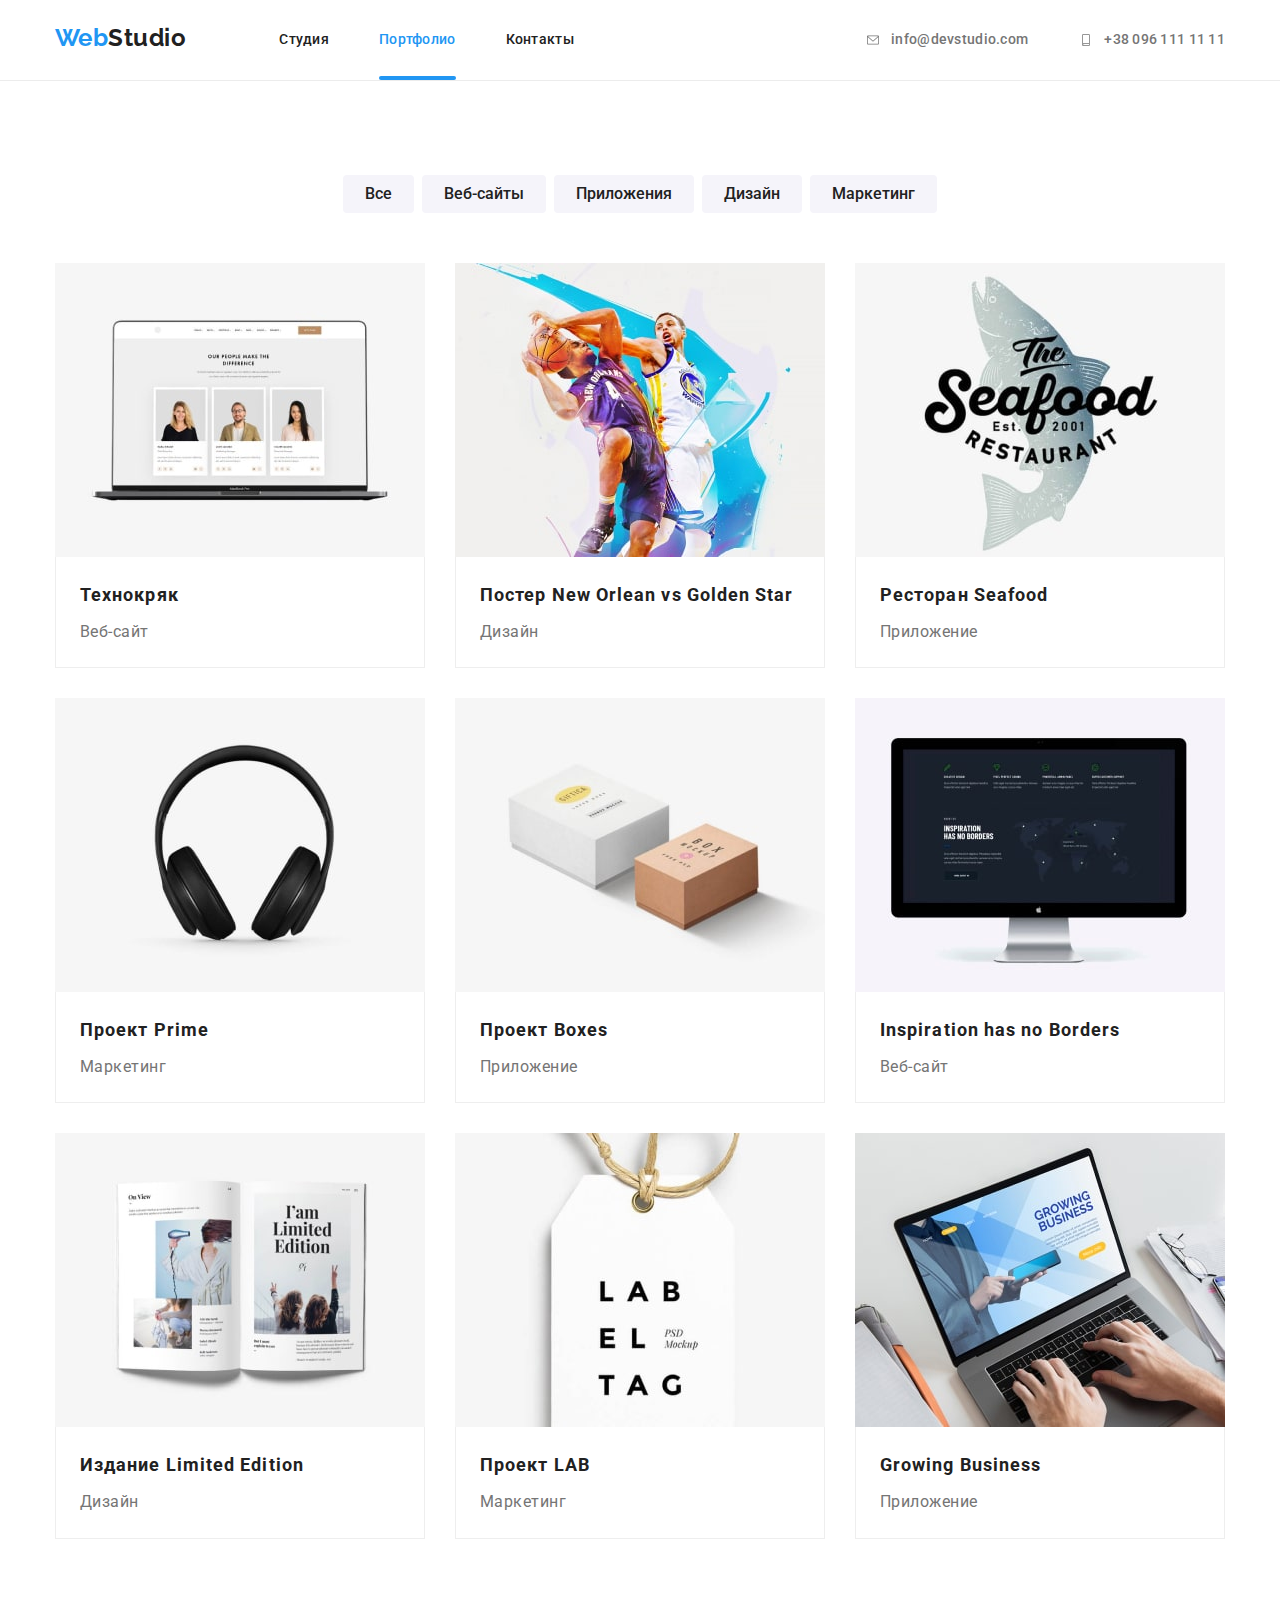
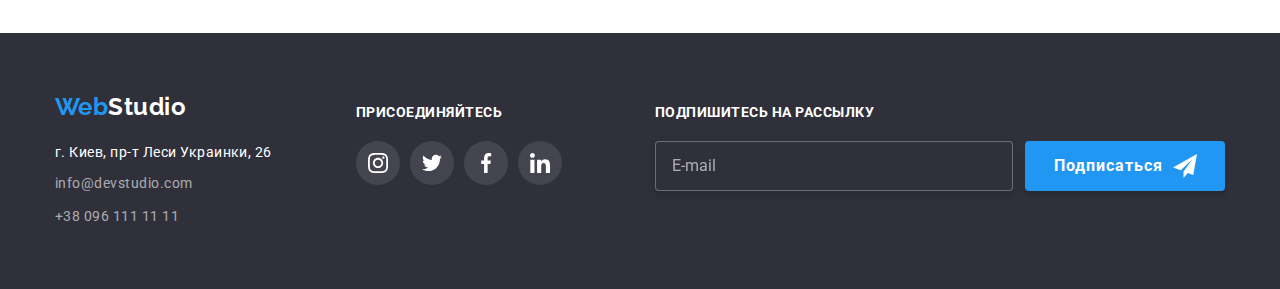
==== commit 854e1482: "сделаны отзывчивые изображения" ====
--- a/portfolio.html
+++ b/portfolio.html
@@ -20,7 +20,7 @@
                 <a href="#" class="logo">
                     Web<span class="logo__text">Studio</span>
                 </a>
-                <button class="page-header__menu-btn" type="button" data-menu-open2>
+                <button class="page-header__menu-btn" type="button" data-menu-open>
                     <svg width="40px" height="40px">
                         <use class="page-header__icon-menu" href="./images/symbol-defs.svg#menu-black"></use>
                     </svg>
@@ -101,7 +101,13 @@
                 <ul class="examples">
                     <li class="examples__item">
                         <a href="" class="examples__link">
-                            <img class="photo-examples" srcset="./images/texnokr-1x.jpg 1x, ./images/texnokr-2x.jpg 2x" src="./images/texnokr-1x.jpg" alt="Пример веб-сайта">
+                            <img class="photo"
+                            srcset="./images/texnokr354.jpg 354w, ./images/texnokr370.jpg 370w, ./images/texnokr450.jpg 450w, ./images/texnokr708.jpg 708w, ./images/texnokr740.jpg 740w, ./images/texnokr900.jpg 900w"
+                            sizes="(min-width: 1200px) 370px, (min-width: 768px) 354px, (min-width: 480px) 450px, 100%"
+                            src="./images/texnokr354.jpg" 
+                            alt="Пример веб-сайта"
+                            width="100%"
+                            >
                             <div class="examples__container">
                                 <p class="examples__description">Ресурс предлагает комплексные предложения с разным уровнем функционала и сервисов. Все это позволит посетителю получить
                                 исчерпывающие сведения <br> о компании или частном лице.
@@ -115,7 +121,13 @@
                     </li>
                     <li class="examples__item">
                         <a href="" class="examples__link">
-                            <img class="photo-examples" srcset="./images/orlean-1x.jpg 1x, ./images/orlean-2x.jpg 2x" src="./images/orlean-1x.jpg" alt="Постер">
+                            <img class="photo" 
+                            srcset="./images/orlean354.jpg 354w, ./images/orlean370.jpg 370w, ./images/orlean450.jpg 450w, ./images/orlean708.jpg 708w, ./images/orlean740.jpg 740w, ./images/orlean900.jpg 900w"
+                            sizes="(min-width: 1200px) 370px, (min-width: 768px) 354px, (min-width: 480px) 450px, 100%"
+                            src="./images/orlean354.jpg" 
+                            alt="Постер"
+                            width="100%"
+                            >
                             <div class="examples__container">
                                 <p class="examples__description">Ресурс предлагает комплексные предложения с разным уровнем функционала и сервисов. Все это позволит посетителю получить
                                 исчерпывающие сведения <br> о компании или частном лице.
@@ -129,7 +141,13 @@
                     </li>
                     <li class="examples__item">
                         <a href="" class="examples__link">
-                            <img class="photo-examples" srcset="./images/restoran-1x.jpg 1x, ./images/restoran-2x.jpg 2x" src="./images/restoran-1x.jpg" alt="Логотип">
+                            <img class="photo" 
+                            srcset="./images/restoran354.jpg 354w, ./images/restoran370.jpg 370w, ./images/restoran450.jpg 450w, ./images/restoran708.jpg 708w, ./images/restoran740.jpg 740w, ./images/restoran900.jpg 900w"
+                            sizes="(min-width: 1200px) 370px, (min-width: 768px) 354px, (min-width: 480px) 450px, 100%"
+                            src="./images/restoran354.jpg" 
+                            alt="Логотип"
+                            width="100%"
+                            >
                             <div class="examples__container">
                                 <p class="examples__description">Ресурс предлагает комплексные предложения с разным уровнем функционала и сервисов. Все это позволит посетителю получить
                                 исчерпывающие сведения <br> о компании или частном лице.
@@ -143,7 +161,13 @@
                     </li>
                     <li class="examples__item">
                         <a href="" class="examples__link">
-                            <img class="photo-examples" srcset="./images/proekt-prime-1x.jpg 1x, ./images/proekt-prime-2x.jpg 2x" src="./images/proekt-prime-1x.jpg" alt="Наушники">
+                            <img class="photo" 
+                            srcset="./images/proekt-prime354.jpg 354w, ./images/proekt-prime370.jpg 370w, ./images/proekt-prime450.jpg 450w, ./images/proekt-prime708.jpg 708w, ./images/proekt-prime740.jpg 740w, ./images/proekt-prime900.jpg 900w"
+                            sizes="(min-width: 1200px) 370px, (min-width: 768px) 354px, (min-width: 480px) 450px, 100%"
+                            src="./images/proekt-prime354.jpg" 
+                            alt="Наушники"
+                            width="100%"
+                            >
                             <div class="examples__container">
                                 <p class="examples__description">Ресурс предлагает комплексные предложения с разным уровнем функционала и сервисов. Все это позволит посетителю получить
                                 исчерпывающие сведения <br> о компании или частном лице.
@@ -157,7 +181,13 @@
                     </li>
                     <li class="examples__item">
                         <a href="" class="examples__link">
-                            <img class="photo-examples" srcset="./images/proekt-boxes-1x.jpg 1x, ./images/proekt-boxes-2x.jpg 2x" src="./images/proekt-boxes-1x.jpg" alt="Коробки">
+                            <img class="photo" 
+                            srcset="./images/proekt-boxes354.jpg 354w, ./images/proekt-boxes370.jpg 370w, ./images/proekt-boxes450.jpg 450w, ./images/proekt-boxes708.jpg 708w, ./images/proekt-boxes740.jpg 740w, ./images/proekt-boxes900.jpg 900w"
+                            sizes="(min-width: 1200px) 370px, (min-width: 768px) 354px, (min-width: 480px) 450px, 100%"
+                            src="./images/proekt-boxes354.jpg" 
+                            alt="Коробки"
+                            width="100%"
+                            >
                             <div class="examples__container">
                                 <p class="examples__description">Ресурс предлагает комплексные предложения с разным уровнем функционала и сервисов. Все это позволит посетителю получить
                                 исчерпывающие сведения <br> о компании или частном лице.
@@ -171,7 +201,13 @@
                     </li>
                     <li class="examples__item">
                         <a href="" class="examples__link">
-                            <img class="photo-examples" srcset="./images/inspiration-1x.jpg 1x, ./images/inspiration-2x.jpg 2x" src="./images/inspiration-1x.jpg" alt="Пример веб-сайта">
+                            <img class="photo" 
+                            srcset="./images/inspiration354.jpg 354w, ./images/inspiration370.jpg 370w, ./images/inspiration450.jpg 450w, ./images/inspiration708.jpg 708w, ./images/inspiration740.jpg 740w, ./images/inspiration900.jpg 900w"
+                            sizes="(min-width: 1200px) 370px, (min-width: 768px) 354px, (min-width: 480px) 450px, 100%"
+                            src="./images/inspiration354.jpg" 
+                            alt="Пример веб-сайта"
+                            width="100%"
+                            >
                             <div class="examples__container">
                                 <p class="examples__description">Ресурс предлагает комплексные предложения с разным уровнем функционала и сервисов. Все это позволит посетителю получить
                                 исчерпывающие сведения <br> о компании или частном лице.
@@ -185,7 +221,13 @@
                     </li>
                     <li class="examples__item">
                         <a href="" class="examples__link">
-                            <img class="photo-examples" srcset="./images/izdanie-1x.jpg 1x, ./images/izdanie-2x.jpg 2x" src="./images/izdanie-1x.jpg" alt="Книга">
+                            <img class="photo" 
+                            srcset="./images/izdanie354.jpg 354w, ./images/izdanie370.jpg 370w, ./images/izdanie450.jpg 450w, ./images/izdanie708.jpg 708w, ./images/izdanie740.jpg 740w, ./images/izdanie900.jpg 900w"
+                            sizes="(min-width: 1200px) 370px, (min-width: 768px) 354px, (min-width: 480px) 450px, 100%"
+                            src="./images/izdanie354.jpg" 
+                            alt="Книга"
+                            width="100%"
+                            >
                             <div class="examples__container">
                                 <p class="examples__description">Ресурс предлагает комплексные предложения с разным уровнем функционала и сервисов. Все это позволит посетителю получить
                                 исчерпывающие сведения <br> о компании или частном лице.
@@ -199,7 +241,13 @@
                     </li>
                     <li class="examples__item">
                         <a href="" class="examples__link">
-                            <img class="photo-examples" srcset="./images/LAB-1x.jpg 1x, ./images/LAB-2x.jpg 2x" src="./images/LAB-1x.jpg" alt="Логотип">
+                            <img class="photo" 
+                            srcset="./images/LAB354.jpg 354w, ./images/LAB370.jpg 370w, ./images/LAB450.jpg 450w, ./images/LAB708.jpg 708w, ./images/LAB740.jpg 740w, ./images/LAB900.jpg 900w"
+                            sizes="(min-width: 1200px) 370px, (min-width: 768px) 354px, (min-width: 480px) 450px, 100%"
+                            src="./images/LAB354.jpg" 
+                            alt="Логотип"
+                            width="100%"
+                            >
                             <div class="examples__container">
                                 <p class="examples__description">Ресурс предлагает комплексные предложения с разным уровнем функционала и сервисов. Все это позволит посетителю получить
                                 исчерпывающие сведения <br> о компании или частном лице.
@@ -213,7 +261,13 @@
                     </li>
                     <li class="examples__item">
                         <a href="" class="examples__link">
-                            <img class="photo-examples" srcset="./images/growing-business-1x.jpg 1x, ./images/growing-business-2x.jpg 2x" src="./images/growing-business-1x.jpg" alt="Пример приложения">
+                            <img class="photo" 
+                            srcset="./images/growing-business354.jpg 354w, ./images/growing-business370.jpg 370w, ./images/growing-business450.jpg 450w, ./images/growing-business708.jpg 708w, ./images/growing-business740.jpg 740w, ./images/growing-business900.jpg 900w"
+                            sizes="(min-width: 1200px) 370px, (min-width: 768px) 354px, (min-width: 480px) 450px, 100%"
+                            src="./images/growing-business354.jpg" 
+                            alt="Пример приложения"
+                            width="100%"
+                            >
                             <div class="examples__container">
                                 <p class="examples__description">Ресурс предлагает комплексные предложения с разным уровнем функционала и сервисов. Все это позволит посетителю получить
                                 исчерпывающие сведения <br> о компании или частном лице.
--- a/css/main.min.css
+++ b/css/main.min.css
@@ -1,2 +1,2 @@
-.site-nav,.contacts,.nav-menu,.contacts-mobile,.links-menu,.advantage__list,.services__list,.team-list,.filter,.examples{padding:0;margin:0;list-style:none}.visually-hidden{position:absolute;width:1px;height:1px;margin:-1px;border:0;padding:0;white-space:nowrap;-webkit-clip-path:inset(100%);clip-path:inset(100%);clip:rect(0 0 0 0);overflow:hidden}body{color:#212121;font-family:Roboto,sans-serif;letter-spacing:0.03em}.container{margin:0 auto;padding-left:15px;padding-right:15px}@media screen and (min-width: 480px){.container{width:480px}}@media screen and (min-width: 768px){.container{width:768px}}@media screen and (min-width: 1200px){.container{width:1200px}}.section-titel{margin-top:0;margin-bottom:30px;font-weight:700;font-size:28px;line-height:1.18;text-align:center}@media screen and (min-width: 1200px){.section-titel{margin-bottom:50px;font-size:36px;line-height:1.2}}.page-header{border-bottom:1px solid #ececec}.page-header__menu-btn{display:-webkit-inline-box;display:-ms-inline-flexbox;display:inline-flex;margin:10px 0;padding:0;border:transparent;background-color:transparent}@media screen and (min-width: 767px){.page-header__menu-btn{display:none}}.logo{display:block;padding-top:16px;padding-bottom:16px;color:#2196f3;font-family:Raleway,sans-serif;font-weight:700;font-size:24px;line-height:1.16;text-decoration:none}@media screen and (min-width: 768px){.logo{padding-top:26px;padding-bottom:26px}}@media screen and (min-width: 1200px){.logo{padding-top:24px;padding-bottom:25px;margin-right:93px}}.logo__text{color:#212121}.main-nav{display:-webkit-box;display:-ms-flexbox;display:flex}.page-header__nav{display:-webkit-box;display:-ms-flexbox;display:flex;-webkit-box-pack:justify;-ms-flex-pack:justify;justify-content:space-between}@media screen and (max-width: 767px){.page-header__nav{width:100%}}.site-nav{display:none}@media screen and (min-width: 768px){.site-nav{display:-webkit-box;display:-ms-flexbox;display:flex;margin-left:88px}.site-nav__item:not(:last-child){margin-right:50px}}@media screen and (min-width: 1200px){.site-nav{display:-webkit-box;display:-ms-flexbox;display:flex;margin-left:0}.site-nav__item:not(:last-child){margin-right:50px}}.site-nav__link{display:block;padding-top:32px;padding-bottom:32px;-webkit-transition:color 250ms cubic-bezier(0.4, 0, 0.2, 1);transition:color 250ms cubic-bezier(0.4, 0, 0.2, 1);color:#212121;font-weight:500;font-size:14px;line-height:1.14;letter-spacing:0.02em;text-decoration:none}.site-nav__link:hover,.site-nav__link:focus{color:#2196f3}.site-nav__link--current{position:relative;color:#2196f3}.site-nav__link--current::after{content:'';position:absolute;left:0;bottom:0;display:block;width:100%;height:4px;background-color:#2196f3;border-radius:2px}.contacts{display:none;margin-left:auto}@media screen and (min-width: 768px){.contacts{display:block;padding-top:21px;padding-bottom:21px}}@media screen and (min-width: 1200px){.contacts{display:-webkit-box;display:-ms-flexbox;display:flex;padding:0}}@media screen and (min-width: 768px){.contacts__item:not(:last-child){margin-bottom:10px}}@media screen and (min-width: 1200px){.contacts__item:not(:last-child){margin-right:50px;margin-bottom:0}}.contacts__link{display:-webkit-box;display:-ms-flexbox;display:flex;-webkit-box-align:center;-ms-flex-align:center;align-items:center;-webkit-transition:color 250ms cubic-bezier(0.4, 0, 0.2, 1);transition:color 250ms cubic-bezier(0.4, 0, 0.2, 1);font-weight:500;letter-spacing:0.02em;text-decoration:none;color:#757575;fill:#757575}.contacts__link:hover,.contacts__link:focus{color:#2196f3;fill:#2196f3}@media screen and (min-width: 768px){.contacts__link{font-size:12px;line-height:1.17}}@media screen and (min-width: 1200px){.contacts__link{padding-top:32px;padding-bottom:32px;font-size:14px;line-height:1.14}}.contacts__icon{-webkit-transition:fill 250ms cubic-bezier(0.4, 0, 0.2, 1);transition:fill 250ms cubic-bezier(0.4, 0, 0.2, 1)}@media screen and (min-width: 768px){.contacts__icon{width:14px;height:10px;margin-right:8px}}@media screen and (min-width: 1200px){.contacts__icon{width:16px;height:12px;margin-right:10px}}.mobile-menu{position:fixed;top:0;left:0;-webkit-transition:opacity 250ms cubic-bezier(0.4, 0, 0.2, 1);transition:opacity 250ms cubic-bezier(0.4, 0, 0.2, 1);width:100%;height:100%;overflow-y:scroll;background-color:#ffffff;-webkit-box-shadow:0px 4px 8px rgba(0,0,0,0.04),0px 2px 4px rgba(0,0,0,0.08),0px 1px 3px rgba(0,0,0,0.16);box-shadow:0px 4px 8px rgba(0,0,0,0.04),0px 2px 4px rgba(0,0,0,0.08),0px 1px 3px rgba(0,0,0,0.16);z-index:2}.mobile-menu.is-hidden{opacity:0;pointer-events:none;-webkit-transition:opacity 250ms cubic-bezier(0.4, 0, 0.2, 1);transition:opacity 250ms cubic-bezier(0.4, 0, 0.2, 1)}.menu-btn-close{position:absolute;top:10px;right:15px;margin:0;padding:0;border:none;background-color:transparent}.mobile-menu__container{padding:48px 40px}.nav-menu{display:block}.nav-menu__item{margin-bottom:32px}.nav-menu__item:last-child{margin-bottom:0}.nav-menu__link{font-weight:500;font-size:40px;line-height:1.17;letter-spacing:0.02em;text-decoration:none;color:#212121}.nav-menu__link--current{color:#2196f3}.contacts-mobile{display:block;margin-top:306px}.contacts-mobile__item{margin-bottom:32px}.contacts-mobile__item:last-child{margin-bottom:0}.contacts-mobile__tel-link{font-weight:500;font-size:34px;line-height:1.18;letter-spacing:0.02em;text-decoration:none;color:#2196f3}.contacts-mobile__mail-link{font-weight:500;font-size:24px;line-height:1.17;letter-spacing:0.02em;text-decoration:none;color:#757575}.links-menu{display:-webkit-box;display:-ms-flexbox;display:flex;margin-top:64px}.links-menu__item{margin-right:10px;padding-right:10px;border-right:1px solid rgba(33,33,33,0.2)}.links-menu__item:last-child{margin-right:0;padding-right:0;border-right:transparent}.links-menu__link{font-weight:500;font-size:18px;line-height:1.2;letter-spacing:0.02em;text-decoration:none;color:#2196f3}.hero{text-align:center;margin-left:auto;margin-right:auto;background-color:#c4c4c4;background-image:-webkit-gradient(linear, left top, right top, from(rgba(47,48,58,0.4)), to(rgba(47,48,58,0.4))),url(../images/bgh.jpg);background-image:linear-gradient(to right, rgba(47,48,58,0.4), rgba(47,48,58,0.4)),url(../images/bgh.jpg);background-repeat:no-repeat;background-position:center;background-size:cover}@media screen and (max-width: 767px){.hero{padding-top:118px;padding-bottom:118px;height:400px;max-width:767px}}.hero__titel{margin:0 auto 30px auto;color:#fff;font-weight:900;text-align:center;letter-spacing:0.06em;text-transform:uppercase}@media screen and (max-width: 767px){.hero__titel{max-width:360px;font-size:26px;line-height:1.61}}.hero__button{display:inline-block;border:transparent;padding:10px 32px;-webkit-transition:background-color 250ms cubic-bezier(0.4, 0, 0.2, 1);transition:background-color 250ms cubic-bezier(0.4, 0, 0.2, 1);border-radius:4px;background-color:#2196f3;color:#fff;font-weight:700;font-size:16px;line-height:1.9;letter-spacing:0.06em}.hero__button:hover,.hero__button:focus{background-color:#188ce8}.advantage{padding-top:60px;padding-bottom:60px}@media screen and (min-width: 1200px){.advantage{padding-top:94px;padding-bottom:0}}.advantage__list{display:block}@media screen and (min-width: 768px){.advantage__list{display:-webkit-box;display:-ms-flexbox;display:flex;-ms-flex-wrap:wrap;flex-wrap:wrap}}@media screen and (min-width: 1200px){.advantage__list{-ms-flex-wrap:nowrap;flex-wrap:nowrap}}@media screen and (min-width: 768px){.advantage__item{width:354px;margin-right:30px;margin-bottom:30px}}@media screen and (min-width: 768px) and (max-width: 1199px){.advantage__item:nth-child(2n){margin-right:0}.advantage__item:nth-last-child(-n+2){margin-bottom:0}}@media screen and (min-width: 1200px){.advantage__item{width:270px;margin-right:30px;margin-bottom:0}.advantage__item:nth-child(4n){margin-right:0}}.advantage__icon{display:-webkit-box;display:-ms-flexbox;display:flex;-webkit-box-pack:center;-ms-flex-pack:center;justify-content:center;-webkit-box-align:center;-ms-flex-align:center;align-items:center;height:120px;margin-bottom:30px;background-color:#f5f4fa}.advantage__titel{margin-top:0;margin-bottom:10px;font-weight:700;font-size:14px;line-height:1.14;text-transform:uppercase}@media screen and (max-width: 767px){.advantage__titel{text-align:center}}.advantage__text{margin-top:0;margin-bottom:0;color:#757575;font-size:14px;line-height:1.7}.backdrop{position:fixed;top:0;left:0;-webkit-transition:opacity 250ms cubic-bezier(0.4, 0, 0.2, 1);transition:opacity 250ms cubic-bezier(0.4, 0, 0.2, 1);width:100%;height:100%;background-color:rgba(0,0,0,0.2);z-index:1}.backdrop.is-hidden{opacity:0;pointer-events:none;-webkit-transition:opacity 250ms cubic-bezier(0.4, 0, 0.2, 1);transition:opacity 250ms cubic-bezier(0.4, 0, 0.2, 1)}.backdrop__modal{position:absolute;top:50%;left:50%;-webkit-transform:translate(-50%, -50%);transform:translate(-50%, -50%);height:609px;padding:40px 0;background:#fff;-webkit-box-shadow:0px 1px 3px rgba(0,0,0,0.12),0px 1px 1px rgba(0,0,0,0.14),0px 2px 1px rgba(0,0,0,0.2);box-shadow:0px 1px 3px rgba(0,0,0,0.12),0px 1px 1px rgba(0,0,0,0.14),0px 2px 1px rgba(0,0,0,0.2);border-radius:4px}@media screen and (max-width: 479px){.backdrop__modal{min-width:304px;max-width:450px;width:100%}}@media screen and (min-width: 480px){.backdrop__modal{width:450px}}@media screen and (min-width: 1200px){.backdrop__modal{width:528px;height:581px}}.backdrop__titel{display:block;margin:0 auto;font-weight:700;font-size:20px;text-align:center;color:#212121}@media screen and (min-width: 480px){.backdrop__titel{width:370px;line-height:1.5}}@media screen and (min-width: 1200px){.backdrop__titel{width:448px;line-height:1.15}}.close-btn{display:-webkit-box;display:-ms-flexbox;display:flex;-webkit-box-pack:center;-ms-flex-pack:center;justify-content:center;-webkit-box-align:center;-ms-flex-align:center;align-items:center;width:30px;height:30px;cursor:pointer;position:absolute;top:8px;right:8px;-webkit-transition:fill 250ms cubic-bezier(0.4, 0, 0.2, 1);transition:fill 250ms cubic-bezier(0.4, 0, 0.2, 1);padding:0;background-color:#fff;border:2px solid rgba(0,0,0,0.1);border-radius:50%}.close-btn:hover,.close-btn:focus{fill:#2196f3}.backdrop-form{display:-webkit-box;display:-ms-flexbox;display:flex;-webkit-box-orient:vertical;-webkit-box-direction:normal;-ms-flex-direction:column;flex-direction:column;margin:0 auto}@media screen and (max-width: 479px){.backdrop-form{padding:0 15px}}@media screen and (min-width: 480px){.backdrop-form{width:370px}}@media screen and (min-width: 1200px){.backdrop-form{width:448px}}.backdrop-form__field{display:-webkit-box;display:-ms-flexbox;display:flex;-webkit-box-orient:vertical;-webkit-box-direction:normal;-ms-flex-direction:column;flex-direction:column;margin-top:10px;position:relative}.backdrop-form__field:first-child{margin-top:12px}.backdrop-form__label{display:block;margin:0 0 4px 0;padding:0;font-size:12px;line-height:14px;letter-spacing:0.01em;color:#757575}.backdrop-form__input{width:100%;margin:0;padding:10px 10px 10px 42px;-webkit-transition:border-color 250ms cubic-bezier(0.4, 0, 0.2, 1);transition:border-color 250ms cubic-bezier(0.4, 0, 0.2, 1);color:#000000;border:1px solid rgba(33,33,33,0.2);border-radius:4px}.backdrop-form__input:focus{outline:none;border:1px solid #2196f3;cursor:pointer;fill:#2196f3}.backdrop-form__icon{position:absolute;left:12px;bottom:11px;-webkit-transition:fill 250ms cubic-bezier(0.4, 0, 0.2, 1);transition:fill 250ms cubic-bezier(0.4, 0, 0.2, 1);fill:#212121}.backdrop-form__input:focus+.backdrop-form__icon{fill:#2196f3}.backdrop-form__textarea{display:block;width:100%;height:120px;padding:12px 16px;margin:0;resize:none;cursor:pointer;-webkit-transition:border-color 250ms cubic-bezier(0.4, 0, 0.2, 1);transition:border-color 250ms cubic-bezier(0.4, 0, 0.2, 1);border:1px solid rgba(33,33,33,0.2);border-radius:4px;color:rgba(117,117,117,0.5)}.backdrop-form__textarea::-webkit-input-placeholder{font-size:12px;line-height:14px;letter-spacing:0.01em}.backdrop-form__textarea:-ms-input-placeholder{font-size:12px;line-height:14px;letter-spacing:0.01em}.backdrop-form__textarea::-ms-input-placeholder{font-size:12px;line-height:14px;letter-spacing:0.01em}.backdrop-form__textarea::placeholder{font-size:12px;line-height:14px;letter-spacing:0.01em}.backdrop-form__textarea:focus{outline:none;border:1px solid #2196f3}.checkbox{display:-webkit-box;display:-ms-flexbox;display:flex;-webkit-box-pack:center;-ms-flex-pack:center;justify-content:center;-webkit-box-align:center;-ms-flex-align:center;align-items:center;margin-top:20px}@media screen and (max-width: 1199px){.checkbox{height:15px}}.checkbox__input{position:absolute;width:1px;height:1px;margin:-1px;border:0;padding:0}.checkbox__icon{display:block;width:16px;height:15px;margin-right:8px;-webkit-transition:border-color 250ms cubic-bezier(0.4, 0, 0.2, 1),background-color 250ms cubic-bezier(0.4, 0, 0.2, 1);transition:border-color 250ms cubic-bezier(0.4, 0, 0.2, 1),background-color 250ms cubic-bezier(0.4, 0, 0.2, 1);border:2px solid #212121;border-radius:4px}.checkbox__input:checked+.checkbox__icon{background-color:#2196f3;background-image:url(../images/icon-check.svg);background-size:contain;background-origin:border-box;border-color:#2196f3}.checkbox__accept{letter-spacing:0.03em;color:#757575}@media screen and (max-width: 1199px){.checkbox__accept{height:14px;font-size:12px;line-height:1.66}}@media screen and (min-width: 1200px){.checkbox__accept{font-size:14px;line-height:24px}}.checkbox__conditions{color:#2196f3}.send-btn{display:block;padding:10px 55px;margin:30px auto 0;font-weight:700;font-size:16px;line-height:30px;text-align:center;letter-spacing:0.06em;border:transparent;cursor:pointer;-webkit-transition:background-color 250ms cubic-bezier(0.4, 0, 0.2, 1),-webkit-box-shadow 250ms cubic-bezier(0.4, 0, 0.2, 1);transition:background-color 250ms cubic-bezier(0.4, 0, 0.2, 1),-webkit-box-shadow 250ms cubic-bezier(0.4, 0, 0.2, 1);transition:background-color 250ms cubic-bezier(0.4, 0, 0.2, 1),box-shadow 250ms cubic-bezier(0.4, 0, 0.2, 1);transition:background-color 250ms cubic-bezier(0.4, 0, 0.2, 1),box-shadow 250ms cubic-bezier(0.4, 0, 0.2, 1),-webkit-box-shadow 250ms cubic-bezier(0.4, 0, 0.2, 1);background-color:#2196f3;color:#fff;border-radius:4px;-webkit-box-shadow:0px 4px 4px rgba(0,0,0,0.15);box-shadow:0px 4px 4px rgba(0,0,0,0.15)}.send-btn:hover{background-color:#188ce8;-webkit-box-shadow:0px 4px 4px rgba(0,0,0,0.15);box-shadow:0px 4px 4px rgba(0,0,0,0.15)}.services{padding-top:94px;padding-bottom:94px}@media screen and (max-width: 1199px){.services{display:none}}.services__list{display:-webkit-box;display:-ms-flexbox;display:flex;padding-top:0}.services__item{margin-right:30px;position:relative}.services__item:last-child{margin-right:0}.photo-services{display:block}.services__description{width:100%;position:absolute;left:0;bottom:0;text-align:center;background:rgba(47,48,58,0.8)}.services__text{margin:27px 0;font-weight:700;font-size:14px;line-height:16px;text-transform:uppercase;color:#fff}.team{padding-top:60px;padding-bottom:60px;background-color:#f5f4fa}@media screen and (min-width: 1200px){.team{padding-top:94px;padding-bottom:94px}}.team-list{display:-webkit-box;display:-ms-flexbox;display:flex;-ms-flex-wrap:wrap;flex-wrap:wrap}.team-list__item{max-width:450px;margin-bottom:30px;border-radius:0px 0px 4px 4px;-webkit-box-shadow:0px 1px 3px rgba(0,0,0,0.12),0px 1px 1px rgba(0,0,0,0.14),0px 2px 1px rgba(0,0,0,0.2);box-shadow:0px 1px 3px rgba(0,0,0,0.12),0px 1px 1px rgba(0,0,0,0.14),0px 2px 1px rgba(0,0,0,0.2);background-color:#fff}@media screen and (max-width: 767px){.team-list__item:last-child{margin-bottom:0}}@media screen and (min-width: 768px){.team-list__item{width:354px;margin-right:30px}}@media screen and (min-width: 768px) and (max-width: 1199px){.team-list__item:nth-child(2n){margin-right:0}.team-list__item:nth-last-child(-n+2){margin-bottom:0}}@media screen and (min-width: 1200px){.team-list__item{width:270px;margin-bottom:0}.team-list__item:last-child{margin-right:0}}.photo-team{display:block}@media screen and (max-width: 479px){.photo-team{width:100%}}@media screen and (min-width: 480px){.photo-team{width:450px}}@media screen and (min-width: 768px){.photo-team{width:354px}}@media screen and (min-width: 1200px){.photo-team{width:270px}}.information{padding-top:30px}@media screen and (min-width: 1200px){.information{padding-bottom:30px}}.information__titel{margin-top:0;margin-bottom:10px;font-weight:500;font-size:16px;line-height:1.2;text-align:center}.information__text{margin-top:0;margin-bottom:0;color:#757575;font-size:16px;line-height:1.2;text-align:center}.social-networks{display:-webkit-box;display:-ms-flexbox;display:flex;-webkit-box-pack:center;-ms-flex-pack:center;justify-content:center;margin-top:16px;padding:0 0 24px 0;-webkit-box-align:center;-ms-flex-align:center;align-items:center}@media screen and (min-width: 1200px){.social-networks{padding:0}}.social-networks__item{display:-webkit-box;display:-ms-flexbox;display:flex;-webkit-box-align:center;-ms-flex-align:center;align-items:center;list-style:none;margin-right:10px;min-height:44px;min-width:44px;border-radius:50%}.social-networks__item:last-child{margin-right:0}.social-networks__link{display:-webkit-box;display:-ms-flexbox;display:flex;-webkit-box-pack:center;-ms-flex-pack:center;justify-content:center;-webkit-box-align:center;-ms-flex-align:center;align-items:center;min-height:44px;min-width:44px;-webkit-transition:fill 250ms cubic-bezier(0.4, 0, 0.2, 1),background-color 250ms cubic-bezier(0.4, 0, 0.2, 1);transition:fill 250ms cubic-bezier(0.4, 0, 0.2, 1),background-color 250ms cubic-bezier(0.4, 0, 0.2, 1);border-radius:50%;fill:#afb1b8}.social-networks__link:hover,.social-networks__link:focus{background-color:#2196f3;fill:#fff}.regular-customers{padding-top:60px;padding-bottom:60px}@media screen and (min-width: 1200px){.regular-customers{padding-top:94px;padding-bottom:94px}}.customers-list{display:-webkit-box;display:-ms-flexbox;display:flex;-ms-flex-wrap:wrap;flex-wrap:wrap;margin:0;padding:0;list-style-type:none}@media screen and (min-width: 1200px){.customers-list{-ms-flex-wrap:nowrap;flex-wrap:nowrap}}.customers-list__item{display:-webkit-box;display:-ms-flexbox;display:flex;width:calc((100% - 30px) / 2);height:92px;margin-right:30px;margin-bottom:30px;padding:0;-webkit-transition:border 250ms cubic-bezier(0.4, 0, 0.2, 1);transition:border 250ms cubic-bezier(0.4, 0, 0.2, 1);border:1px solid #afb1b8;border-radius:4px}.customers-list__item:hover,.customers-list__item:focus{border:1px solid #2196f3}@media screen and (min-width: 480px){.customers-list__item{width:210px;margin-right:30px;margin-bottom:30px}}@media screen and (max-width: 767px){.customers-list__item:nth-child(2n){margin-right:0}.customers-list__item:nth-last-child(-n+2){margin-bottom:0}}@media screen and (min-width: 768px){.customers-list__item{width:226px}}@media screen and (min-width: 768px) and (max-width: 1199px){.customers-list__item:nth-child(3n){margin-right:0}.customers-list__item:nth-last-child(-n+3){margin-bottom:0}}@media screen and (min-width: 1200px){.customers-list__item{width:170px;margin-bottom:0}.customers-list__item:last-child{margin-right:0}}.customers-list__link{display:-webkit-box;display:-ms-flexbox;display:flex;-webkit-box-pack:center;-ms-flex-pack:center;justify-content:center;-webkit-box-align:center;-ms-flex-align:center;align-items:center;width:100%;height:100%;-webkit-transition:fill 250ms cubic-bezier(0.4, 0, 0.2, 1);transition:fill 250ms cubic-bezier(0.4, 0, 0.2, 1);border-radius:4px;fill:#afb1b8}.customers-list__link:hover,.customers-list__link:focus{fill:#2196f3}.footer{padding-top:60px;padding-bottom:60px;background-color:#2f303a}.footer-container{-ms-flex-line-pack:baseline;align-content:baseline;margin:0 auto;padding-left:15px;padding-right:15px}@media screen and (min-width: 480px){.footer-container{width:480px}}@media screen and (min-width: 768px){.footer-container{display:-webkit-box;display:-ms-flexbox;display:flex;width:768px;-ms-flex-wrap:wrap;flex-wrap:wrap}}@media screen and (min-width: 1200px){.footer-container{display:-webkit-box;display:-ms-flexbox;display:flex;width:1200px;-ms-flex-wrap:nowrap;flex-wrap:nowrap}}.contacts-container{width:231px}@media screen and (max-width: 767px){.contacts-container{text-align:center;margin:0 auto}}@media screen and (min-width: 768px) and (max-width: 1199px){.contacts-container{text-align:center;margin:0 auto;margin-left:76px}}@media screen and (min-width: 1200px){.contacts-container{margin-right:70px}}.logo--footer{margin:0 0 20px 0;padding:0}.logo__text--white{color:#fff}.address{color:#fff;font-size:14px;line-height:1.7;font-style:normal}@media screen and (max-width: 767px){.address{margin-bottom:60px}}.address__text{margin:0 0 9px 0}@media screen and (max-width: 767px){.address__text{margin-bottom:8px}}@media screen and (min-width: 768px){.address__text{margin-bottom:8px}}.address__link{display:block;margin:0;-webkit-transition:color 250ms cubic-bezier(0.4, 0, 0.2, 1);transition:color 250ms cubic-bezier(0.4, 0, 0.2, 1);color:rgba(255,255,255,0.6);text-decoration:none}.address__link:hover,.address__link:focus{color:#f5f4fa}.address__link:last-child{margin-bottom:0}@media screen and (max-width: 767px){.address__link{margin-bottom:8px}}@media screen and (min-width: 768px){.address__link{margin-bottom:8px}}@media screen and (min-width: 1200px){.address__link{margin-bottom:9px}}@media screen and (max-width: 767px){.footer-social-container{display:-webkit-box;display:-ms-flexbox;display:flex;-webkit-box-orient:vertical;-webkit-box-direction:normal;-ms-flex-direction:column;flex-direction:column;width:206px;margin:0 auto}}@media screen and (min-width: 768px) and (max-width: 1199px){.footer-social-container{display:-webkit-box;display:-ms-flexbox;display:flex;-webkit-box-orient:vertical;-webkit-box-direction:normal;-ms-flex-direction:column;flex-direction:column;width:206px;margin-right:89px;padding-top:5px}}.join-text{font-weight:700;font-size:14px;line-height:1.14;text-transform:uppercase;color:#fff}@media screen and (max-width: 767px){.join-text{margin:0 0 20px 0;text-align:center}}@media screen and (min-width: 768px){.join-text{margin:0 0 20px 0;text-align:center}}@media screen and (min-width: 1200px){.join-text{margin:12px 0 20px 0;text-align:left}}@media screen and (max-width: 767px){.social-networks--footer{margin:0 0 60px 0;padding:0}}@media screen and (min-width: 768px){.social-networks--footer{margin:0;padding:0}}@media screen and (min-width: 1200px){.social-networks--footer{margin:0 93px 0 0}}.social-networks__item:last-child{margin-right:0}.social-networks__item--dark{background:rgba(255,255,255,0.1)}.social-networks__link--white{fill:#fff}@media screen and (max-width: 767px){.join-container{max-width:450px;margin:0 auto}}@media screen and (min-width: 768px) and (max-width: 1199px){.join-container{width:450px;margin:0 auto;padding-top:60px}}@media screen and (min-width: 1200px){.join-container{display:inline-block;width:570px}}.footer-form{display:-webkit-box;display:-ms-flexbox;display:flex}@media screen and (max-width: 767px){.footer-form{-webkit-box-orient:vertical;-webkit-box-direction:normal;-ms-flex-direction:column;flex-direction:column}}@media screen and (max-width: 1199px){.footer-form{-webkit-box-orient:vertical;-webkit-box-direction:normal;-ms-flex-direction:column;flex-direction:column}}.footer-form__input{padding:15px 16px;margin:0;border:1px solid rgba(255,255,255,0.3);border-radius:4px;-webkit-transition:250ms cubic-bezier(0.4, 0, 0.2, 1);transition:250ms cubic-bezier(0.4, 0, 0.2, 1);color:#fff;background-color:#2f303a;-webkit-filter:drop-shadow(0px 4px 4px rgba(0,0,0,0.15));filter:drop-shadow(0px 4px 4px rgba(0,0,0,0.15))}.footer-form__input::-webkit-input-placeholder{font-size:16px;line-height:1.25;color:rgba(255,255,255,0.6)}.footer-form__input:-ms-input-placeholder{font-size:16px;line-height:1.25;color:rgba(255,255,255,0.6)}.footer-form__input::-ms-input-placeholder{font-size:16px;line-height:1.25;color:rgba(255,255,255,0.6)}.footer-form__input::placeholder{font-size:16px;line-height:1.25;color:rgba(255,255,255,0.6)}.footer-form__input:focus{outline:none;border:1px solid #2196f3;cursor:pointer}@media screen and (max-width: 767px){.footer-form__input{margin-bottom:20px}}@media screen and (min-width: 768px) and (max-width: 1199px){.footer-form__input{width:100%;margin-bottom:20px}}@media screen and (min-width: 1200px){.footer-form__input{width:358px;margin-right:12px}}.mailing-btn{width:200px;padding:10px 29px;margin:0;font-weight:700;font-size:16px;line-height:1.9;-webkit-box-align:center;-ms-flex-align:center;align-items:center;text-align:start;letter-spacing:0.06em;cursor:pointer;background-color:#2196f3;color:#fff;-webkit-box-shadow:0px 4px 4px rgba(0,0,0,0.15);box-shadow:0px 4px 4px rgba(0,0,0,0.15);border:transparent;border-radius:4px;background-image:url(../images/icon-send.svg);background-repeat:no-repeat;background-position:148px 13px}@media screen and (max-width: 767px){.mailing-btn{margin:0 auto}}@media screen and (max-width: 1199px){.mailing-btn{margin:0 auto}}.works-section{display:-webkit-box;display:-ms-flexbox;display:flex;-ms-flex-wrap:wrap;flex-wrap:wrap;margin-left:auto;margin-right:auto}@media screen and (max-width: 767px){.works-section{padding-top:60px;padding-bottom:60px}}@media screen and (min-width: 768px){.works-section{padding-top:60px;padding-bottom:60px}}@media screen and (min-width: 1200px){.works-section{padding-top:94px;padding-bottom:94px}}.container-portfolio{display:-webkit-box;display:-ms-flexbox;display:flex;-ms-flex-wrap:wrap;flex-wrap:wrap;padding-left:15px;padding-right:15px;margin-left:auto;margin-right:auto}@media screen and (min-width: 480px){.container-portfolio{width:480px}}@media screen and (min-width: 768px){.container-portfolio{width:768px}}@media screen and (min-width: 1200px){.container-portfolio{width:1200px}}.filter{display:-webkit-box;display:-ms-flexbox;display:flex;-ms-flex-wrap:wrap;flex-wrap:wrap;margin-bottom:40px;margin-left:auto;margin-right:auto}@media screen and (min-width: 768px){.filter{margin-bottom:30px}}@media screen and (min-width: 1200px){.filter{margin-bottom:50px}}.filter__item{margin-right:8px}@media screen and (max-width: 767px){.filter__item{padding-bottom:15px}}.filter__item:last-child{margin-right:0}@media screen and (max-width: 767px){.filter__item:nth-last-child(-n+2){padding-bottom:0px}}.filter__button{padding:6px 22px;border-radius:4px;border:transparent;-webkit-transition:background-color 250ms cubic-bezier(0.4, 0, 0.2, 1),color 250ms cubic-bezier(0.4, 0, 0.2, 1),-webkit-box-shadow 250ms cubic-bezier(0.4, 0, 0.2, 1);transition:background-color 250ms cubic-bezier(0.4, 0, 0.2, 1),color 250ms cubic-bezier(0.4, 0, 0.2, 1),-webkit-box-shadow 250ms cubic-bezier(0.4, 0, 0.2, 1);transition:box-shadow 250ms cubic-bezier(0.4, 0, 0.2, 1),background-color 250ms cubic-bezier(0.4, 0, 0.2, 1),color 250ms cubic-bezier(0.4, 0, 0.2, 1);transition:box-shadow 250ms cubic-bezier(0.4, 0, 0.2, 1),background-color 250ms cubic-bezier(0.4, 0, 0.2, 1),color 250ms cubic-bezier(0.4, 0, 0.2, 1),-webkit-box-shadow 250ms cubic-bezier(0.4, 0, 0.2, 1);font-weight:500;font-size:16px;line-height:1.6;text-align:center;cursor:pointer;background-color:#f5f4fa;color:#212121}.filter__button:hover,.filter__button:focus{background-color:#2196f3;color:#fff;-webkit-box-shadow:0px 3px 1px rgba(0,0,0,0.1),0px 1px 2px rgba(0,0,0,0.08),0px 2px 2px rgba(0,0,0,0.12);box-shadow:0px 3px 1px rgba(0,0,0,0.1),0px 1px 2px rgba(0,0,0,0.08),0px 2px 2px rgba(0,0,0,0.12)}.examples{display:block}@media screen and (max-width: 479px){.examples{margin:0 auto}}@media screen and (min-width: 768px){.examples{display:-webkit-box;display:-ms-flexbox;display:flex;-ms-flex-wrap:wrap;flex-wrap:wrap}}.examples__item{margin-bottom:30px}@media screen and (max-width: 479px){.examples__item{min-width:290px;width:100%}}@media screen and (min-width: 480px){.examples__item{width:450px}.examples__item:last-child{margin-bottom:0}}@media screen and (min-width: 768px){.examples__item{width:354px;margin-right:30px}}@media screen and (min-width: 768px) and (max-width: 1199px){.examples__item:nth-child(2n){margin-right:0}.examples__item:nth-last-child(-n+2){margin-bottom:0}}@media screen and (min-width: 1200px){.examples__item{width:370px}.examples__item:nth-child(3n){margin-right:0}.examples__item:nth-last-child(-n+3){margin-bottom:0}}.examples__link{display:block;position:relative;-webkit-transition:color 250ms cubic-bezier(0.4, 0, 0.2, 1),-webkit-box-shadow 250ms cubic-bezier(0.4, 0, 0.2, 1);transition:color 250ms cubic-bezier(0.4, 0, 0.2, 1),-webkit-box-shadow 250ms cubic-bezier(0.4, 0, 0.2, 1);transition:color 250ms cubic-bezier(0.4, 0, 0.2, 1),box-shadow 250ms cubic-bezier(0.4, 0, 0.2, 1);transition:color 250ms cubic-bezier(0.4, 0, 0.2, 1),box-shadow 250ms cubic-bezier(0.4, 0, 0.2, 1),-webkit-box-shadow 250ms cubic-bezier(0.4, 0, 0.2, 1);color:#212121;text-decoration:none;overflow:hidden}.examples__link:hover,.examples__link:focus{-webkit-box-shadow:0px 1px 1px rgba(0,0,0,0.12),0px 4px 4px rgba(0,0,0,0.06),1px 4px 6px rgba(0,0,0,0.16);box-shadow:0px 1px 1px rgba(0,0,0,0.12),0px 4px 4px rgba(0,0,0,0.06),1px 4px 6px rgba(0,0,0,0.16)}.examples__link:hover .examples__container,.examples__link:focus .examples__container{-webkit-transform:translateY(0);transform:translateY(0)}.photo-examples{display:block;height:294px}@media screen and (max-width: 479px){.photo-examples{width:100%}}@media screen and (min-width: 480px){.photo-examples{width:450px}}@media screen and (min-width: 768px){.photo-examples{width:354px}}@media screen and (min-width: 1200px){.photo-examples{width:370px}}.examples__container{width:100%;height:294px;margin:0 0 0 0;position:absolute;left:0;top:0;-webkit-transform:translateY(101%);transform:translateY(101%);-webkit-transition:-webkit-transform 250ms cubic-bezier(0.4, 0, 0.2, 1);transition:-webkit-transform 250ms cubic-bezier(0.4, 0, 0.2, 1);transition:transform 250ms cubic-bezier(0.4, 0, 0.2, 1);transition:transform 250ms cubic-bezier(0.4, 0, 0.2, 1), -webkit-transform 250ms cubic-bezier(0.4, 0, 0.2, 1);background:rgba(33,150,243,0.9)}.examples__description{margin:0;padding:77px 24px;font-size:18px;line-height:28px;color:#fff}@media screen and (min-width: 768px){.examples__description{padding:49px 24px 77px 24px}}@media screen and (min-width: 1200px){.examples__description{padding:63px 24px}}.examples__info{padding:20px 24px;border:1px solid #eeeeee;border-top:transparent;position:relative;z-index:1;background-color:#fff}@media screen and (min-width: 768px) and (max-width: 1199px){.examples__info--height{height:147.4px}}.examples__titel{margin:0 0 4px 0;font-weight:700;font-size:18px;line-height:2;letter-spacing:0.06em}.examples__text{margin:0;color:#757575;font-size:16px;line-height:1.9}
+.site-nav,.contacts,.nav-menu,.contacts-mobile,.links-menu,.advantage__list,.services__list,.team-list,.filter,.examples{padding:0;margin:0;list-style:none}.visually-hidden{position:absolute;width:1px;height:1px;margin:-1px;border:0;padding:0;white-space:nowrap;-webkit-clip-path:inset(100%);clip-path:inset(100%);clip:rect(0 0 0 0);overflow:hidden}body{color:#212121;font-family:Roboto,sans-serif;letter-spacing:0.03em}.container{margin:0 auto;padding-left:15px;padding-right:15px}@media screen and (min-width: 480px){.container{width:480px}}@media screen and (min-width: 768px){.container{width:768px}}@media screen and (min-width: 1200px){.container{width:1200px}}.section-titel{margin-top:0;margin-bottom:30px;font-weight:700;font-size:28px;line-height:1.18;text-align:center}@media screen and (min-width: 1200px){.section-titel{margin-bottom:50px;font-size:36px;line-height:1.2}}.photo{display:block}.page-header{border-bottom:1px solid #ececec}.page-header__menu-btn{display:-webkit-inline-box;display:-ms-inline-flexbox;display:inline-flex;margin:10px 0;padding:0;border:transparent;background-color:transparent}@media screen and (min-width: 767px){.page-header__menu-btn{display:none}}.logo{display:block;padding-top:16px;padding-bottom:16px;color:#2196f3;font-family:Raleway,sans-serif;font-weight:700;font-size:24px;line-height:1.16;text-decoration:none}@media screen and (min-width: 768px){.logo{padding-top:26px;padding-bottom:26px}}@media screen and (min-width: 1200px){.logo{padding-top:24px;padding-bottom:25px;margin-right:93px}}.logo__text{color:#212121}.main-nav{display:-webkit-box;display:-ms-flexbox;display:flex}.page-header__nav{display:-webkit-box;display:-ms-flexbox;display:flex;-webkit-box-pack:justify;-ms-flex-pack:justify;justify-content:space-between}@media screen and (max-width: 767px){.page-header__nav{width:100%}}.site-nav{display:none}@media screen and (min-width: 768px){.site-nav{display:-webkit-box;display:-ms-flexbox;display:flex;margin-left:88px}.site-nav__item:not(:last-child){margin-right:50px}}@media screen and (min-width: 1200px){.site-nav{display:-webkit-box;display:-ms-flexbox;display:flex;margin-left:0}.site-nav__item:not(:last-child){margin-right:50px}}.site-nav__link{display:block;padding-top:32px;padding-bottom:32px;-webkit-transition:color 250ms cubic-bezier(0.4, 0, 0.2, 1);transition:color 250ms cubic-bezier(0.4, 0, 0.2, 1);color:#212121;font-weight:500;font-size:14px;line-height:1.14;letter-spacing:0.02em;text-decoration:none}.site-nav__link:hover,.site-nav__link:focus{color:#2196f3}.site-nav__link--current{position:relative;color:#2196f3}.site-nav__link--current::after{content:'';position:absolute;left:0;bottom:0;display:block;width:100%;height:4px;background-color:#2196f3;border-radius:2px}.contacts{display:none;margin-left:auto}@media screen and (min-width: 768px){.contacts{display:block;padding-top:21px;padding-bottom:21px}}@media screen and (min-width: 1200px){.contacts{display:-webkit-box;display:-ms-flexbox;display:flex;padding:0}}@media screen and (min-width: 768px){.contacts__item:not(:last-child){margin-bottom:10px}}@media screen and (min-width: 1200px){.contacts__item:not(:last-child){margin-right:50px;margin-bottom:0}}.contacts__link{display:-webkit-box;display:-ms-flexbox;display:flex;-webkit-box-align:center;-ms-flex-align:center;align-items:center;-webkit-transition:color 250ms cubic-bezier(0.4, 0, 0.2, 1);transition:color 250ms cubic-bezier(0.4, 0, 0.2, 1);font-weight:500;letter-spacing:0.02em;text-decoration:none;color:#757575;fill:#757575}.contacts__link:hover,.contacts__link:focus{color:#2196f3;fill:#2196f3}@media screen and (min-width: 768px){.contacts__link{font-size:12px;line-height:1.17}}@media screen and (min-width: 1200px){.contacts__link{padding-top:32px;padding-bottom:32px;font-size:14px;line-height:1.14}}.contacts__icon{-webkit-transition:fill 250ms cubic-bezier(0.4, 0, 0.2, 1);transition:fill 250ms cubic-bezier(0.4, 0, 0.2, 1)}@media screen and (min-width: 768px){.contacts__icon{width:14px;height:10px;margin-right:8px}}@media screen and (min-width: 1200px){.contacts__icon{width:16px;height:12px;margin-right:10px}}.mobile-menu{position:fixed;top:0;left:0;-webkit-transition:opacity 250ms cubic-bezier(0.4, 0, 0.2, 1);transition:opacity 250ms cubic-bezier(0.4, 0, 0.2, 1);width:100%;height:100%;overflow-y:scroll;background-color:#ffffff;-webkit-box-shadow:0px 4px 8px rgba(0,0,0,0.04),0px 2px 4px rgba(0,0,0,0.08),0px 1px 3px rgba(0,0,0,0.16);box-shadow:0px 4px 8px rgba(0,0,0,0.04),0px 2px 4px rgba(0,0,0,0.08),0px 1px 3px rgba(0,0,0,0.16);z-index:2}.mobile-menu.is-hidden{opacity:0;pointer-events:none;-webkit-transition:opacity 250ms cubic-bezier(0.4, 0, 0.2, 1);transition:opacity 250ms cubic-bezier(0.4, 0, 0.2, 1)}.menu-btn-close{position:absolute;top:10px;right:15px;margin:0;padding:0;border:none;background-color:transparent}.mobile-menu__container{padding:48px 40px}.nav-menu{display:block}.nav-menu__item{margin-bottom:32px}.nav-menu__item:last-child{margin-bottom:0}.nav-menu__link{font-weight:500;font-size:40px;line-height:1.17;letter-spacing:0.02em;text-decoration:none;color:#212121}.nav-menu__link--current{color:#2196f3}.contacts-mobile{display:block;margin-top:306px}.contacts-mobile__item{margin-bottom:32px}.contacts-mobile__item:last-child{margin-bottom:0}.contacts-mobile__tel-link{font-weight:500;font-size:34px;line-height:1.18;letter-spacing:0.02em;text-decoration:none;color:#2196f3}.contacts-mobile__mail-link{font-weight:500;font-size:24px;line-height:1.17;letter-spacing:0.02em;text-decoration:none;color:#757575}.links-menu{display:-webkit-box;display:-ms-flexbox;display:flex;margin-top:64px}.links-menu__item{margin-right:10px;padding-right:10px;border-right:1px solid rgba(33,33,33,0.2)}.links-menu__item:last-child{margin-right:0;padding-right:0;border-right:transparent}.links-menu__link{font-weight:500;font-size:18px;line-height:1.2;letter-spacing:0.02em;text-decoration:none;color:#2196f3}.hero{text-align:center;margin-left:auto;margin-right:auto;background-color:#c4c4c4;background-image:-webkit-gradient(linear, left top, right top, from(rgba(47,48,58,0.4)), to(rgba(47,48,58,0.4))),url(../images/bgh.jpg);background-image:linear-gradient(to right, rgba(47,48,58,0.4), rgba(47,48,58,0.4)),url(../images/bgh.jpg);background-repeat:no-repeat;background-position:center;background-size:cover}@media screen and (max-width: 767px){.hero{padding-top:118px;padding-bottom:118px;height:400px;max-width:767px}}.hero__titel{margin:0 auto 30px auto;color:#fff;font-weight:900;text-align:center;letter-spacing:0.06em;text-transform:uppercase}@media screen and (max-width: 767px){.hero__titel{max-width:360px;font-size:26px;line-height:1.61}}.hero__button{display:inline-block;border:transparent;padding:10px 32px;-webkit-transition:background-color 250ms cubic-bezier(0.4, 0, 0.2, 1);transition:background-color 250ms cubic-bezier(0.4, 0, 0.2, 1);border-radius:4px;background-color:#2196f3;color:#fff;font-weight:700;font-size:16px;line-height:1.9;letter-spacing:0.06em}.hero__button:hover,.hero__button:focus{background-color:#188ce8}.advantage{padding-top:60px;padding-bottom:60px}@media screen and (min-width: 1200px){.advantage{padding-top:94px;padding-bottom:0}}.advantage__list{display:block}@media screen and (min-width: 768px){.advantage__list{display:-webkit-box;display:-ms-flexbox;display:flex;-ms-flex-wrap:wrap;flex-wrap:wrap}}@media screen and (min-width: 1200px){.advantage__list{-ms-flex-wrap:nowrap;flex-wrap:nowrap}}@media screen and (min-width: 768px){.advantage__item{width:354px;margin-right:30px;margin-bottom:30px}}@media screen and (min-width: 768px) and (max-width: 1199px){.advantage__item:nth-child(2n){margin-right:0}.advantage__item:nth-last-child(-n+2){margin-bottom:0}}@media screen and (min-width: 1200px){.advantage__item{width:270px;margin-right:30px;margin-bottom:0}.advantage__item:nth-child(4n){margin-right:0}}.advantage__icon{display:-webkit-box;display:-ms-flexbox;display:flex;-webkit-box-pack:center;-ms-flex-pack:center;justify-content:center;-webkit-box-align:center;-ms-flex-align:center;align-items:center;height:120px;margin-bottom:30px;background-color:#f5f4fa}.advantage__titel{margin-top:0;margin-bottom:10px;font-weight:700;font-size:14px;line-height:1.14;text-transform:uppercase}@media screen and (max-width: 767px){.advantage__titel{text-align:center}}.advantage__text{margin-top:0;margin-bottom:0;color:#757575;font-size:14px;line-height:1.7}.backdrop{position:fixed;top:0;left:0;-webkit-transition:opacity 250ms cubic-bezier(0.4, 0, 0.2, 1);transition:opacity 250ms cubic-bezier(0.4, 0, 0.2, 1);width:100%;height:100%;background-color:rgba(0,0,0,0.2);z-index:1}.backdrop.is-hidden{opacity:0;pointer-events:none;-webkit-transition:opacity 250ms cubic-bezier(0.4, 0, 0.2, 1);transition:opacity 250ms cubic-bezier(0.4, 0, 0.2, 1)}.backdrop__modal{position:absolute;top:50%;left:50%;-webkit-transform:translate(-50%, -50%);transform:translate(-50%, -50%);height:609px;padding:40px 0;background:#fff;-webkit-box-shadow:0px 1px 3px rgba(0,0,0,0.12),0px 1px 1px rgba(0,0,0,0.14),0px 2px 1px rgba(0,0,0,0.2);box-shadow:0px 1px 3px rgba(0,0,0,0.12),0px 1px 1px rgba(0,0,0,0.14),0px 2px 1px rgba(0,0,0,0.2);border-radius:4px}@media screen and (max-width: 479px){.backdrop__modal{min-width:304px;max-width:450px;width:100%}}@media screen and (min-width: 480px){.backdrop__modal{width:450px}}@media screen and (min-width: 1200px){.backdrop__modal{width:528px;height:581px}}.backdrop__titel{display:block;margin:0 auto;font-weight:700;font-size:20px;text-align:center;color:#212121}@media screen and (min-width: 480px){.backdrop__titel{width:370px;line-height:1.5}}@media screen and (min-width: 1200px){.backdrop__titel{width:448px;line-height:1.15}}.close-btn{display:-webkit-box;display:-ms-flexbox;display:flex;-webkit-box-pack:center;-ms-flex-pack:center;justify-content:center;-webkit-box-align:center;-ms-flex-align:center;align-items:center;width:30px;height:30px;cursor:pointer;position:absolute;top:8px;right:8px;-webkit-transition:fill 250ms cubic-bezier(0.4, 0, 0.2, 1);transition:fill 250ms cubic-bezier(0.4, 0, 0.2, 1);padding:0;background-color:#fff;border:2px solid rgba(0,0,0,0.1);border-radius:50%}.close-btn:hover,.close-btn:focus{fill:#2196f3}.backdrop-form{display:-webkit-box;display:-ms-flexbox;display:flex;-webkit-box-orient:vertical;-webkit-box-direction:normal;-ms-flex-direction:column;flex-direction:column;margin:0 auto}@media screen and (max-width: 479px){.backdrop-form{padding:0 15px}}@media screen and (min-width: 480px){.backdrop-form{width:370px}}@media screen and (min-width: 1200px){.backdrop-form{width:448px}}.backdrop-form__field{display:-webkit-box;display:-ms-flexbox;display:flex;-webkit-box-orient:vertical;-webkit-box-direction:normal;-ms-flex-direction:column;flex-direction:column;margin-top:10px;position:relative}.backdrop-form__field:first-child{margin-top:12px}.backdrop-form__label{display:block;margin:0 0 4px 0;padding:0;font-size:12px;line-height:14px;letter-spacing:0.01em;color:#757575}.backdrop-form__input{width:100%;margin:0;padding:10px 10px 10px 42px;-webkit-transition:border-color 250ms cubic-bezier(0.4, 0, 0.2, 1);transition:border-color 250ms cubic-bezier(0.4, 0, 0.2, 1);color:#000000;border:1px solid rgba(33,33,33,0.2);border-radius:4px}.backdrop-form__input:focus{outline:none;border:1px solid #2196f3;cursor:pointer;fill:#2196f3}.backdrop-form__icon{position:absolute;left:12px;bottom:11px;-webkit-transition:fill 250ms cubic-bezier(0.4, 0, 0.2, 1);transition:fill 250ms cubic-bezier(0.4, 0, 0.2, 1);fill:#212121}.backdrop-form__input:focus+.backdrop-form__icon{fill:#2196f3}.backdrop-form__textarea{display:block;width:100%;height:120px;padding:12px 16px;margin:0;resize:none;cursor:pointer;-webkit-transition:border-color 250ms cubic-bezier(0.4, 0, 0.2, 1);transition:border-color 250ms cubic-bezier(0.4, 0, 0.2, 1);border:1px solid rgba(33,33,33,0.2);border-radius:4px;color:rgba(117,117,117,0.5)}.backdrop-form__textarea::-webkit-input-placeholder{font-size:12px;line-height:14px;letter-spacing:0.01em}.backdrop-form__textarea:-ms-input-placeholder{font-size:12px;line-height:14px;letter-spacing:0.01em}.backdrop-form__textarea::-ms-input-placeholder{font-size:12px;line-height:14px;letter-spacing:0.01em}.backdrop-form__textarea::placeholder{font-size:12px;line-height:14px;letter-spacing:0.01em}.backdrop-form__textarea:focus{outline:none;border:1px solid #2196f3}.checkbox{display:-webkit-box;display:-ms-flexbox;display:flex;-webkit-box-pack:center;-ms-flex-pack:center;justify-content:center;-webkit-box-align:center;-ms-flex-align:center;align-items:center;margin-top:20px}@media screen and (max-width: 1199px){.checkbox{height:15px}}.checkbox__input{position:absolute;width:1px;height:1px;margin:-1px;border:0;padding:0}.checkbox__icon{display:block;width:16px;height:15px;margin-right:8px;-webkit-transition:border-color 250ms cubic-bezier(0.4, 0, 0.2, 1),background-color 250ms cubic-bezier(0.4, 0, 0.2, 1);transition:border-color 250ms cubic-bezier(0.4, 0, 0.2, 1),background-color 250ms cubic-bezier(0.4, 0, 0.2, 1);border:2px solid #212121;border-radius:4px}.checkbox__input:checked+.checkbox__icon{background-color:#2196f3;background-image:url(../images/icon-check.svg);background-size:contain;background-origin:border-box;border-color:#2196f3}.checkbox__accept{letter-spacing:0.03em;color:#757575}@media screen and (max-width: 1199px){.checkbox__accept{height:14px;font-size:12px;line-height:1.66}}@media screen and (min-width: 1200px){.checkbox__accept{font-size:14px;line-height:24px}}.checkbox__conditions{color:#2196f3}.send-btn{display:block;padding:10px 55px;margin:30px auto 0;font-weight:700;font-size:16px;line-height:30px;text-align:center;letter-spacing:0.06em;border:transparent;cursor:pointer;-webkit-transition:background-color 250ms cubic-bezier(0.4, 0, 0.2, 1),-webkit-box-shadow 250ms cubic-bezier(0.4, 0, 0.2, 1);transition:background-color 250ms cubic-bezier(0.4, 0, 0.2, 1),-webkit-box-shadow 250ms cubic-bezier(0.4, 0, 0.2, 1);transition:background-color 250ms cubic-bezier(0.4, 0, 0.2, 1),box-shadow 250ms cubic-bezier(0.4, 0, 0.2, 1);transition:background-color 250ms cubic-bezier(0.4, 0, 0.2, 1),box-shadow 250ms cubic-bezier(0.4, 0, 0.2, 1),-webkit-box-shadow 250ms cubic-bezier(0.4, 0, 0.2, 1);background-color:#2196f3;color:#fff;border-radius:4px;-webkit-box-shadow:0px 4px 4px rgba(0,0,0,0.15);box-shadow:0px 4px 4px rgba(0,0,0,0.15)}.send-btn:hover{background-color:#188ce8;-webkit-box-shadow:0px 4px 4px rgba(0,0,0,0.15);box-shadow:0px 4px 4px rgba(0,0,0,0.15)}.services{padding-top:94px;padding-bottom:94px}@media screen and (max-width: 1199px){.services{display:none}}.services__list{display:-webkit-box;display:-ms-flexbox;display:flex;padding-top:0}.services__item{margin-right:30px;position:relative}.services__item:last-child{margin-right:0}.services__description{width:100%;position:absolute;left:0;bottom:0;text-align:center;background:rgba(47,48,58,0.8)}.services__text{margin:27px 0;font-weight:700;font-size:14px;line-height:16px;text-transform:uppercase;color:#fff}.team{padding-top:60px;padding-bottom:60px;background-color:#f5f4fa}@media screen and (min-width: 1200px){.team{padding-top:94px;padding-bottom:94px}}.team-list{display:-webkit-box;display:-ms-flexbox;display:flex;-ms-flex-wrap:wrap;flex-wrap:wrap}.team-list__item{max-width:450px;margin-bottom:30px;border-radius:0px 0px 4px 4px;-webkit-box-shadow:0px 1px 3px rgba(0,0,0,0.12),0px 1px 1px rgba(0,0,0,0.14),0px 2px 1px rgba(0,0,0,0.2);box-shadow:0px 1px 3px rgba(0,0,0,0.12),0px 1px 1px rgba(0,0,0,0.14),0px 2px 1px rgba(0,0,0,0.2);background-color:#fff}@media screen and (max-width: 767px){.team-list__item:last-child{margin-bottom:0}}@media screen and (min-width: 768px){.team-list__item{width:354px;margin-right:30px}}@media screen and (min-width: 768px) and (max-width: 1199px){.team-list__item:nth-child(2n){margin-right:0}.team-list__item:nth-last-child(-n+2){margin-bottom:0}}@media screen and (min-width: 1200px){.team-list__item{width:270px;margin-bottom:0}.team-list__item:last-child{margin-right:0}}.information{padding-top:30px}@media screen and (min-width: 1200px){.information{padding-bottom:30px}}.information__titel{margin-top:0;margin-bottom:10px;font-weight:500;font-size:16px;line-height:1.2;text-align:center}.information__text{margin-top:0;margin-bottom:0;color:#757575;font-size:16px;line-height:1.2;text-align:center}.social-networks{display:-webkit-box;display:-ms-flexbox;display:flex;-webkit-box-pack:center;-ms-flex-pack:center;justify-content:center;margin-top:16px;padding:0 0 24px 0;-webkit-box-align:center;-ms-flex-align:center;align-items:center}@media screen and (min-width: 1200px){.social-networks{padding:0}}.social-networks__item{display:-webkit-box;display:-ms-flexbox;display:flex;-webkit-box-align:center;-ms-flex-align:center;align-items:center;list-style:none;margin-right:10px;min-height:44px;min-width:44px;border-radius:50%}.social-networks__item:last-child{margin-right:0}.social-networks__link{display:-webkit-box;display:-ms-flexbox;display:flex;-webkit-box-pack:center;-ms-flex-pack:center;justify-content:center;-webkit-box-align:center;-ms-flex-align:center;align-items:center;min-height:44px;min-width:44px;-webkit-transition:fill 250ms cubic-bezier(0.4, 0, 0.2, 1),background-color 250ms cubic-bezier(0.4, 0, 0.2, 1);transition:fill 250ms cubic-bezier(0.4, 0, 0.2, 1),background-color 250ms cubic-bezier(0.4, 0, 0.2, 1);border-radius:50%;fill:#afb1b8}.social-networks__link:hover,.social-networks__link:focus{background-color:#2196f3;fill:#fff}.regular-customers{padding-top:60px;padding-bottom:60px}@media screen and (min-width: 1200px){.regular-customers{padding-top:94px;padding-bottom:94px}}.customers-list{display:-webkit-box;display:-ms-flexbox;display:flex;-ms-flex-wrap:wrap;flex-wrap:wrap;margin:0;padding:0;list-style-type:none}@media screen and (min-width: 1200px){.customers-list{-ms-flex-wrap:nowrap;flex-wrap:nowrap}}.customers-list__item{display:-webkit-box;display:-ms-flexbox;display:flex;width:calc((100% - 30px) / 2);height:92px;margin-right:30px;margin-bottom:30px;padding:0;-webkit-transition:border 250ms cubic-bezier(0.4, 0, 0.2, 1);transition:border 250ms cubic-bezier(0.4, 0, 0.2, 1);border:1px solid #afb1b8;border-radius:4px}.customers-list__item:hover,.customers-list__item:focus{border:1px solid #2196f3}@media screen and (min-width: 480px){.customers-list__item{width:210px;margin-right:30px;margin-bottom:30px}}@media screen and (max-width: 767px){.customers-list__item:nth-child(2n){margin-right:0}.customers-list__item:nth-last-child(-n+2){margin-bottom:0}}@media screen and (min-width: 768px){.customers-list__item{width:226px}}@media screen and (min-width: 768px) and (max-width: 1199px){.customers-list__item:nth-child(3n){margin-right:0}.customers-list__item:nth-last-child(-n+3){margin-bottom:0}}@media screen and (min-width: 1200px){.customers-list__item{width:170px;margin-bottom:0}.customers-list__item:last-child{margin-right:0}}.customers-list__link{display:-webkit-box;display:-ms-flexbox;display:flex;-webkit-box-pack:center;-ms-flex-pack:center;justify-content:center;-webkit-box-align:center;-ms-flex-align:center;align-items:center;width:100%;height:100%;-webkit-transition:fill 250ms cubic-bezier(0.4, 0, 0.2, 1);transition:fill 250ms cubic-bezier(0.4, 0, 0.2, 1);border-radius:4px;fill:#afb1b8}.customers-list__link:hover,.customers-list__link:focus{fill:#2196f3}.footer{padding-top:60px;padding-bottom:60px;background-color:#2f303a}.footer-container{-ms-flex-line-pack:baseline;align-content:baseline;margin:0 auto;padding-left:15px;padding-right:15px}@media screen and (min-width: 480px){.footer-container{width:480px}}@media screen and (min-width: 768px){.footer-container{display:-webkit-box;display:-ms-flexbox;display:flex;width:768px;-ms-flex-wrap:wrap;flex-wrap:wrap}}@media screen and (min-width: 1200px){.footer-container{display:-webkit-box;display:-ms-flexbox;display:flex;width:1200px;-ms-flex-wrap:nowrap;flex-wrap:nowrap}}.contacts-container{width:231px}@media screen and (max-width: 767px){.contacts-container{text-align:center;margin:0 auto}}@media screen and (min-width: 768px) and (max-width: 1199px){.contacts-container{text-align:center;margin:0 auto;margin-left:76px}}@media screen and (min-width: 1200px){.contacts-container{margin-right:70px}}.logo--footer{margin:0 0 20px 0;padding:0}.logo__text--white{color:#fff}.address{color:#fff;font-size:14px;line-height:1.7;font-style:normal}@media screen and (max-width: 767px){.address{margin-bottom:60px}}.address__text{margin:0 0 9px 0}@media screen and (max-width: 767px){.address__text{margin-bottom:8px}}@media screen and (min-width: 768px){.address__text{margin-bottom:8px}}.address__link{display:block;margin:0;-webkit-transition:color 250ms cubic-bezier(0.4, 0, 0.2, 1);transition:color 250ms cubic-bezier(0.4, 0, 0.2, 1);color:rgba(255,255,255,0.6);text-decoration:none}.address__link:hover,.address__link:focus{color:#f5f4fa}.address__link:last-child{margin-bottom:0}@media screen and (max-width: 767px){.address__link{margin-bottom:8px}}@media screen and (min-width: 768px){.address__link{margin-bottom:8px}}@media screen and (min-width: 1200px){.address__link{margin-bottom:9px}}@media screen and (max-width: 767px){.footer-social-container{display:-webkit-box;display:-ms-flexbox;display:flex;-webkit-box-orient:vertical;-webkit-box-direction:normal;-ms-flex-direction:column;flex-direction:column;width:206px;margin:0 auto}}@media screen and (min-width: 768px) and (max-width: 1199px){.footer-social-container{display:-webkit-box;display:-ms-flexbox;display:flex;-webkit-box-orient:vertical;-webkit-box-direction:normal;-ms-flex-direction:column;flex-direction:column;width:206px;margin-right:89px;padding-top:5px}}.join-text{font-weight:700;font-size:14px;line-height:1.14;text-transform:uppercase;color:#fff}@media screen and (max-width: 767px){.join-text{margin:0 0 20px 0;text-align:center}}@media screen and (min-width: 768px){.join-text{margin:0 0 20px 0;text-align:center}}@media screen and (min-width: 1200px){.join-text{margin:12px 0 20px 0;text-align:left}}@media screen and (max-width: 767px){.social-networks--footer{margin:0 0 60px 0;padding:0}}@media screen and (min-width: 768px){.social-networks--footer{margin:0;padding:0}}@media screen and (min-width: 1200px){.social-networks--footer{margin:0 93px 0 0}}.social-networks__item:last-child{margin-right:0}.social-networks__item--dark{background:rgba(255,255,255,0.1)}.social-networks__link--white{fill:#fff}@media screen and (max-width: 767px){.join-container{max-width:450px;margin:0 auto}}@media screen and (min-width: 768px) and (max-width: 1199px){.join-container{width:450px;margin:0 auto;padding-top:60px}}@media screen and (min-width: 1200px){.join-container{display:inline-block;width:570px}}.footer-form{display:-webkit-box;display:-ms-flexbox;display:flex}@media screen and (max-width: 767px){.footer-form{-webkit-box-orient:vertical;-webkit-box-direction:normal;-ms-flex-direction:column;flex-direction:column}}@media screen and (max-width: 1199px){.footer-form{-webkit-box-orient:vertical;-webkit-box-direction:normal;-ms-flex-direction:column;flex-direction:column}}.footer-form__input{padding:15px 16px;margin:0;border:1px solid rgba(255,255,255,0.3);border-radius:4px;-webkit-transition:250ms cubic-bezier(0.4, 0, 0.2, 1);transition:250ms cubic-bezier(0.4, 0, 0.2, 1);color:#fff;background-color:#2f303a;-webkit-filter:drop-shadow(0px 4px 4px rgba(0,0,0,0.15));filter:drop-shadow(0px 4px 4px rgba(0,0,0,0.15))}.footer-form__input::-webkit-input-placeholder{font-size:16px;line-height:1.25;color:rgba(255,255,255,0.6)}.footer-form__input:-ms-input-placeholder{font-size:16px;line-height:1.25;color:rgba(255,255,255,0.6)}.footer-form__input::-ms-input-placeholder{font-size:16px;line-height:1.25;color:rgba(255,255,255,0.6)}.footer-form__input::placeholder{font-size:16px;line-height:1.25;color:rgba(255,255,255,0.6)}.footer-form__input:focus{outline:none;border:1px solid #2196f3;cursor:pointer}@media screen and (max-width: 767px){.footer-form__input{margin-bottom:20px}}@media screen and (min-width: 768px) and (max-width: 1199px){.footer-form__input{width:100%;margin-bottom:20px}}@media screen and (min-width: 1200px){.footer-form__input{width:358px;margin-right:12px}}.mailing-btn{width:200px;padding:10px 29px;margin:0;font-weight:700;font-size:16px;line-height:1.9;-webkit-box-align:center;-ms-flex-align:center;align-items:center;text-align:start;letter-spacing:0.06em;cursor:pointer;background-color:#2196f3;color:#fff;-webkit-box-shadow:0px 4px 4px rgba(0,0,0,0.15);box-shadow:0px 4px 4px rgba(0,0,0,0.15);border:transparent;border-radius:4px;background-image:url(../images/icon-send.svg);background-repeat:no-repeat;background-position:148px 13px}@media screen and (max-width: 767px){.mailing-btn{margin:0 auto}}@media screen and (max-width: 1199px){.mailing-btn{margin:0 auto}}.works-section{display:-webkit-box;display:-ms-flexbox;display:flex;-ms-flex-wrap:wrap;flex-wrap:wrap;margin-left:auto;margin-right:auto}@media screen and (max-width: 767px){.works-section{padding-top:60px;padding-bottom:60px}}@media screen and (min-width: 768px){.works-section{padding-top:60px;padding-bottom:60px}}@media screen and (min-width: 1200px){.works-section{padding-top:94px;padding-bottom:94px}}.container-portfolio{display:-webkit-box;display:-ms-flexbox;display:flex;-ms-flex-wrap:wrap;flex-wrap:wrap;padding-left:15px;padding-right:15px;margin-left:auto;margin-right:auto}@media screen and (min-width: 480px){.container-portfolio{width:480px}}@media screen and (min-width: 768px){.container-portfolio{width:768px}}@media screen and (min-width: 1200px){.container-portfolio{width:1200px}}.filter{display:-webkit-box;display:-ms-flexbox;display:flex;-ms-flex-wrap:wrap;flex-wrap:wrap;margin-bottom:40px;margin-left:auto;margin-right:auto}@media screen and (min-width: 768px){.filter{margin-bottom:30px}}@media screen and (min-width: 1200px){.filter{margin-bottom:50px}}.filter__item{margin-right:8px}@media screen and (max-width: 767px){.filter__item{padding-bottom:15px}}.filter__item:last-child{margin-right:0}@media screen and (max-width: 767px){.filter__item:nth-last-child(-n+2){padding-bottom:0px}}.filter__button{padding:6px 22px;border-radius:4px;border:transparent;-webkit-transition:background-color 250ms cubic-bezier(0.4, 0, 0.2, 1),color 250ms cubic-bezier(0.4, 0, 0.2, 1),-webkit-box-shadow 250ms cubic-bezier(0.4, 0, 0.2, 1);transition:background-color 250ms cubic-bezier(0.4, 0, 0.2, 1),color 250ms cubic-bezier(0.4, 0, 0.2, 1),-webkit-box-shadow 250ms cubic-bezier(0.4, 0, 0.2, 1);transition:box-shadow 250ms cubic-bezier(0.4, 0, 0.2, 1),background-color 250ms cubic-bezier(0.4, 0, 0.2, 1),color 250ms cubic-bezier(0.4, 0, 0.2, 1);transition:box-shadow 250ms cubic-bezier(0.4, 0, 0.2, 1),background-color 250ms cubic-bezier(0.4, 0, 0.2, 1),color 250ms cubic-bezier(0.4, 0, 0.2, 1),-webkit-box-shadow 250ms cubic-bezier(0.4, 0, 0.2, 1);font-weight:500;font-size:16px;line-height:1.6;text-align:center;cursor:pointer;background-color:#f5f4fa;color:#212121}.filter__button:hover,.filter__button:focus{background-color:#2196f3;color:#fff;-webkit-box-shadow:0px 3px 1px rgba(0,0,0,0.1),0px 1px 2px rgba(0,0,0,0.08),0px 2px 2px rgba(0,0,0,0.12);box-shadow:0px 3px 1px rgba(0,0,0,0.1),0px 1px 2px rgba(0,0,0,0.08),0px 2px 2px rgba(0,0,0,0.12)}.examples{display:block}@media screen and (max-width: 479px){.examples{margin:0 auto}}@media screen and (min-width: 768px){.examples{display:-webkit-box;display:-ms-flexbox;display:flex;-ms-flex-wrap:wrap;flex-wrap:wrap}}.examples__item{margin-bottom:30px}@media screen and (max-width: 479px){.examples__item{min-width:290px;width:100%}}@media screen and (min-width: 480px){.examples__item{width:450px}.examples__item:last-child{margin-bottom:0}}@media screen and (min-width: 768px){.examples__item{width:354px;margin-right:30px}}@media screen and (min-width: 768px) and (max-width: 1199px){.examples__item:nth-child(2n){margin-right:0}.examples__item:nth-last-child(-n+2){margin-bottom:0}}@media screen and (min-width: 1200px){.examples__item{width:370px}.examples__item:nth-child(3n){margin-right:0}.examples__item:nth-last-child(-n+3){margin-bottom:0}}.examples__link{display:block;position:relative;-webkit-transition:color 250ms cubic-bezier(0.4, 0, 0.2, 1),-webkit-box-shadow 250ms cubic-bezier(0.4, 0, 0.2, 1);transition:color 250ms cubic-bezier(0.4, 0, 0.2, 1),-webkit-box-shadow 250ms cubic-bezier(0.4, 0, 0.2, 1);transition:color 250ms cubic-bezier(0.4, 0, 0.2, 1),box-shadow 250ms cubic-bezier(0.4, 0, 0.2, 1);transition:color 250ms cubic-bezier(0.4, 0, 0.2, 1),box-shadow 250ms cubic-bezier(0.4, 0, 0.2, 1),-webkit-box-shadow 250ms cubic-bezier(0.4, 0, 0.2, 1);color:#212121;text-decoration:none;overflow:hidden}.examples__link:hover,.examples__link:focus{-webkit-box-shadow:0px 1px 1px rgba(0,0,0,0.12),0px 4px 4px rgba(0,0,0,0.06),1px 4px 6px rgba(0,0,0,0.16);box-shadow:0px 1px 1px rgba(0,0,0,0.12),0px 4px 4px rgba(0,0,0,0.06),1px 4px 6px rgba(0,0,0,0.16)}.examples__link:hover .examples__container,.examples__link:focus .examples__container{-webkit-transform:translateY(0);transform:translateY(0)}.examples__container{width:100%;height:100%;margin:0 0 0 0;position:absolute;left:0;top:0;-webkit-transform:translateY(101%);transform:translateY(101%);-webkit-transition:-webkit-transform 250ms cubic-bezier(0.4, 0, 0.2, 1);transition:-webkit-transform 250ms cubic-bezier(0.4, 0, 0.2, 1);transition:transform 250ms cubic-bezier(0.4, 0, 0.2, 1);transition:transform 250ms cubic-bezier(0.4, 0, 0.2, 1), -webkit-transform 250ms cubic-bezier(0.4, 0, 0.2, 1);background:rgba(33,150,243,0.9)}.examples__description{margin:0;padding:77px 24px;font-size:18px;line-height:28px;color:#fff}@media screen and (min-width: 768px){.examples__description{padding:49px 24px 77px 24px}}@media screen and (min-width: 1200px){.examples__description{padding:63px 24px}}.examples__info{padding:20px 24px;border:1px solid #eeeeee;border-top:transparent;position:relative;z-index:1;background-color:#fff}@media screen and (min-width: 768px) and (max-width: 1199px){.examples__info--height{height:147.4px}}.examples__titel{margin:0 0 4px 0;font-weight:700;font-size:18px;line-height:2;letter-spacing:0.06em}.examples__text{margin:0;color:#757575;font-size:16px;line-height:1.9}
 /*# sourceMappingURL=main.min.css.map */